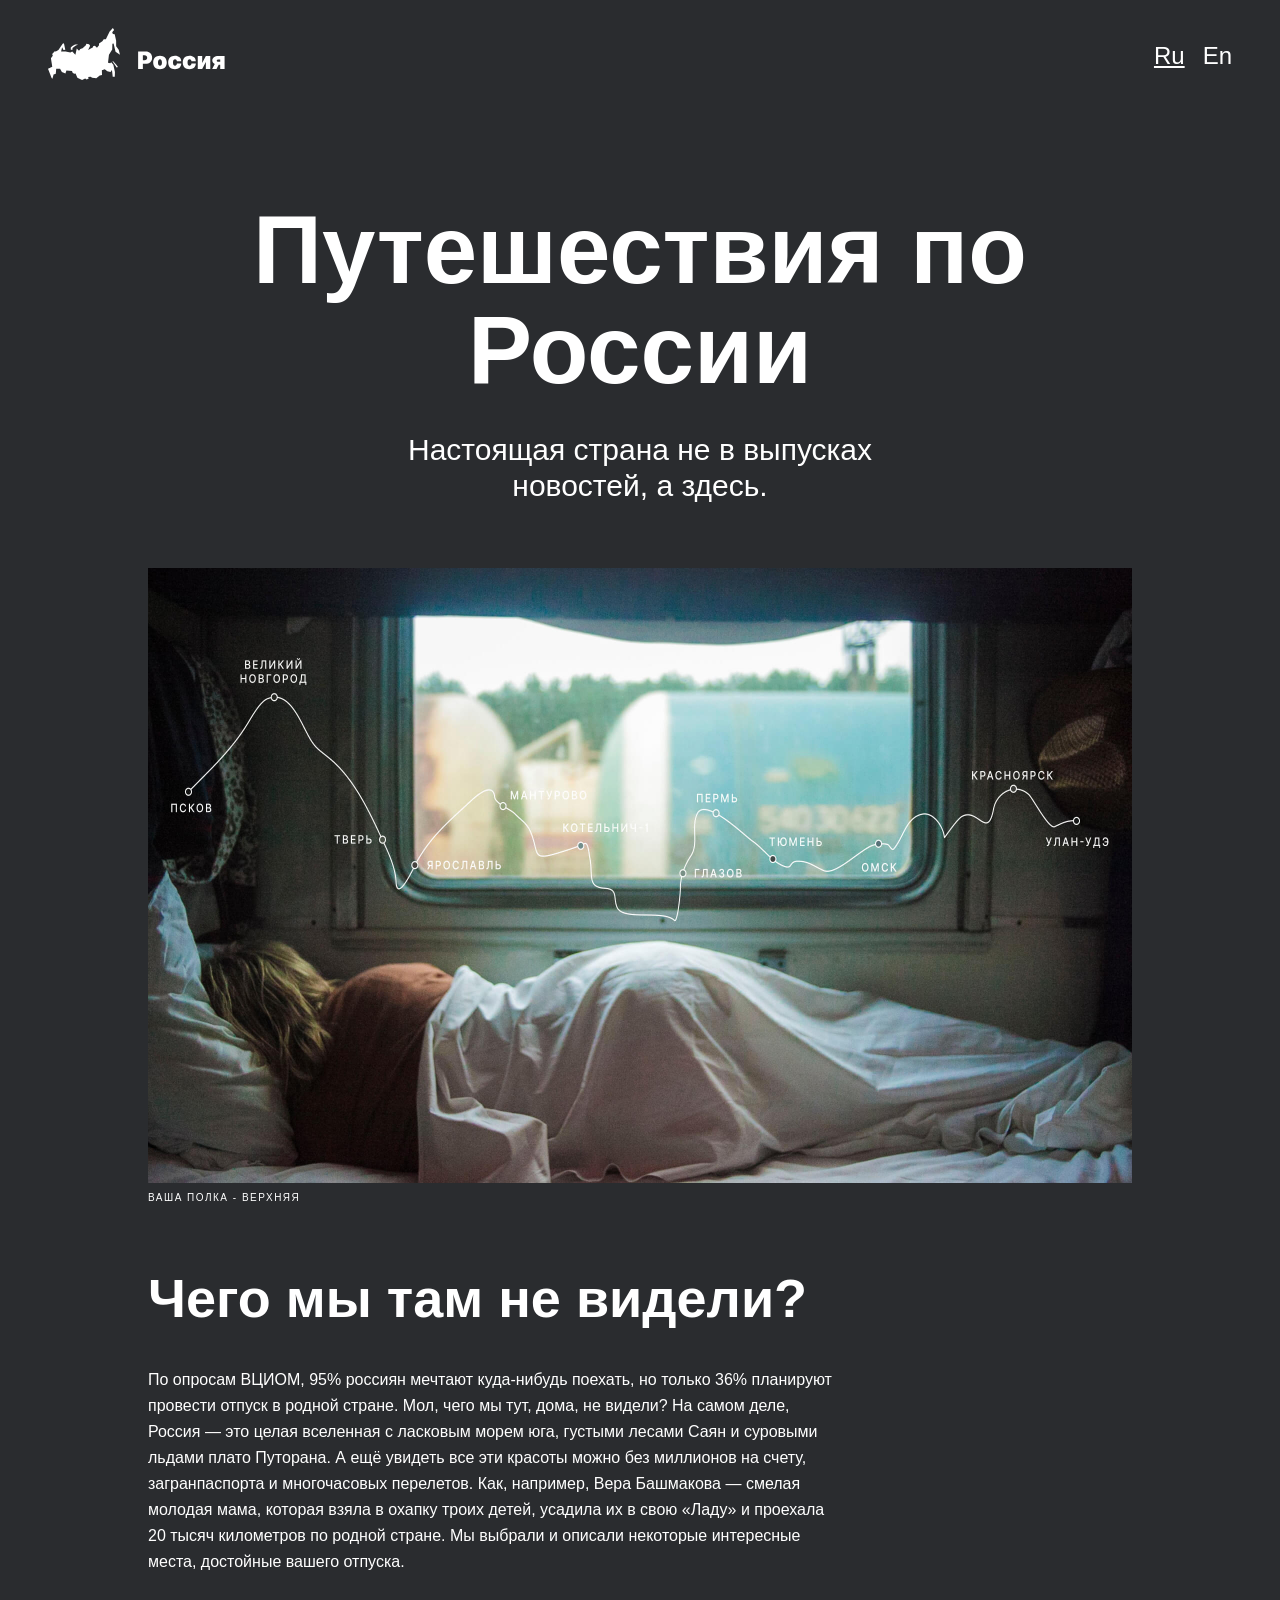
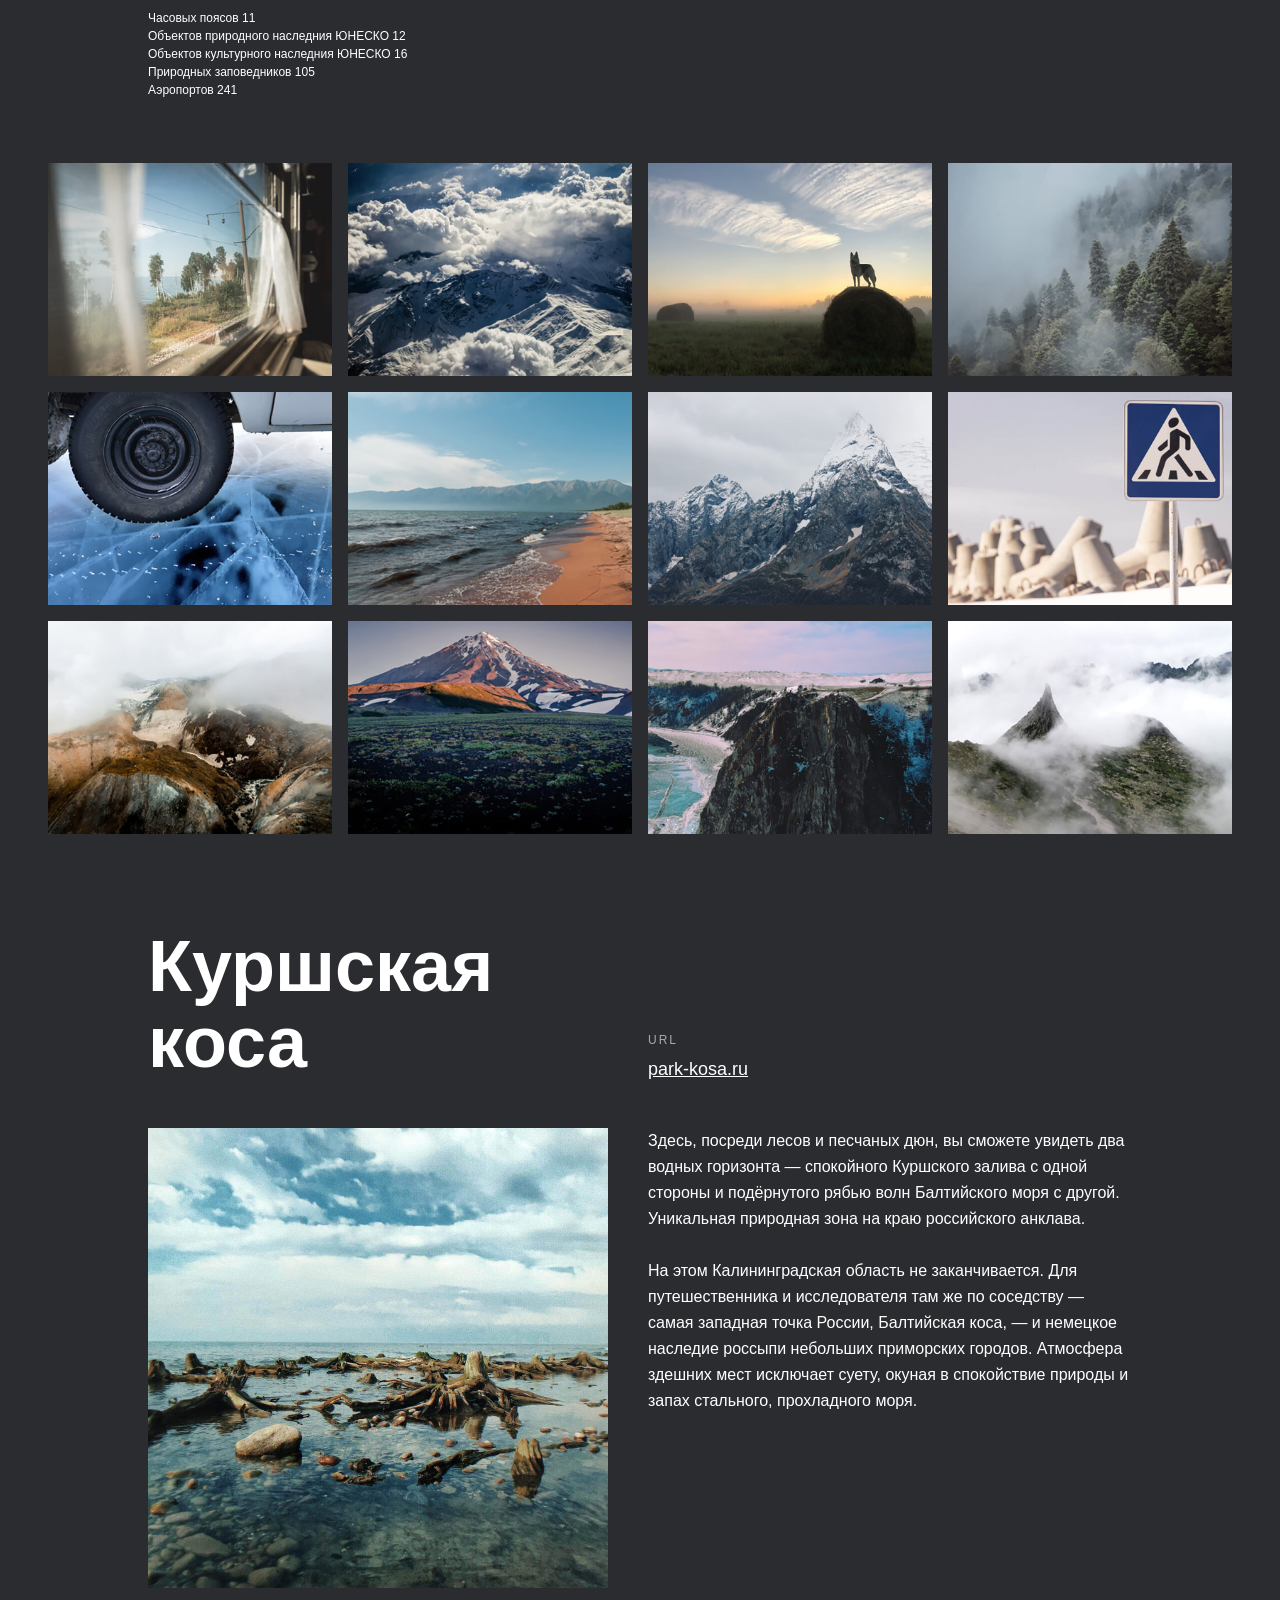
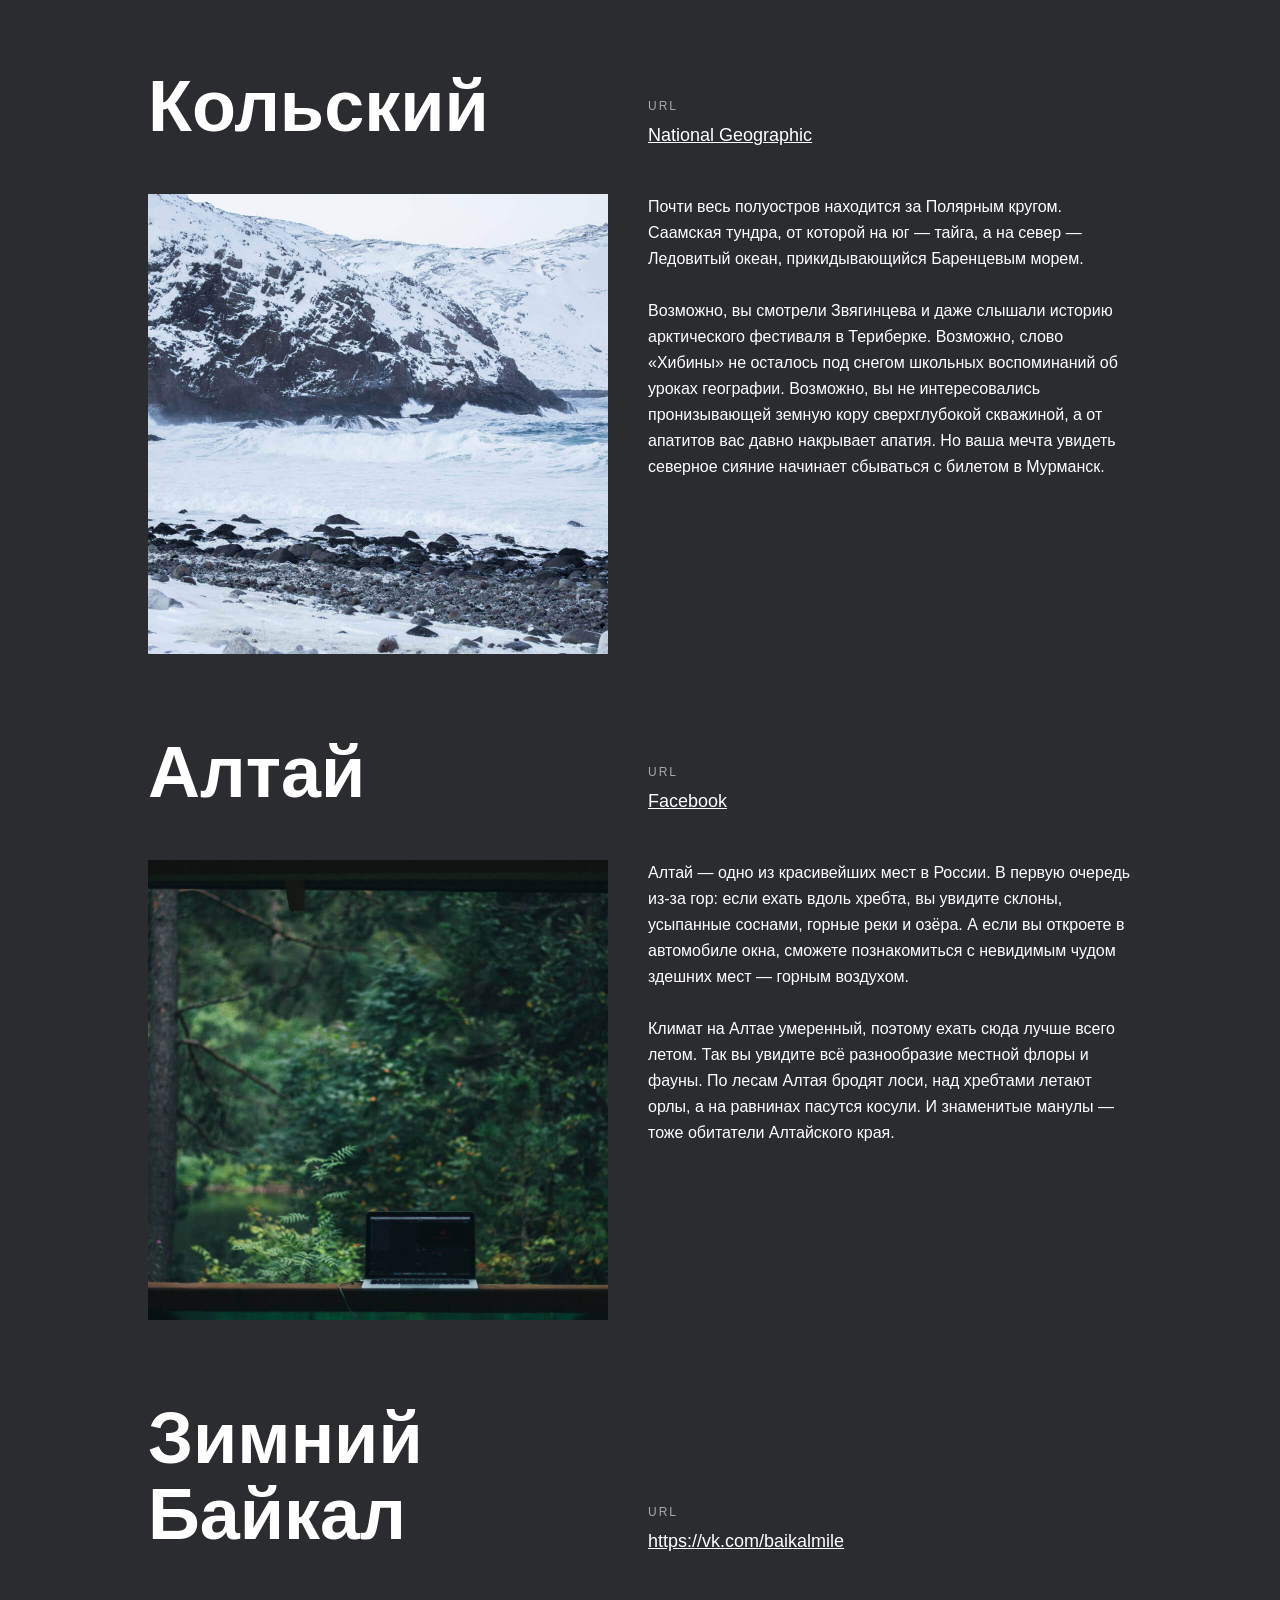
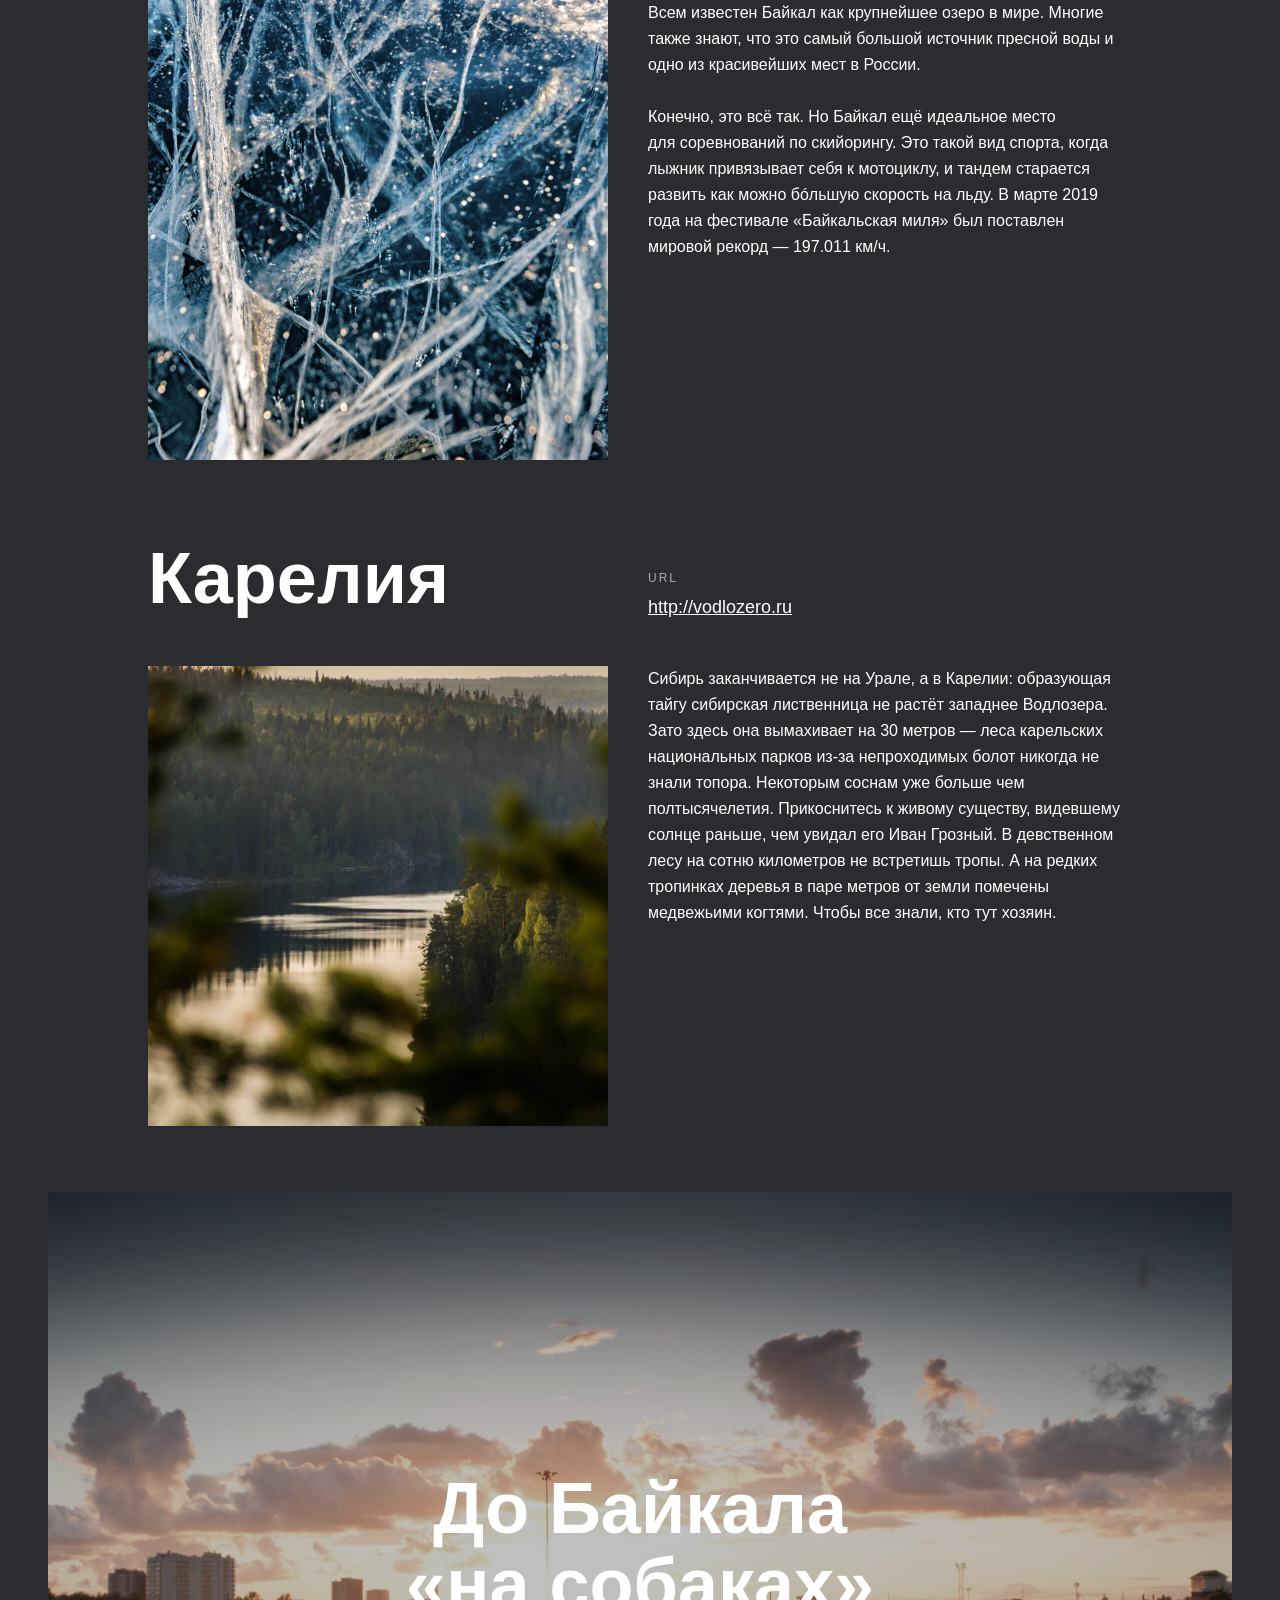
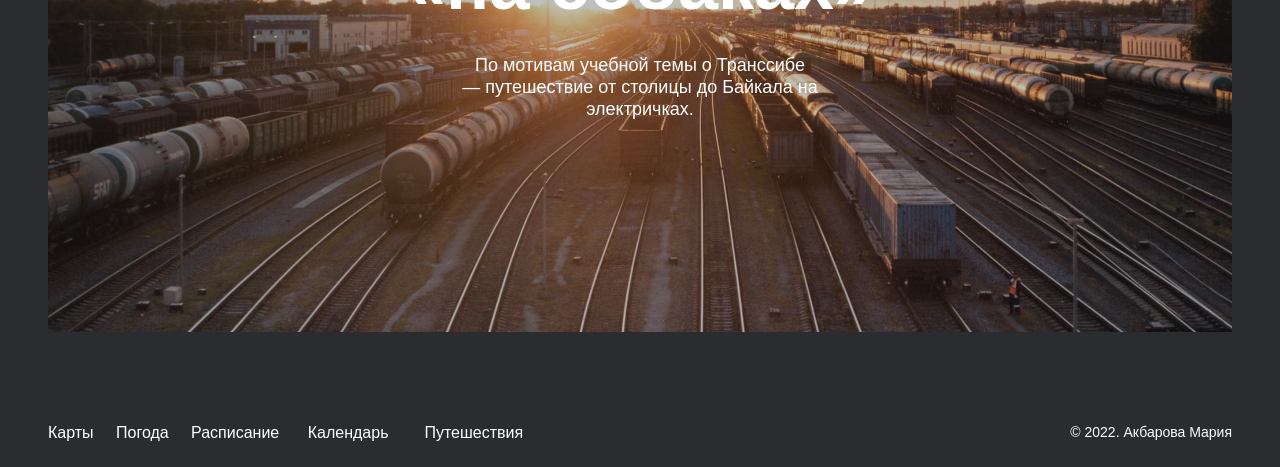
==== index.html @ ebe21cc6 "Исправлены ошибки после теста" ====
<!DOCTYPE html>
<html lang="ru">

<head>
  <meta charset="UTF-8">
  <meta http-equiv="X-UA-Compatible" content="IE=edge">
  <meta name="viewport" content="width=device-width, initial-scale=1.0">
  <link rel="stylesheet" href="./pages/index.css">
  <title>Путешествие по России</title>
</head>

<body class="page">
  <header class="header">
    <svg class="header__logo" viewbox="0 0 177 52" fill="none" xmlns="http://www.w3.org/2000/svg">
      <path
        d="M7.79073 23.3826L10.4447 22.0738L14.6397 15.7919L15.9239 15.2685L17.2937 21.6376L15.4958 21.8993L14.126 19.2819L13.0987 23.3826H17.6361L22.3448 24.604L24.2283 23.3826L27.396 26.698L28.7658 20.5906L30.9917 22.8591L32.3615 20.9396L34.5874 20.3289L37.8407 17.2752L38.3543 15.7919L41.0083 16.2282L42.1213 17.7114L40.1522 21.8993L45.0321 19.3691V18.1476L46.9156 17.7114L48.9703 19.8054L51.025 17.2752V15.5302L54.3639 13.1745L55.7337 11.1678H57.874L61.6409 3.40268L64.8942 0L66.0927 1.91946L64.2093 4.36242L64.8942 5.93289L66.692 6.28188L68.1474 12.7383V18.1476L70.7158 21.7248L72 26.698L67.5482 23.8188L65.5791 15.5302L64.3805 15.7919L64.2093 21.3758L60.956 26.698L60.0143 34.8121L62.2402 35.3356L63.1819 34.2013L65.3222 36.6443L66.9489 43.9732L66.7776 48.6846H64.723L63.9524 42.0537L62.497 44.0604L59.3294 43.3624L56.761 41.1812L53.8502 42.2282L54.0214 46.9396L51.7099 47.5503L48.2854 50.1678L44.176 49.6443L42.5494 48.6846L39.981 49.1208L40.8371 50.1678L38.7824 51.3893L37.1558 50.604L34.0737 52L29.365 49.6443L27.5672 45.4564L26.0262 45.6309L24.2283 44.1477L24.1427 43.0134L18.4067 42.4027L17.4649 45.5436L13.8692 43.8859L12.0713 40.8322H8.21879L7.79073 45.7181L5.5648 46.4161L4.45184 50.8658L3.59572 50.0805L0 40.745L4.28062 38.651L3.59572 34.5503L2.91082 30.3624L4.79429 27.6577L4.19501 26L6.76338 23.2081L7.79073 23.3826ZM64.723 33.6779L68.6611 39.6107L69.9453 39.0872L68.3187 36.6443L64.723 32.8054V33.6779ZM24.4851 21.6376V19.8926L27.4816 17.7114L30.0499 16.4027H27.0535L24.3995 17.9732L22.7729 19.4564V21.6376H24.4851Z"
        fill="white" />
      <path
        d="M90.125 41.0004H94.8636V35.8186H97.4886C101.469 35.8186 104.136 33.4749 104.136 29.7164C104.136 26.0004 101.537 23.5459 97.6591 23.5459H90.125V41.0004ZM94.8636 32.1368V27.33H96.5341C98.196 27.33 99.1932 28.2164 99.1932 29.7164C99.1932 31.2078 98.196 32.1368 96.5341 32.1368H94.8636Z"
        fill="white" />
      <path
        d="M111.969 41.2391C116.23 41.2391 118.753 38.5118 118.753 34.4891C118.753 30.4664 116.23 27.7391 111.969 27.7391C107.707 27.7391 105.185 30.4664 105.185 34.4891C105.185 38.5118 107.707 41.2391 111.969 41.2391ZM112.003 37.7618C110.741 37.7618 109.991 36.509 109.991 34.455C109.991 32.401 110.741 31.1482 112.003 31.1482C113.196 31.1482 113.946 32.401 113.946 34.455C113.946 36.509 113.196 37.7618 112.003 37.7618Z"
        fill="white" />
      <path
        d="M126.969 41.2391C130.847 41.2391 133.224 39.0146 133.276 35.5459H128.912C128.81 36.9181 128.068 37.6595 127.037 37.6595C125.801 37.6595 124.991 36.6027 124.991 34.455C124.991 32.3073 125.801 31.2504 127.037 31.2504C128.077 31.2504 128.784 31.9919 128.912 33.3641H133.276C133.25 29.955 130.821 27.7391 126.969 27.7391C122.707 27.7391 120.185 30.4664 120.185 34.4891C120.185 38.5118 122.707 41.2391 126.969 41.2391Z"
        fill="white" />
      <path
        d="M141.523 41.2391C145.401 41.2391 147.779 39.0146 147.83 35.5459H143.467C143.364 36.9181 142.623 37.6595 141.592 37.6595C140.356 37.6595 139.546 36.6027 139.546 34.455C139.546 32.3073 140.356 31.2504 141.592 31.2504C142.631 31.2504 143.339 31.9919 143.467 33.3641H147.83C147.805 29.955 145.376 27.7391 141.523 27.7391C137.262 27.7391 134.739 30.4664 134.739 34.4891C134.739 38.5118 137.262 41.2391 141.523 41.2391Z"
        fill="white" />
      <path
        d="M154.203 35.0004V27.9095H149.771V41.0004H154.203L157.851 33.8754V41.0004H162.283V27.9095H157.851L154.203 35.0004Z"
        fill="white" />
      <path
        d="M172.212 41.0004H176.575V27.9095H170.439C166.663 27.9095 164.277 29.8186 164.303 32.4777C164.286 33.9692 165.18 35.205 166.749 35.9379L164.166 41.0004H168.496L170.703 36.6709H172.212V41.0004ZM172.212 33.8414H170.541C169.288 33.8414 168.709 33.2277 168.734 32.6482C168.709 32.1027 169.254 31.4209 170.439 31.4209H172.212V33.8414Z"
        fill="white" />
    </svg>
    <ul class="header__lang-links">
      <li><a class="header__lang-link header__lang-link_active" href="#">Ru</a></li>
      <li><a class="header__lang-link" href="#">En</a></li>
    </ul>
  </header>

  <section class="lead">
    <h1 class="lead__title">Путешествия по России</h1>
    <p class="lead__subtitle">Настоящая страна не в выпусках новостей, а здесь.</p>
    <img class="lead__image" src="./images/lead-polka.jpg" alt="Верхняя полка">
    <p class="lead__caption">ваша полка - верхняя</p>
  </section>

  <section class="intro">
    <h2 class="intro__title">Чего мы там не видели?</h2>
    <p class="intro__text">По опросам ВЦИОМ, 95% россиян мечтают куда-нибудь поехать,
      но только 36% планируют провести отпуск в родной стране. Мол, чего мы тут, дома, не видели? На самом деле, Россия
      — это целая вселенная с ласковым морем юга, густыми лесами Саян и суровыми льдами плато Путорана. А ещё увидеть
      все эти красоты можно без миллионов на счету, загранпаспорта и многочасовых перелетов. Как, например, Вера
      Башмакова — смелая молодая мама, которая взяла в охапку троих детей, усадила их в свою «Ладу»
      и проехала 20 тысяч километров по родной стране. Мы выбрали и описали некоторые интересные места, достойные вашего
      отпуска.</p>
    <ul class="intro__list">
      <li class="intro__fact">Часовых поясов <span class='intro__fact-namber'>11</span></li>
      <li class="intro__fact">Объектов природного наследния ЮНЕСКО <span class='intro__fact-namber'>12</span></li>
      <li class="intro__fact">Объектов культурного наследния ЮНЕСКО <span class='intro__fact-namber'>16</span></li>
      <li class="intro__fact">Природных заповедников <span class='intro__fact-namber'>105</span></li>
      <li class="intro__fact">Аэропортов <span class='intro__fact-namber'>241</span></li>
    </ul>
  </section>


  <section class="photo">
    <div class="photo__photo-grid">
      <img class="photo-grid__item" src="./images/photo-grid-train.jpg" alt="Железнодорожная станция">
      <img class="photo-grid__item" src="./images/photo-grid-atharva-tulsi.jpg" alt="Заснеженные горы">
      <img class="photo-grid__item" src="./images/photo-grid-tuman.jpg" alt="Туман">
      <img class="photo-grid__item" src="./images/photo-grid-sochi.jpg" alt="Лес в Сочи">
      <img class="photo-grid__item" src="./images/photo-grid-arisa.jpg" alt="Колесо на льду">
      <img class="photo-grid__item" src="./images/photo-grid-baikal.jpg" alt="Пляж на Байкале">
      <img class="photo-grid__item" src="./images/photo-grid-elbrus.jpg" alt="Гора Эльбрус">
      <img class="photo-grid__item" src="./images/photo-grid-kondratiev.jpg" alt="Кондратьев">
      <img class="photo-grid__item" src="./images/photo-grid-kamchatka-1.jpg" alt="Камчатка">
      <img class="photo-grid__item" src="./images/photo-grid-kamchatka-2.jpg" alt="Камчатка. Горы.">
      <img class="photo-grid__item" src="./images/photo-grid-baikal-2.jpg" alt="Горы на Байкале">
      <img class="photo-grid__item" src="./images/photo-grid-ergaki.jpg" alt="Горы в тумане">
    </div>
  </section>

  <section class="places">
    <div class="places__place">
      <h2 class="place__title">Куршская коса</h2>
      <div class="place__website">
        <p class="place__heading-link">URL</p>
        <a class="place__link" href="http://park-kosa.ru" target="_blank">park-kosa.ru</a>
      </div>
      <img class="place__image" src="./images/place-kosa.jpg" alt="Куршская коса">
      <div class="place__paragraph">
        <p class="paragraph__text">Здесь, посреди лесов и песчаных дюн, вы сможете увидеть два водных горизонта —
          спокойного Куршского залива с одной стороны и подёрнутого рябью волн Балтийского моря с другой. Уникальная
          природная зона на краю российского анклава.</p>
        <p class="paragraph__text">На этом Калининградская область не заканчивается. Для путешественника и исследователя
          там же по соседству — самая западная точка России, Балтийская коса, — и немецкое наследие россыпи небольших
          приморских городов. Атмосфера здешних мест исключает суету, окуная в спокойствие природы и запах стального,
          прохладного моря.</p>
      </div>
    </div>

    <div class="places__place">
      <h2 class="place__title">Кольский</h2>
      <div class="place__website">
        <p class="place__heading-link">URL</p>
        <a class="place__link" href="https://yourshot.nationalgeographic.com/photos/?keywords=kolskiy"
          target="_blank">National
          Geographic</a>
      </div>
      <img class="place__image" src="./images/place-kolsky.jpg" alt="Полуостров Кольский">
      <div class="place__paragraph">
        <p class="paragraph__text">Почти весь полуостров находится за Полярным кругом. Саамская тундра, от которой на юг
          — тайга, а на север — Ледовитый океан, прикидывающийся Баренцевым морем.</p>
        <p class="paragraph__text">Возможно, вы смотрели Звягинцева и даже слышали историю арктического фестиваля в
          Териберке. Возможно, слово «Хибины» не осталось под снегом школьных воспоминаний об уроках географии.
          Возможно, вы не интересовались пронизывающей земную кору сверхглубокой скважиной, а от апатитов вас давно
          накрывает апатия. Но ваша мечта увидеть северное сияние начинает сбываться с билетом в Мурманск.</p>
      </div>
    </div>

    <div class="places__place">
      <h2 class="place__title">Алтай</h2>
      <div class="place__website">
        <p class="place__heading-link">URL</p>
        <a class="place__link" href="https://www.facebook.com/vera.bashmakova/posts/10156011613718822"
          target="_blank">Facebook</a>
      </div>
      <img class="place__image" src="./images/place-altai.jpg" alt="Алтай">
      <div class="place__paragraph">
        <p class="paragraph__text">Алтай — одно из красивейших мест в России. В первую очередь из-за гор: если ехать
          вдоль хребта, вы увидите склоны, усыпанные соснами, горные реки и озёра. А если вы откроете в автомобиле окна,
          сможете познакомиться с невидимым чудом здешних мест — горным воздухом.</p>
        <p class="paragraph__text">Климат на Алтае умеренный, поэтому ехать сюда лучше всего летом. Так вы увидите всё
          разнообразие местной флоры и фауны. По лесам Алтая бродят лоси, над хребтами летают орлы, а на равнинах
          пасутся косули. И знаменитые манулы — тоже обитатели Алтайского края.</p>
      </div>
    </div>

    <div class="places__place">
      <h2 class="place__title">Зимний Байкал</h2>
      <div class="place__website">
        <p class="place__heading-link">URL</p>
        <a class="place__link" href="https://vk.com/baikalmile" target="_blank">https://vk.com/baikalmile</a>
      </div>
      <img class="place__image" src="./images/place-winter-baikal.jpg" alt="Зимний Байкал">
      <div class="place__paragraph">
        <p class="paragraph__text">Всем известен Байкал как крупнейшее озеро в мире. Многие также знают, что это самый
          большой источник пресной воды и одно из красивейших мест в России.</p>
        <p class="paragraph__text">Конечно, это всё так. Но Байкал ещё идеальное место для соревнований по скийорингу.
          Это такой вид спорта, когда лыжник привязывает себя к мотоциклу, и тандем старается развить как можно бóльшую
          скорость на льду. В марте 2019 года на фестивале «Байкальская миля» был поставлен мировой рекорд — 197.011
          км/ч.</p>
      </div>
    </div>

    <div class="places__place">
      <h2 class="place__title">Карелия</h2>
      <div class="place__website">
        <p class="place__heading-link">URL</p>
        <a class="place__link" href="http://vodlozero.ru" target="_blank">http://vodlozero.ru</a>
      </div>
      <img class="place__image" src="./images/place-karelia.jpg" alt="Карелия">
      <div class="place__paragraph">
        <p class="paragraph__text">Сибирь заканчивается не на Урале, а в Карелии: образующая тайгу сибирская лиственница
          не растёт западнее Водлозера. Зато здесь она вымахивает на 30 метров — леса карельских национальных парков
          из-за непроходимых болот никогда не знали топора. Некоторым соснам уже больше чем полтысячелетия. Прикоснитесь
          к живому существу, видевшему солнце раньше, чем увидал его Иван Грозный. В девственном лесу на сотню
          километров не встретишь тропы. А на редких тропинках деревья в паре метров от земли помечены медвежьими
          когтями. Чтобы все знали, кто тут хозяин.</p>
      </div>
    </div>
  </section>

  <section class="cover">
    <a class="cover__overlay" href="https://stampsy.com/na-elektrichkakh-do-baikala" target="_blank">
      <h2 class="cover__title">До Байкала «на&nbsp;собаках»</h2>
      <p class="cover__subtitle">По мотивам учебной темы о Транссибе —&nbsp;путешествие от столицы до Байкала на
        электричках.
      </p>
    </a>
  </section>

  <footer class="footer">
    <nav class="footer__navigation">
    <ul class="footer__links">
      <li><a class="footer__link" href="https://yandex.ru/maps" target="_blank">Карты</a></li>
      <li><a class="footer__link" href="https://yandex.ru/pogoda" target="_blank">Погода</a></li>
      <li><a class="footer__link" href="https://rasp.yandex.ru" target="_blank">Расписание</a></li>
      <li><a class="footer__link" href="https://calendar.yandex.ru" target="_blank">Календарь</a></li>
      <li><a class="footer__link" href="https://travel.yandex.ru" target="_blank">Путешествия</a></li>
    </ul>
  </nav>
    <p class="footer__copyright">&copy; 2022. Акбарова Мария</p>
  </footer>
</body>
</html>
---- pages/index.css ----
@import url(../vendor/normalize.css);
@import url(../vendor/fonts.css);

@import url(../blocks/page/page.css);

@import url(../blocks/header/header.css);
@import url(../blocks/header/__logo/header__logo.css);
@import url(../blocks/header/__lang-links/header__lang-links.css);
@import url(../blocks/header/__lang-link/header__lang-link.css);
@import url(../blocks/header/__lang-link/header__lang-link_active.css);

@import url(../blocks/lead/lead.css);
@import url(../blocks/lead/__title/lead__title.css);
@import url(../blocks/lead/__subtitle/lead__subtitle.css);
@import url(../blocks/lead/__image/lead__image.css);
@import url(../blocks/lead/__caption/lead__caption.css);

@import url(../blocks/intro/intro.css);
@import url(../blocks/intro/__title/intro__title.css);
@import url(../blocks/intro/__text/intro__text.css);
@import url(../blocks/intro/__list/intro__list.css);
@import url(../blocks/intro/__fact/intro__fact.css);
@import url(../blocks/intro/__fact-namber/intro__fact-namber.css);

@import url(../blocks/photo/photo.css);
@import url(../blocks/photo/__photo-grid/photo__photo-grid.css);
@import url(../blocks/photo/__item/photo-grid__item.css);
@import url(../blocks/places/places.css);
@import url(../blocks/places/__place/places__place.css);
@import url(../blocks/places/__title/place__title.css);
@import url(../blocks/places/__website/place__website.css);
@import url(../blocks/places/__heading-link/place__heading-link.css);
@import url(../blocks/places/__link/place__link.css);
@import url(../blocks/places/__image/place__image.css);
@import url(../blocks/places/__paragraph/place__paragraph.css);
@import url(../blocks/places/__text/paragraph__text.css);


@import url(../blocks/cover/cover.css);
@import url(../blocks/cover/__overlay/cover__overlay.css);
@import url(../blocks/cover/__title/cover__title.css);
@import url(../blocks/cover/__subtitle/cover__subtitle.css);

@import url(../blocks/footer/footer.css);
@import url(../blocks/footer/__links/footer__links.css);
@import url(../blocks/footer/__link/footer__link.css);
@import url(../blocks/footer/__copyright/footer__copyright.css);
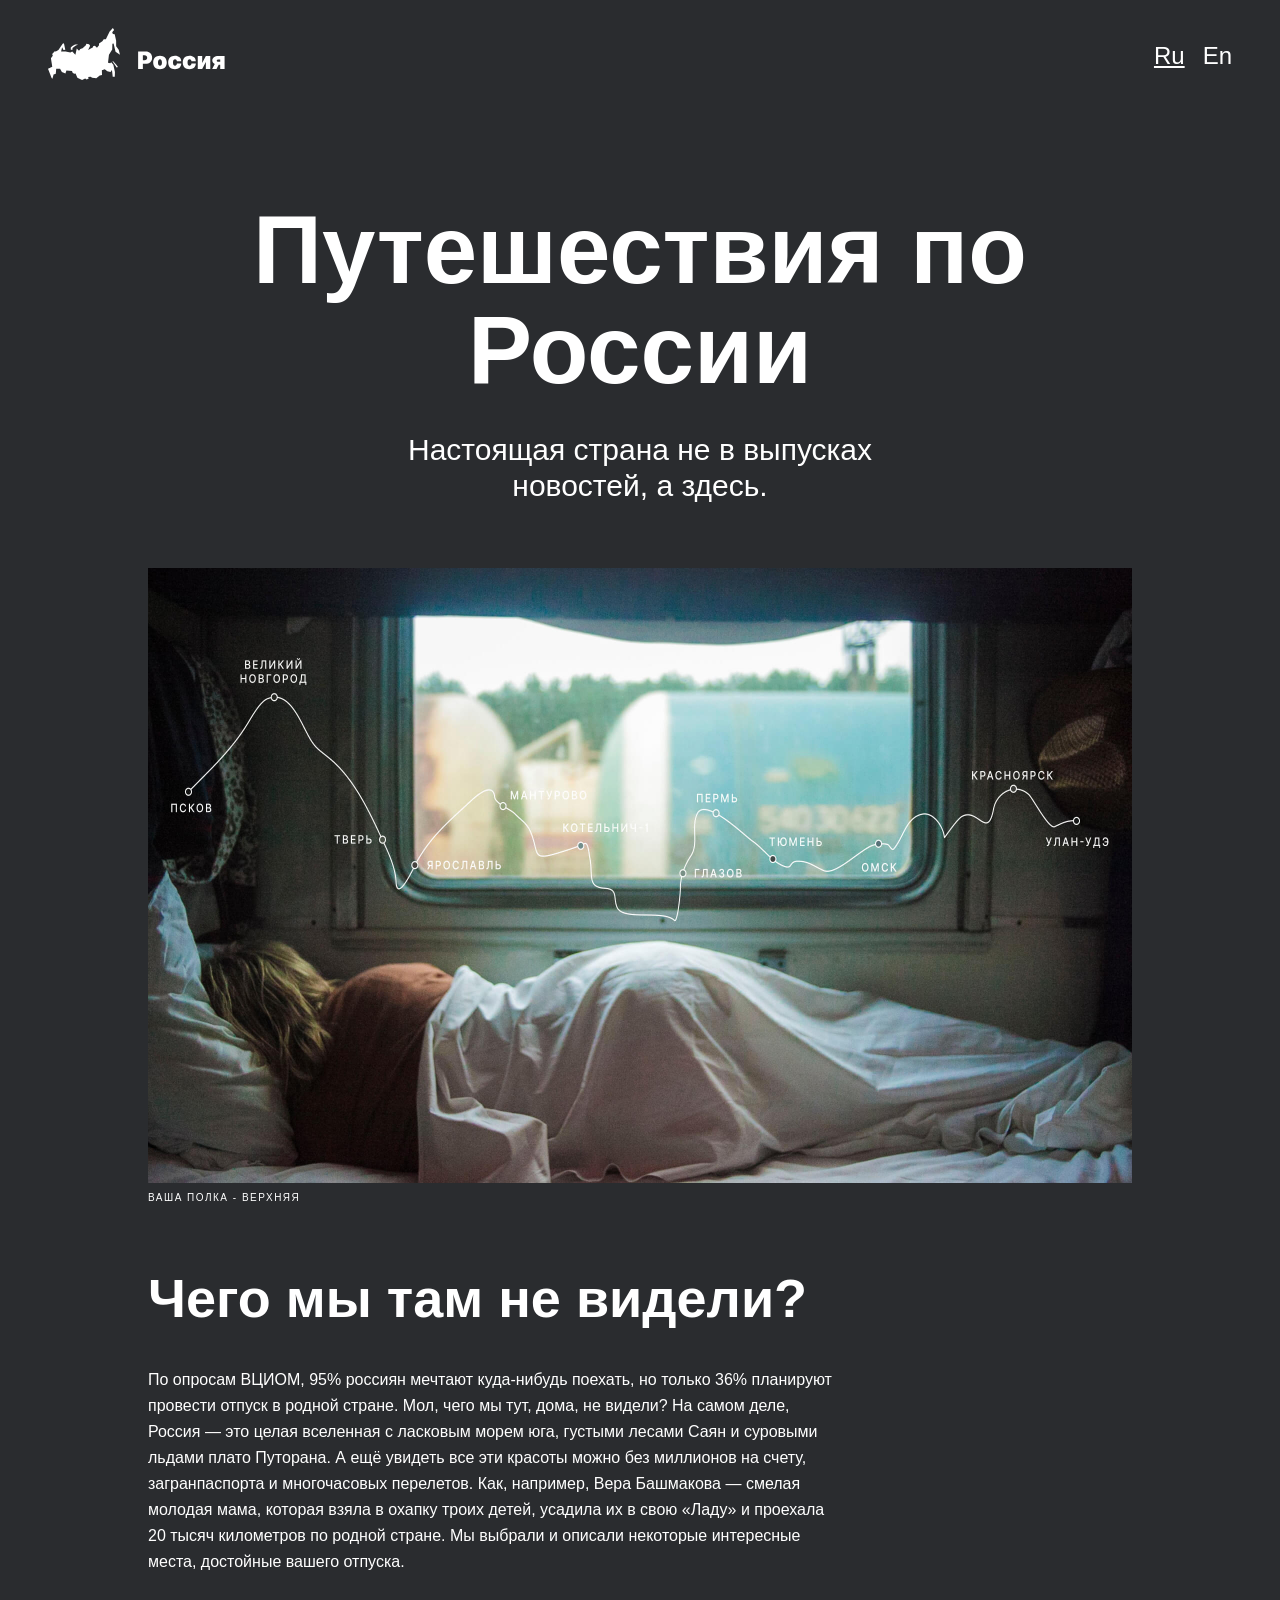
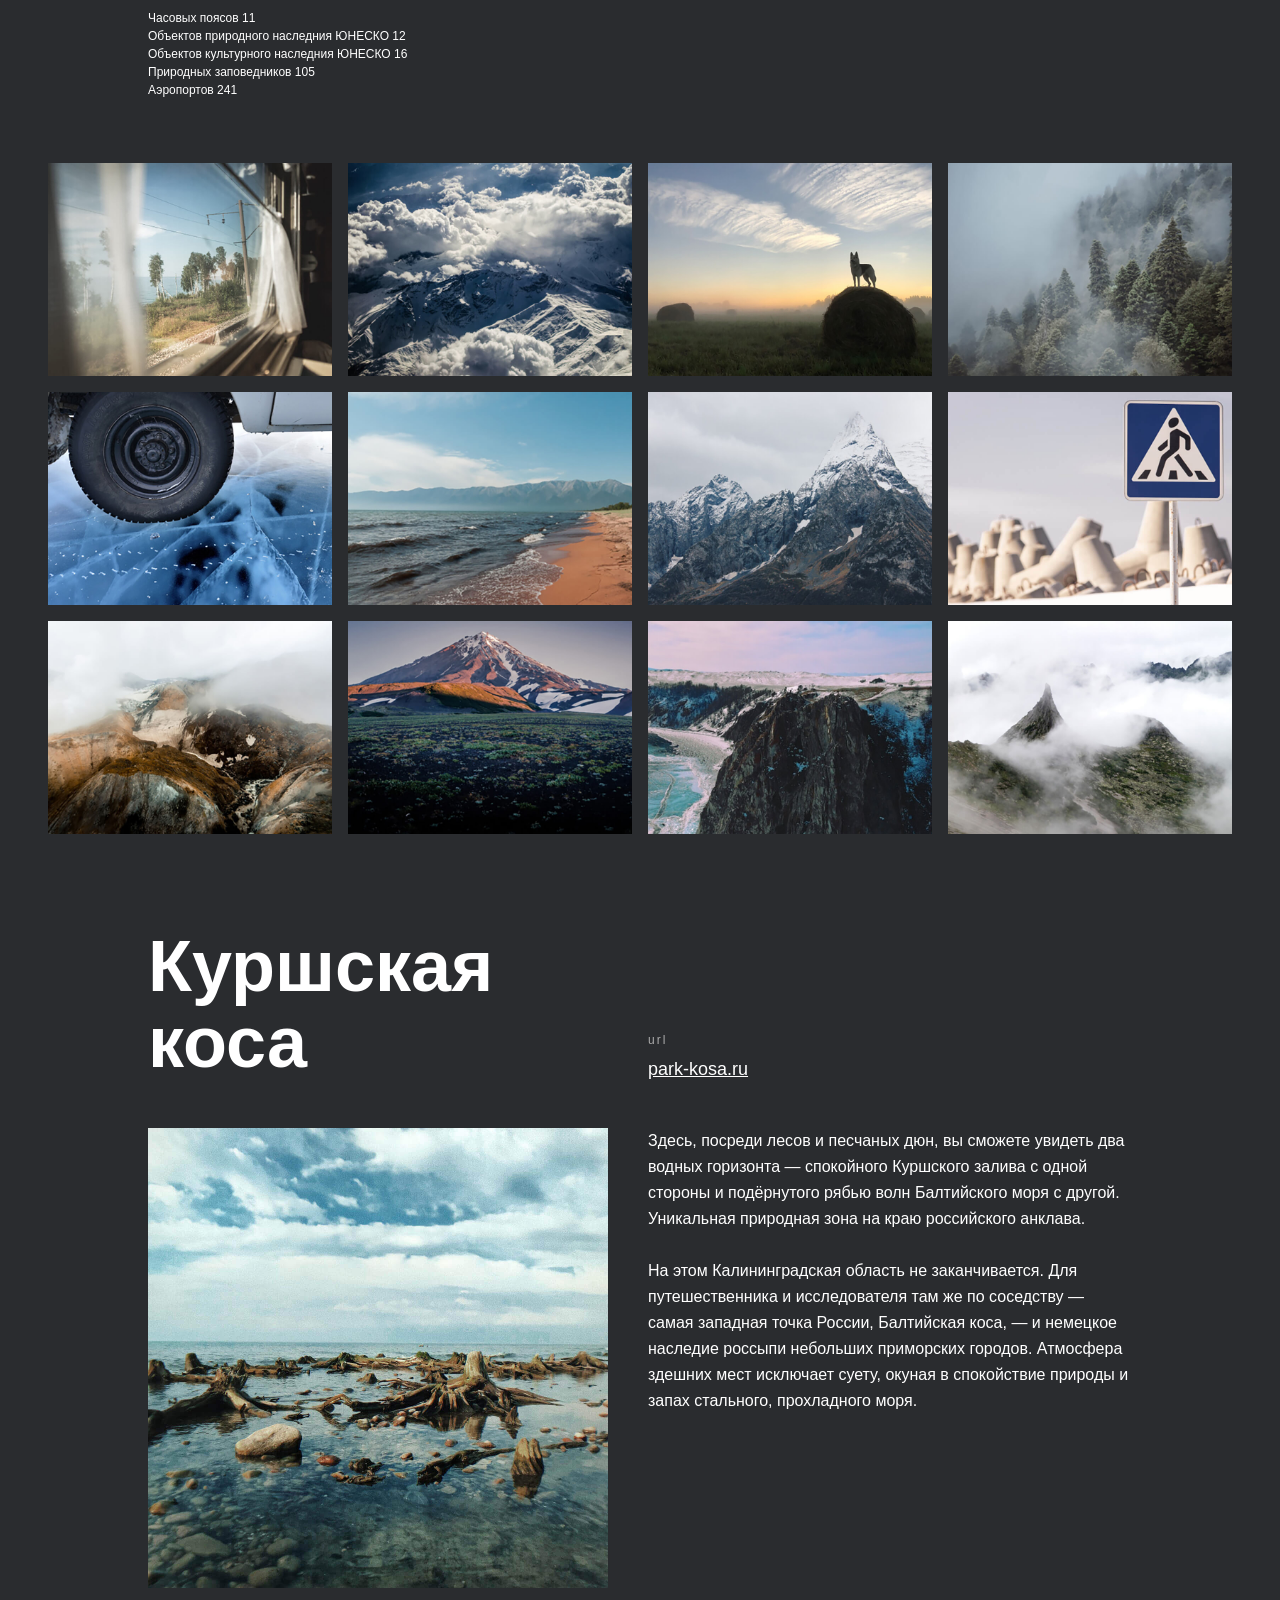
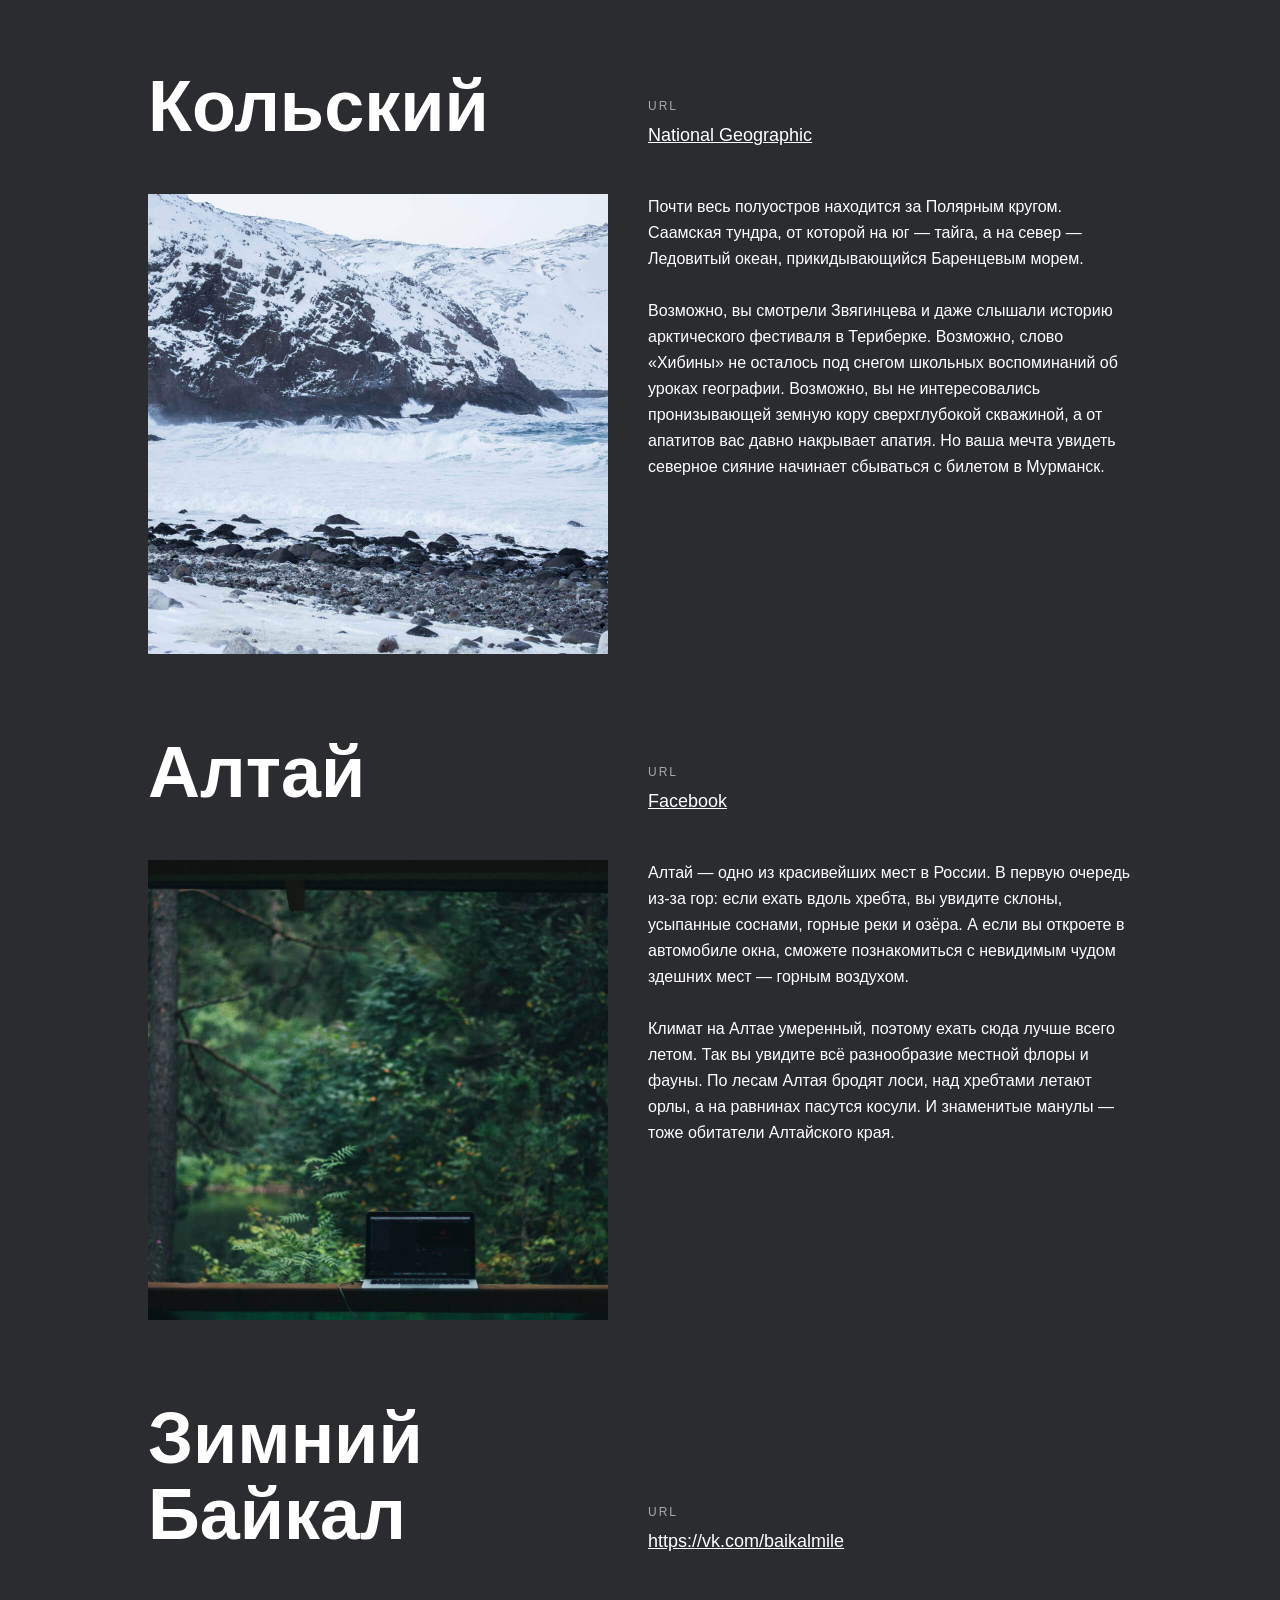
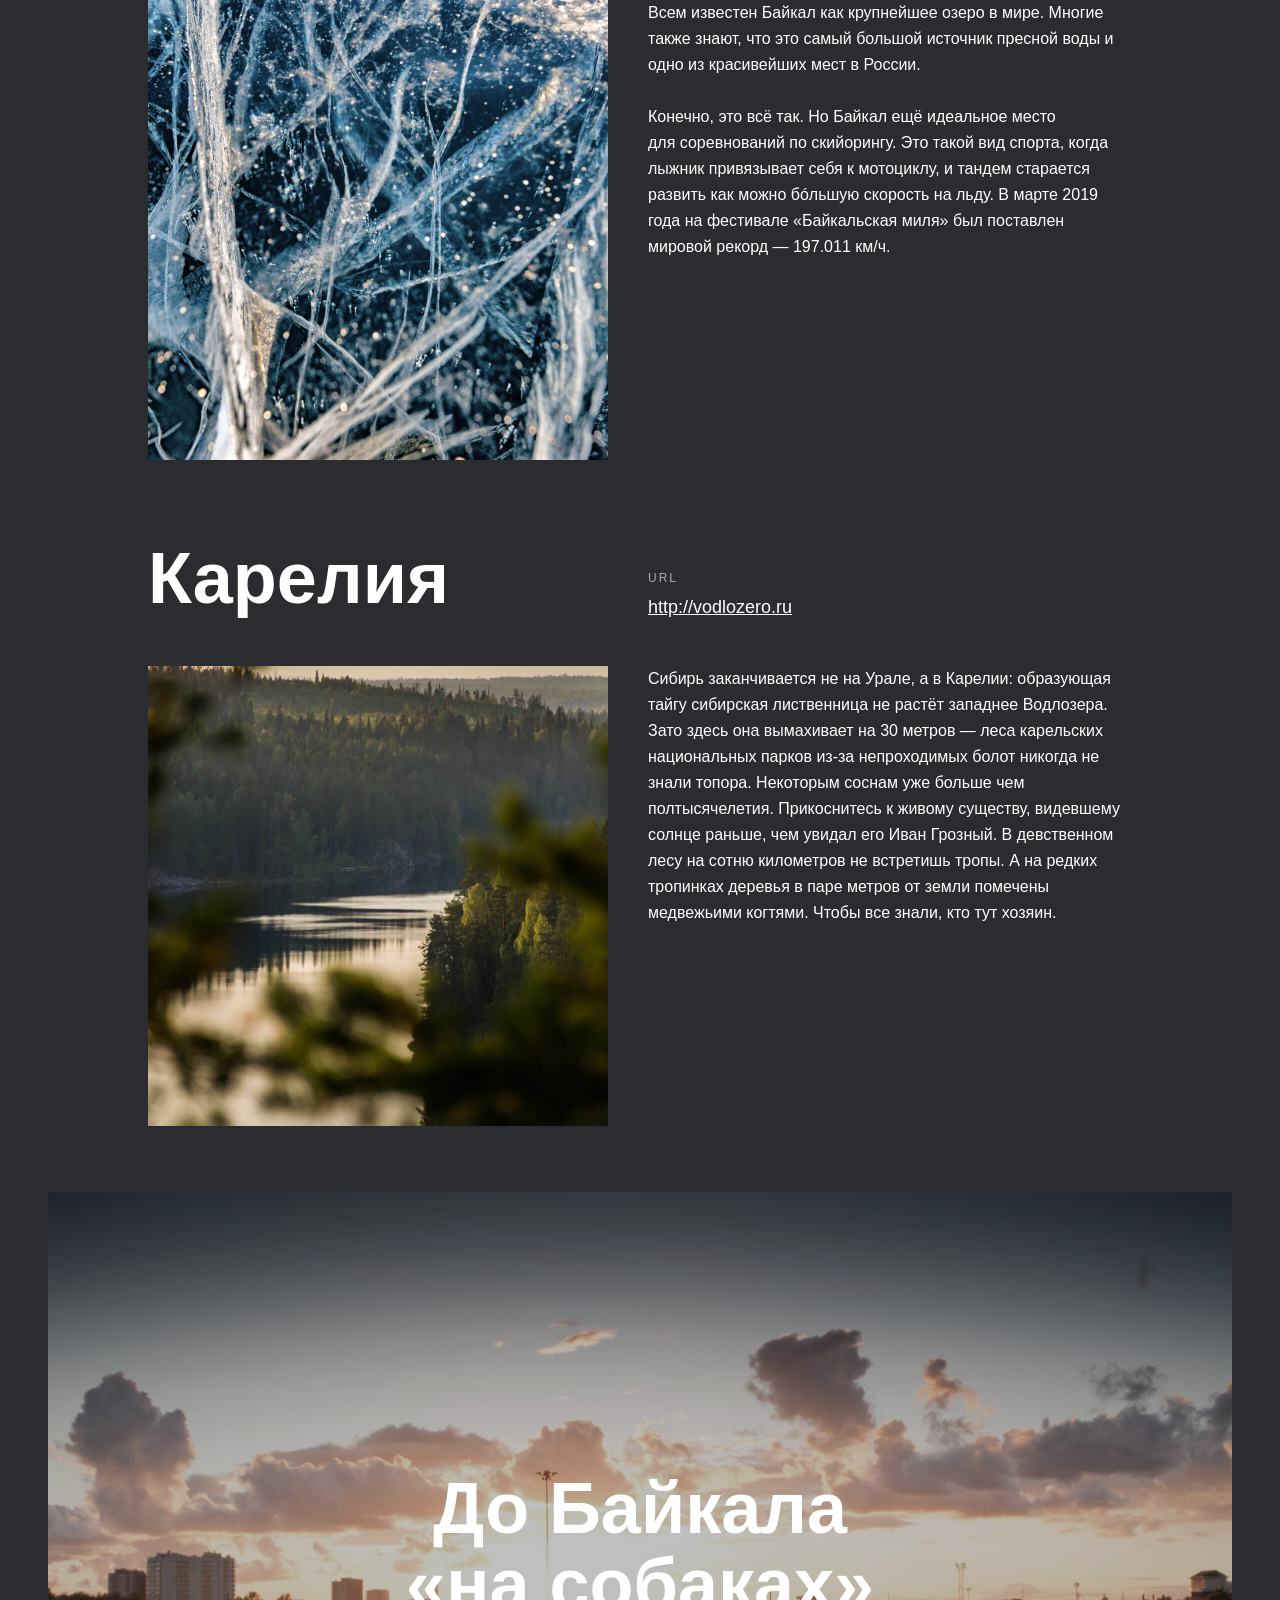
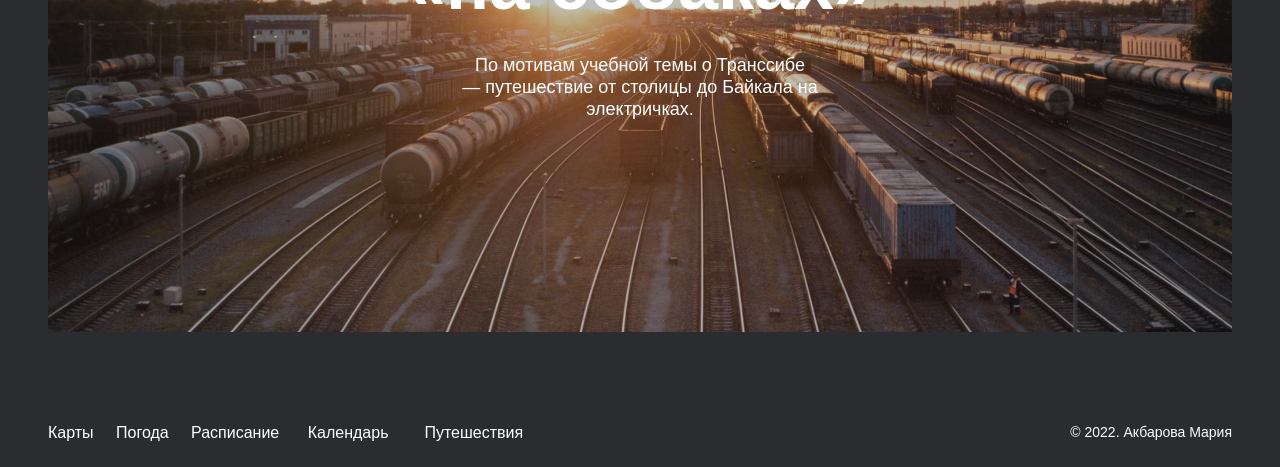
==== commit 7c0f9962: "Исправления по БЭМ" ====
--- a/index.html
+++ b/index.html
@@ -11,29 +11,7 @@
 
 <body class="page">
   <header class="header">
-    <svg class="header__logo" viewbox="0 0 177 52" fill="none" xmlns="http://www.w3.org/2000/svg">
-      <path
-        d="M7.79073 23.3826L10.4447 22.0738L14.6397 15.7919L15.9239 15.2685L17.2937 21.6376L15.4958 21.8993L14.126 19.2819L13.0987 23.3826H17.6361L22.3448 24.604L24.2283 23.3826L27.396 26.698L28.7658 20.5906L30.9917 22.8591L32.3615 20.9396L34.5874 20.3289L37.8407 17.2752L38.3543 15.7919L41.0083 16.2282L42.1213 17.7114L40.1522 21.8993L45.0321 19.3691V18.1476L46.9156 17.7114L48.9703 19.8054L51.025 17.2752V15.5302L54.3639 13.1745L55.7337 11.1678H57.874L61.6409 3.40268L64.8942 0L66.0927 1.91946L64.2093 4.36242L64.8942 5.93289L66.692 6.28188L68.1474 12.7383V18.1476L70.7158 21.7248L72 26.698L67.5482 23.8188L65.5791 15.5302L64.3805 15.7919L64.2093 21.3758L60.956 26.698L60.0143 34.8121L62.2402 35.3356L63.1819 34.2013L65.3222 36.6443L66.9489 43.9732L66.7776 48.6846H64.723L63.9524 42.0537L62.497 44.0604L59.3294 43.3624L56.761 41.1812L53.8502 42.2282L54.0214 46.9396L51.7099 47.5503L48.2854 50.1678L44.176 49.6443L42.5494 48.6846L39.981 49.1208L40.8371 50.1678L38.7824 51.3893L37.1558 50.604L34.0737 52L29.365 49.6443L27.5672 45.4564L26.0262 45.6309L24.2283 44.1477L24.1427 43.0134L18.4067 42.4027L17.4649 45.5436L13.8692 43.8859L12.0713 40.8322H8.21879L7.79073 45.7181L5.5648 46.4161L4.45184 50.8658L3.59572 50.0805L0 40.745L4.28062 38.651L3.59572 34.5503L2.91082 30.3624L4.79429 27.6577L4.19501 26L6.76338 23.2081L7.79073 23.3826ZM64.723 33.6779L68.6611 39.6107L69.9453 39.0872L68.3187 36.6443L64.723 32.8054V33.6779ZM24.4851 21.6376V19.8926L27.4816 17.7114L30.0499 16.4027H27.0535L24.3995 17.9732L22.7729 19.4564V21.6376H24.4851Z"
-        fill="white" />
-      <path
-        d="M90.125 41.0004H94.8636V35.8186H97.4886C101.469 35.8186 104.136 33.4749 104.136 29.7164C104.136 26.0004 101.537 23.5459 97.6591 23.5459H90.125V41.0004ZM94.8636 32.1368V27.33H96.5341C98.196 27.33 99.1932 28.2164 99.1932 29.7164C99.1932 31.2078 98.196 32.1368 96.5341 32.1368H94.8636Z"
-        fill="white" />
-      <path
-        d="M111.969 41.2391C116.23 41.2391 118.753 38.5118 118.753 34.4891C118.753 30.4664 116.23 27.7391 111.969 27.7391C107.707 27.7391 105.185 30.4664 105.185 34.4891C105.185 38.5118 107.707 41.2391 111.969 41.2391ZM112.003 37.7618C110.741 37.7618 109.991 36.509 109.991 34.455C109.991 32.401 110.741 31.1482 112.003 31.1482C113.196 31.1482 113.946 32.401 113.946 34.455C113.946 36.509 113.196 37.7618 112.003 37.7618Z"
-        fill="white" />
-      <path
-        d="M126.969 41.2391C130.847 41.2391 133.224 39.0146 133.276 35.5459H128.912C128.81 36.9181 128.068 37.6595 127.037 37.6595C125.801 37.6595 124.991 36.6027 124.991 34.455C124.991 32.3073 125.801 31.2504 127.037 31.2504C128.077 31.2504 128.784 31.9919 128.912 33.3641H133.276C133.25 29.955 130.821 27.7391 126.969 27.7391C122.707 27.7391 120.185 30.4664 120.185 34.4891C120.185 38.5118 122.707 41.2391 126.969 41.2391Z"
-        fill="white" />
-      <path
-        d="M141.523 41.2391C145.401 41.2391 147.779 39.0146 147.83 35.5459H143.467C143.364 36.9181 142.623 37.6595 141.592 37.6595C140.356 37.6595 139.546 36.6027 139.546 34.455C139.546 32.3073 140.356 31.2504 141.592 31.2504C142.631 31.2504 143.339 31.9919 143.467 33.3641H147.83C147.805 29.955 145.376 27.7391 141.523 27.7391C137.262 27.7391 134.739 30.4664 134.739 34.4891C134.739 38.5118 137.262 41.2391 141.523 41.2391Z"
-        fill="white" />
-      <path
-        d="M154.203 35.0004V27.9095H149.771V41.0004H154.203L157.851 33.8754V41.0004H162.283V27.9095H157.851L154.203 35.0004Z"
-        fill="white" />
-      <path
-        d="M172.212 41.0004H176.575V27.9095H170.439C166.663 27.9095 164.277 29.8186 164.303 32.4777C164.286 33.9692 165.18 35.205 166.749 35.9379L164.166 41.0004H168.496L170.703 36.6709H172.212V41.0004ZM172.212 33.8414H170.541C169.288 33.8414 168.709 33.2277 168.734 32.6482C168.709 32.1027 169.254 31.4209 170.439 31.4209H172.212V33.8414Z"
-        fill="white" />
-    </svg>
+   <img class="header__logo" src="./images/header-logo.svg" alt="Россия">
     <ul class="header__lang-links">
       <li><a class="header__lang-link header__lang-link_active" href="#">Ru</a></li>
       <li><a class="header__lang-link" href="#">En</a></li>
@@ -68,41 +46,41 @@
 
   <section class="photo">
     <div class="photo__photo-grid">
-      <img class="photo-grid__item" src="./images/photo-grid-train.jpg" alt="Железнодорожная станция">
-      <img class="photo-grid__item" src="./images/photo-grid-atharva-tulsi.jpg" alt="Заснеженные горы">
-      <img class="photo-grid__item" src="./images/photo-grid-tuman.jpg" alt="Туман">
-      <img class="photo-grid__item" src="./images/photo-grid-sochi.jpg" alt="Лес в Сочи">
-      <img class="photo-grid__item" src="./images/photo-grid-arisa.jpg" alt="Колесо на льду">
-      <img class="photo-grid__item" src="./images/photo-grid-baikal.jpg" alt="Пляж на Байкале">
-      <img class="photo-grid__item" src="./images/photo-grid-elbrus.jpg" alt="Гора Эльбрус">
-      <img class="photo-grid__item" src="./images/photo-grid-kondratiev.jpg" alt="Кондратьев">
-      <img class="photo-grid__item" src="./images/photo-grid-kamchatka-1.jpg" alt="Камчатка">
-      <img class="photo-grid__item" src="./images/photo-grid-kamchatka-2.jpg" alt="Камчатка. Горы.">
-      <img class="photo-grid__item" src="./images/photo-grid-baikal-2.jpg" alt="Горы на Байкале">
-      <img class="photo-grid__item" src="./images/photo-grid-ergaki.jpg" alt="Горы в тумане">
+      <img class="photo__item" src="./images/photo-grid-train.jpg" alt="Железнодорожная станция">
+      <img class="photo__item" src="./images/photo-grid-atharva-tulsi.jpg" alt="Заснеженные горы">
+      <img class="photo__item" src="./images/photo-grid-tuman.jpg" alt="Туман">
+      <img class="photo__item" src="./images/photo-grid-sochi.jpg" alt="Лес в Сочи">
+      <img class="photo__item" src="./images/photo-grid-arisa.jpg" alt="Колесо на льду">
+      <img class="photo__item" src="./images/photo-grid-baikal.jpg" alt="Пляж на Байкале">
+      <img class="photo__item" src="./images/photo-grid-elbrus.jpg" alt="Гора Эльбрус">
+      <img class="photo__item" src="./images/photo-grid-kondratiev.jpg" alt="Кондратьев">
+      <img class="photo__item" src="./images/photo-grid-kamchatka-1.jpg" alt="Камчатка">
+      <img class="photo__item" src="./images/photo-grid-kamchatka-2.jpg" alt="Камчатка. Горы.">
+      <img class="photo__item" src="./images/photo-grid-baikal-2.jpg" alt="Горы на Байкале">
+      <img class="photo__item" src="./images/photo-grid-ergaki.jpg" alt="Горы в тумане">
     </div>
   </section>
 
   <section class="places">
-    <div class="places__place">
+    <div class="place">
       <h2 class="place__title">Куршская коса</h2>
       <div class="place__website">
-        <p class="place__heading-link">URL</p>
+        <p class="place__heading-link">url</p>
         <a class="place__link" href="http://park-kosa.ru" target="_blank">park-kosa.ru</a>
       </div>
       <img class="place__image" src="./images/place-kosa.jpg" alt="Куршская коса">
       <div class="place__paragraph">
-        <p class="paragraph__text">Здесь, посреди лесов и песчаных дюн, вы сможете увидеть два водных горизонта —
+        <p class="place__text">Здесь, посреди лесов и песчаных дюн, вы сможете увидеть два водных горизонта —
           спокойного Куршского залива с одной стороны и подёрнутого рябью волн Балтийского моря с другой. Уникальная
           природная зона на краю российского анклава.</p>
-        <p class="paragraph__text">На этом Калининградская область не заканчивается. Для путешественника и исследователя
+        <p class="place__text">На этом Калининградская область не заканчивается. Для путешественника и исследователя
           там же по соседству — самая западная точка России, Балтийская коса, — и немецкое наследие россыпи небольших
           приморских городов. Атмосфера здешних мест исключает суету, окуная в спокойствие природы и запах стального,
           прохладного моря.</p>
       </div>
     </div>
 
-    <div class="places__place">
+    <div class="place">
       <h2 class="place__title">Кольский</h2>
       <div class="place__website">
         <p class="place__heading-link">URL</p>
@@ -112,16 +90,16 @@
       </div>
       <img class="place__image" src="./images/place-kolsky.jpg" alt="Полуостров Кольский">
       <div class="place__paragraph">
-        <p class="paragraph__text">Почти весь полуостров находится за Полярным кругом. Саамская тундра, от которой на юг
+        <p class="place__text">Почти весь полуостров находится за Полярным кругом. Саамская тундра, от которой на юг
           — тайга, а на север — Ледовитый океан, прикидывающийся Баренцевым морем.</p>
-        <p class="paragraph__text">Возможно, вы смотрели Звягинцева и даже слышали историю арктического фестиваля в
+        <p class="place__text">Возможно, вы смотрели Звягинцева и даже слышали историю арктического фестиваля в
           Териберке. Возможно, слово «Хибины» не осталось под снегом школьных воспоминаний об уроках географии.
           Возможно, вы не интересовались пронизывающей земную кору сверхглубокой скважиной, а от апатитов вас давно
           накрывает апатия. Но ваша мечта увидеть северное сияние начинает сбываться с билетом в Мурманск.</p>
       </div>
     </div>
 
-    <div class="places__place">
+    <div class="place">
       <h2 class="place__title">Алтай</h2>
       <div class="place__website">
         <p class="place__heading-link">URL</p>
@@ -130,16 +108,16 @@
       </div>
       <img class="place__image" src="./images/place-altai.jpg" alt="Алтай">
       <div class="place__paragraph">
-        <p class="paragraph__text">Алтай — одно из красивейших мест в России. В первую очередь из-за гор: если ехать
+        <p class="place__text">Алтай — одно из красивейших мест в России. В первую очередь из-за гор: если ехать
           вдоль хребта, вы увидите склоны, усыпанные соснами, горные реки и озёра. А если вы откроете в автомобиле окна,
           сможете познакомиться с невидимым чудом здешних мест — горным воздухом.</p>
-        <p class="paragraph__text">Климат на Алтае умеренный, поэтому ехать сюда лучше всего летом. Так вы увидите всё
+        <p class="place__text">Климат на Алтае умеренный, поэтому ехать сюда лучше всего летом. Так вы увидите всё
           разнообразие местной флоры и фауны. По лесам Алтая бродят лоси, над хребтами летают орлы, а на равнинах
           пасутся косули. И знаменитые манулы — тоже обитатели Алтайского края.</p>
       </div>
     </div>
 
-    <div class="places__place">
+    <div class="place">
       <h2 class="place__title">Зимний Байкал</h2>
       <div class="place__website">
         <p class="place__heading-link">URL</p>
@@ -147,16 +125,16 @@
       </div>
       <img class="place__image" src="./images/place-winter-baikal.jpg" alt="Зимний Байкал">
       <div class="place__paragraph">
-        <p class="paragraph__text">Всем известен Байкал как крупнейшее озеро в мире. Многие также знают, что это самый
+        <p class="place__text">Всем известен Байкал как крупнейшее озеро в мире. Многие также знают, что это самый
           большой источник пресной воды и одно из красивейших мест в России.</p>
-        <p class="paragraph__text">Конечно, это всё так. Но Байкал ещё идеальное место для соревнований по скийорингу.
+        <p class="place__text">Конечно, это всё так. Но Байкал ещё идеальное место для соревнований по скийорингу.
           Это такой вид спорта, когда лыжник привязывает себя к мотоциклу, и тандем старается развить как можно бóльшую
           скорость на льду. В марте 2019 года на фестивале «Байкальская миля» был поставлен мировой рекорд — 197.011
           км/ч.</p>
       </div>
     </div>
 
-    <div class="places__place">
+    <div class="place">
       <h2 class="place__title">Карелия</h2>
       <div class="place__website">
         <p class="place__heading-link">URL</p>
@@ -164,7 +142,7 @@
       </div>
       <img class="place__image" src="./images/place-karelia.jpg" alt="Карелия">
       <div class="place__paragraph">
-        <p class="paragraph__text">Сибирь заканчивается не на Урале, а в Карелии: образующая тайгу сибирская лиственница
+        <p class="place__text">Сибирь заканчивается не на Урале, а в Карелии: образующая тайгу сибирская лиственница
           не растёт западнее Водлозера. Зато здесь она вымахивает на 30 метров — леса карельских национальных парков
           из-за непроходимых болот никогда не знали топора. Некоторым соснам уже больше чем полтысячелетия. Прикоснитесь
           к живому существу, видевшему солнце раньше, чем увидал его Иван Грозный. В девственном лесу на сотню
--- a/pages/index.css
+++ b/pages/index.css
@@ -24,16 +24,17 @@
 
 @import url(../blocks/photo/photo.css);
 @import url(../blocks/photo/__photo-grid/photo__photo-grid.css);
-@import url(../blocks/photo/__item/photo-grid__item.css);
+@import url(../blocks/photo/__item/photo__item.css);
+
 @import url(../blocks/places/places.css);
-@import url(../blocks/places/__place/places__place.css);
-@import url(../blocks/places/__title/place__title.css);
-@import url(../blocks/places/__website/place__website.css);
-@import url(../blocks/places/__heading-link/place__heading-link.css);
-@import url(../blocks/places/__link/place__link.css);
-@import url(../blocks/places/__image/place__image.css);
-@import url(../blocks/places/__paragraph/place__paragraph.css);
-@import url(../blocks/places/__text/paragraph__text.css);
+@import url(../blocks/places/place/place.css);
+@import url(../blocks/places/place/__title/place__title.css);
+@import url(../blocks/places/place/__website/place__website.css);
+@import url(../blocks/places/place/__heading-link/place__heading-link.css);
+@import url(../blocks/places/place/__link/place__link.css);
+@import url(../blocks/places/place/__image/place__image.css);
+@import url(../blocks/places/place/__paragraph/place__paragraph.css);
+@import url(../blocks/places/place/__text/place__text.css);
 
 
 @import url(../blocks/cover/cover.css);
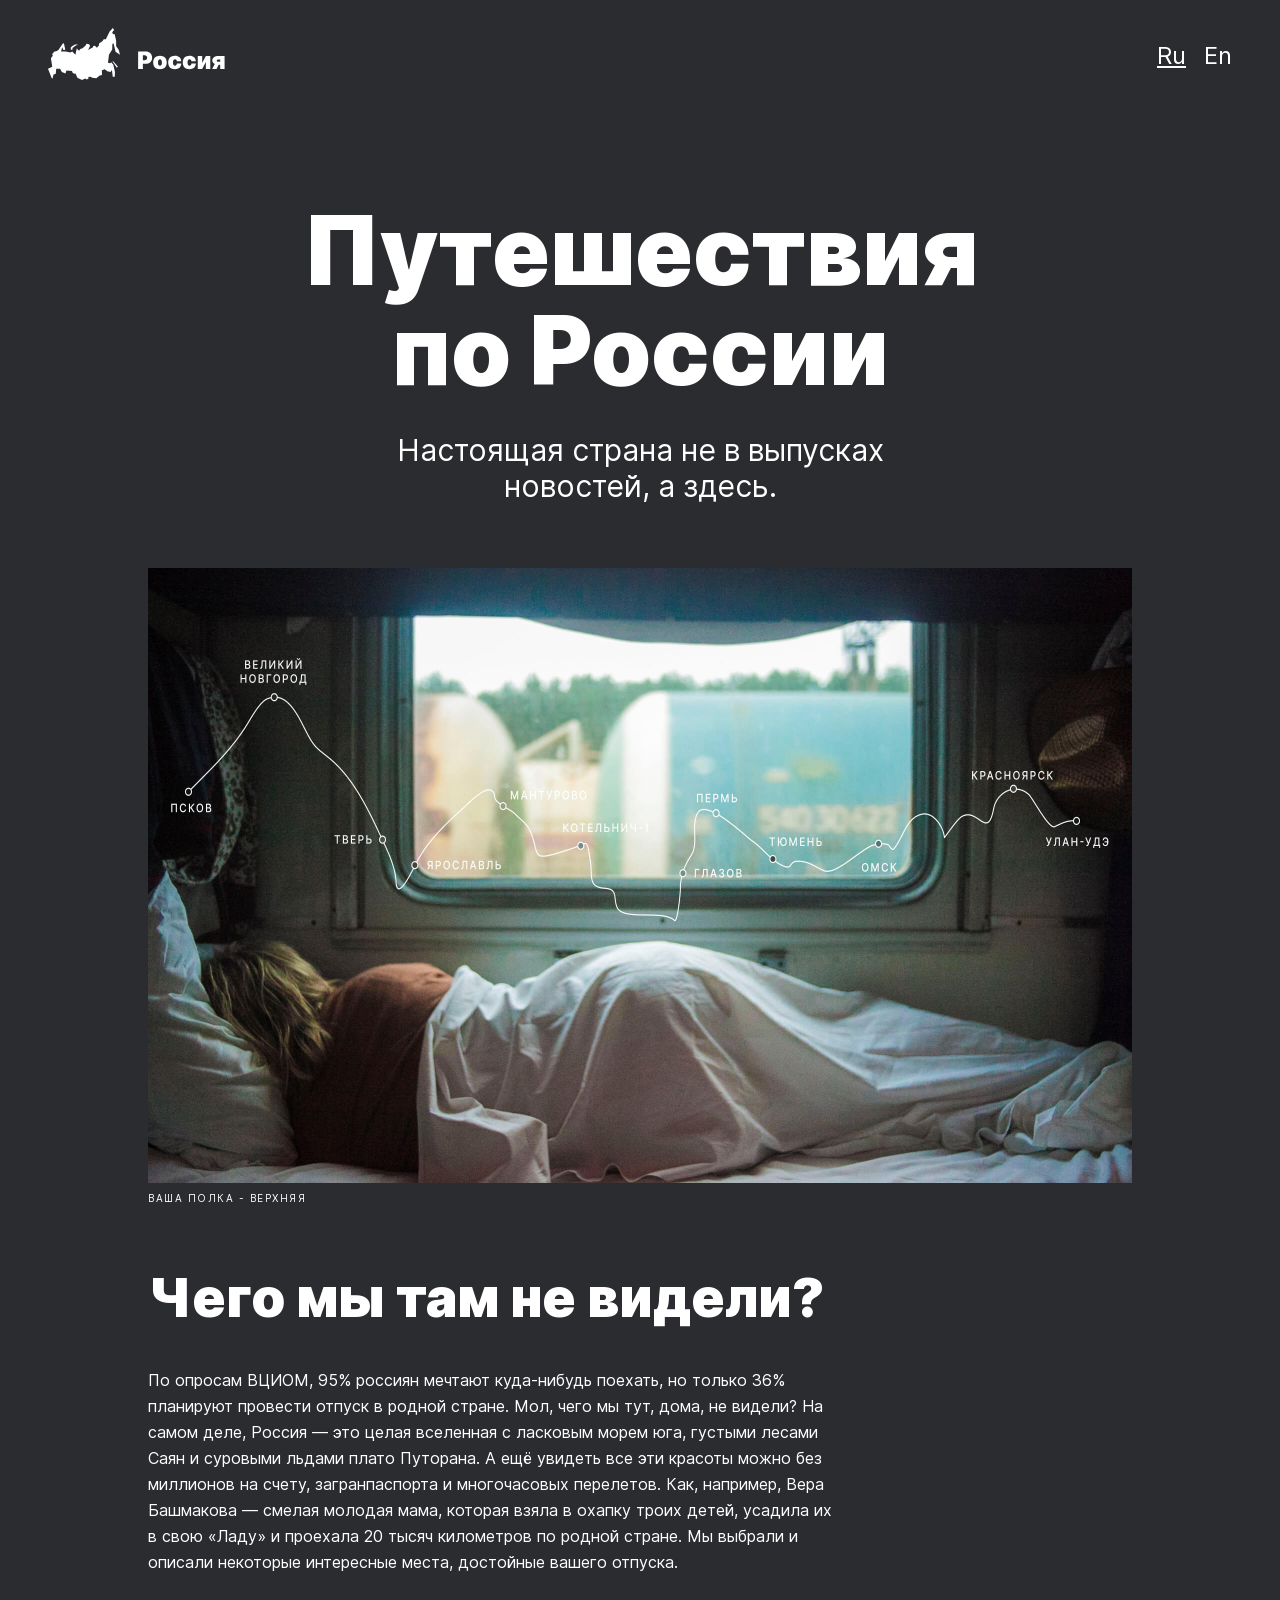
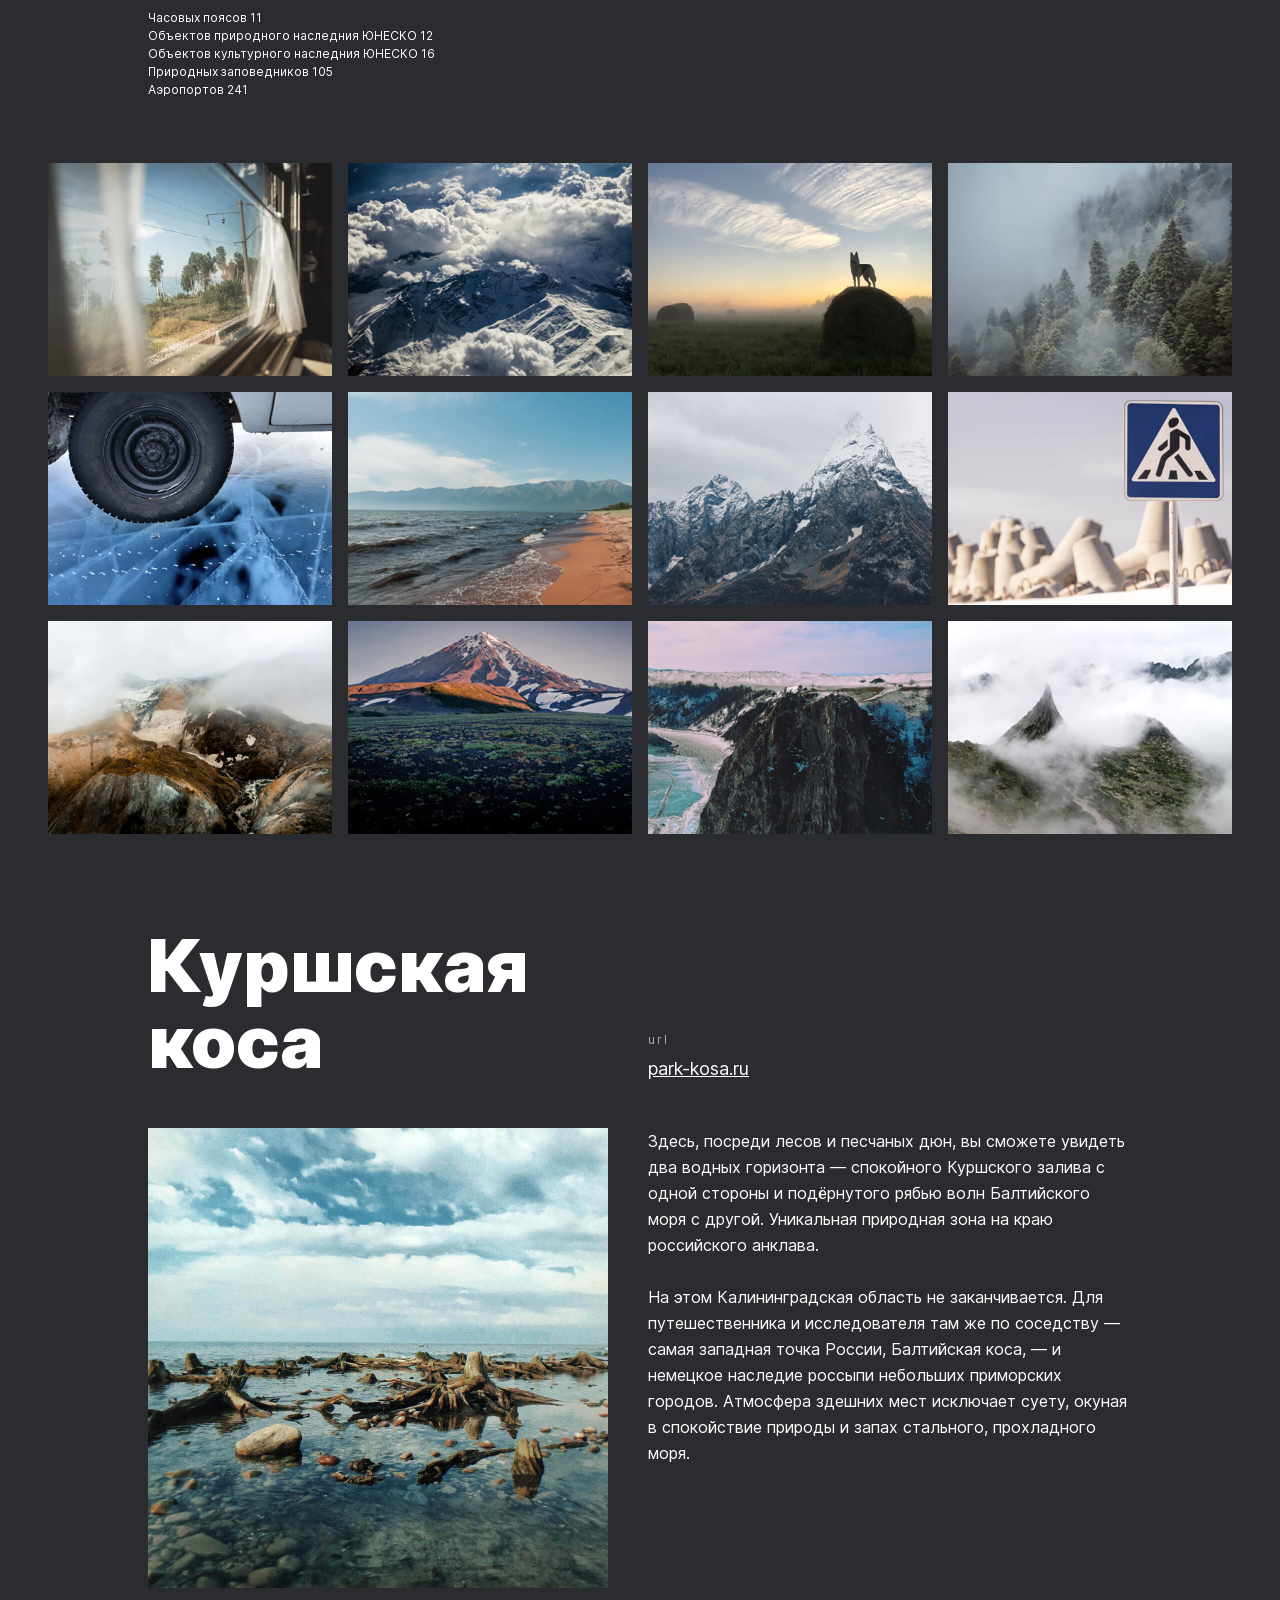
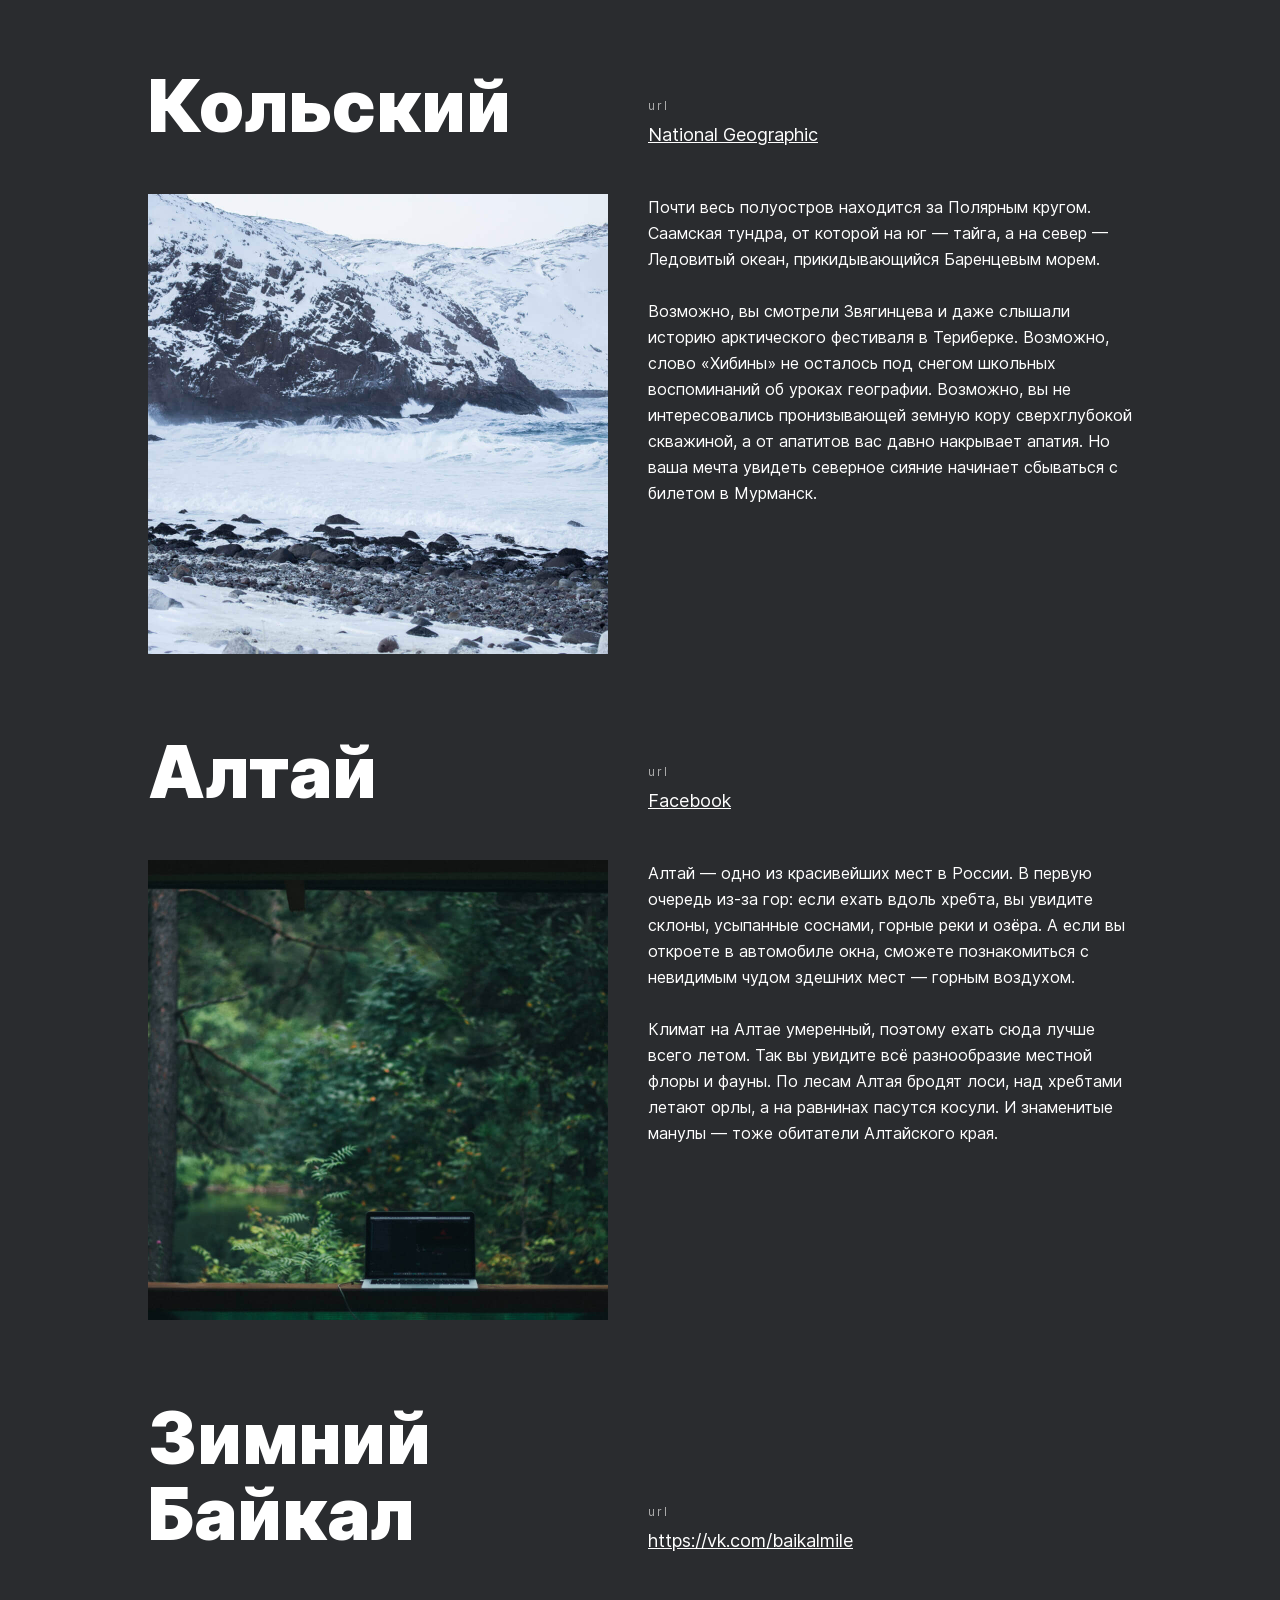
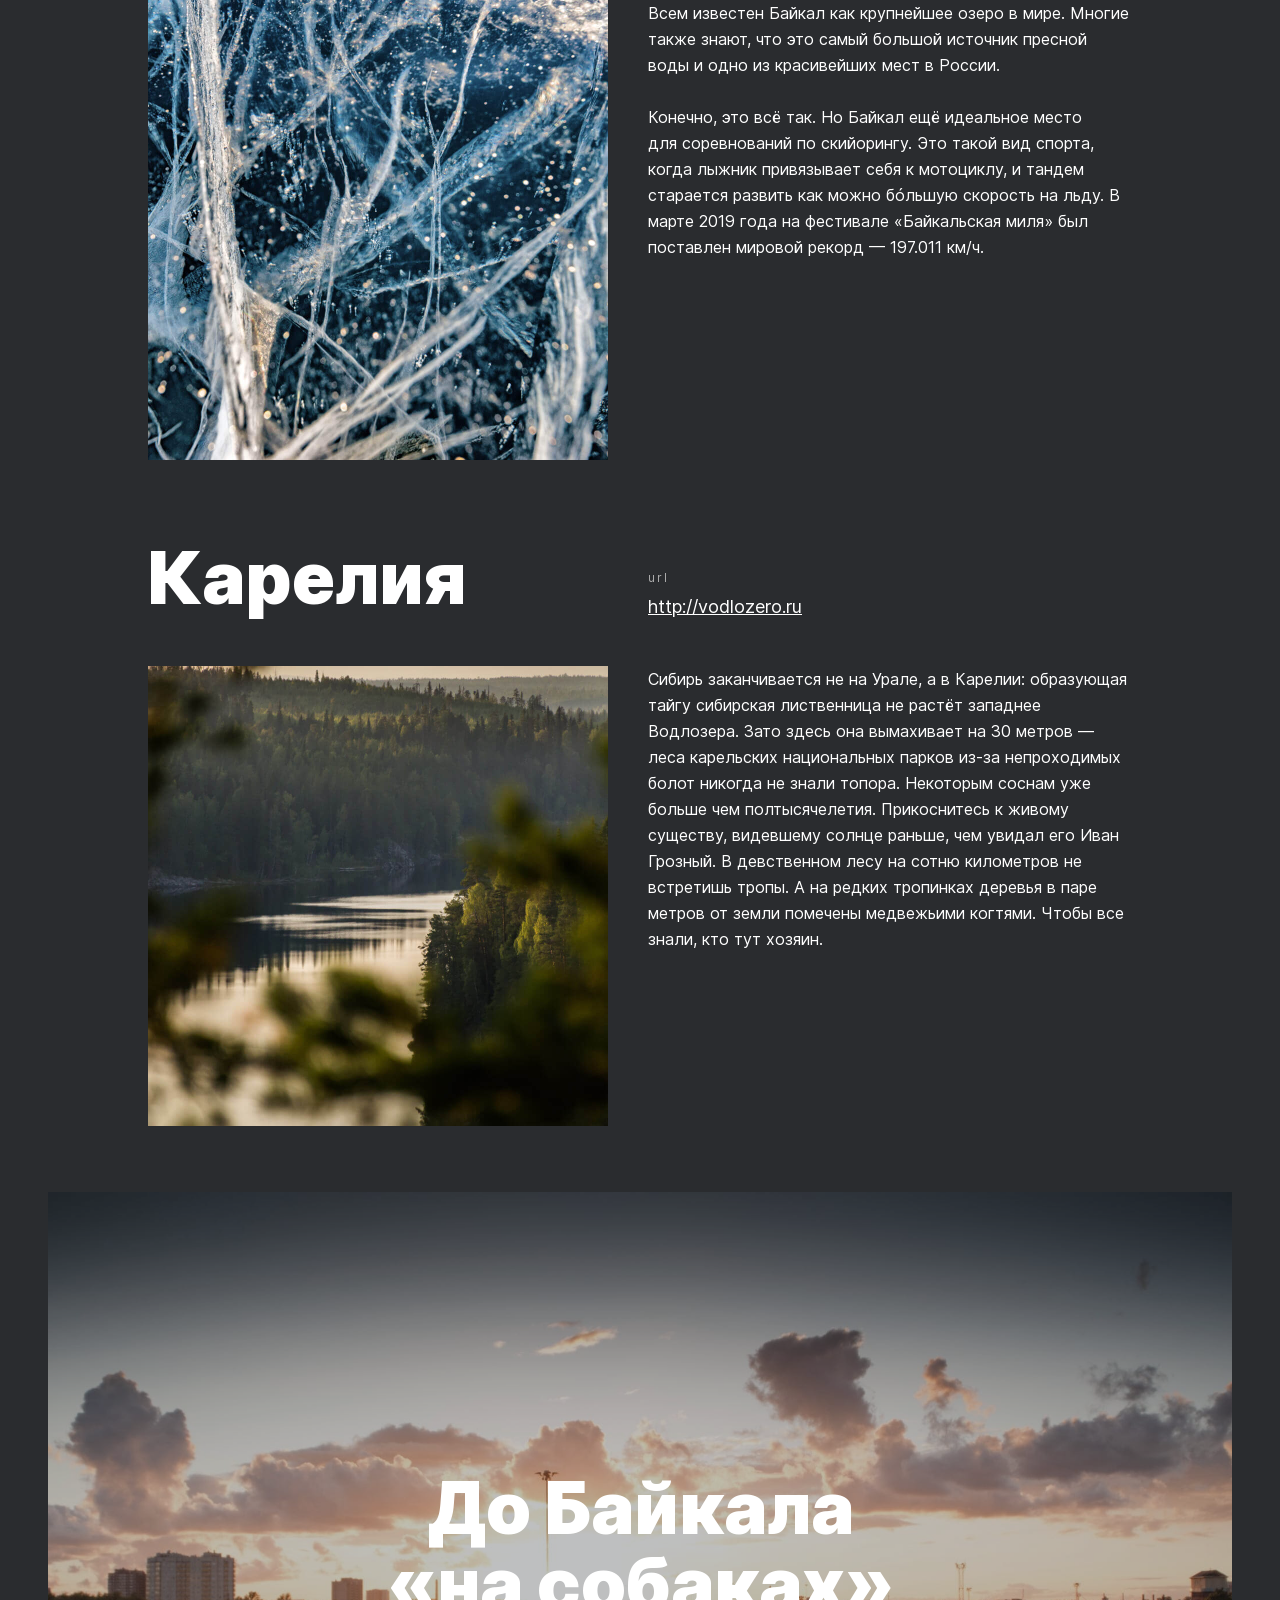
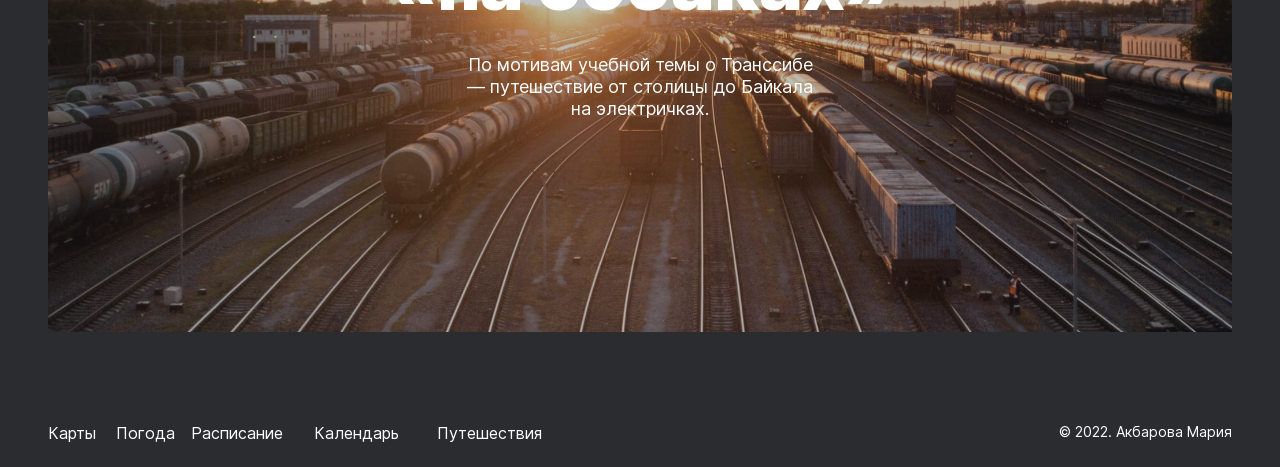
==== commit dc14276e: "убрала лишние стили для анимации" ====
--- a/index.html
+++ b/index.html
@@ -19,7 +19,7 @@
   </header>
 
   <section class="lead">
-    <h1 class="lead__title">Путешествия по России</h1>
+    <h1 class="lead__title">Путешествия по&nbsp;России</h1>
     <p class="lead__subtitle">Настоящая страна не в выпусках новостей, а здесь.</p>
     <img class="lead__image" src="./images/lead-polka.jpg" alt="Верхняя полка">
     <p class="lead__caption">ваша полка - верхняя</p>
@@ -83,7 +83,7 @@
     <div class="place">
       <h2 class="place__title">Кольский</h2>
       <div class="place__website">
-        <p class="place__heading-link">URL</p>
+        <p class="place__heading-link">url</p>
         <a class="place__link" href="https://yourshot.nationalgeographic.com/photos/?keywords=kolskiy"
           target="_blank">National
           Geographic</a>
@@ -102,7 +102,7 @@
     <div class="place">
       <h2 class="place__title">Алтай</h2>
       <div class="place__website">
-        <p class="place__heading-link">URL</p>
+        <p class="place__heading-link">url</p>
         <a class="place__link" href="https://www.facebook.com/vera.bashmakova/posts/10156011613718822"
           target="_blank">Facebook</a>
       </div>
@@ -120,7 +120,7 @@
     <div class="place">
       <h2 class="place__title">Зимний Байкал</h2>
       <div class="place__website">
-        <p class="place__heading-link">URL</p>
+        <p class="place__heading-link">url</p>
         <a class="place__link" href="https://vk.com/baikalmile" target="_blank">https://vk.com/baikalmile</a>
       </div>
       <img class="place__image" src="./images/place-winter-baikal.jpg" alt="Зимний Байкал">
@@ -137,7 +137,7 @@
     <div class="place">
       <h2 class="place__title">Карелия</h2>
       <div class="place__website">
-        <p class="place__heading-link">URL</p>
+        <p class="place__heading-link">url</p>
         <a class="place__link" href="http://vodlozero.ru" target="_blank">http://vodlozero.ru</a>
       </div>
       <img class="place__image" src="./images/place-karelia.jpg" alt="Карелия">
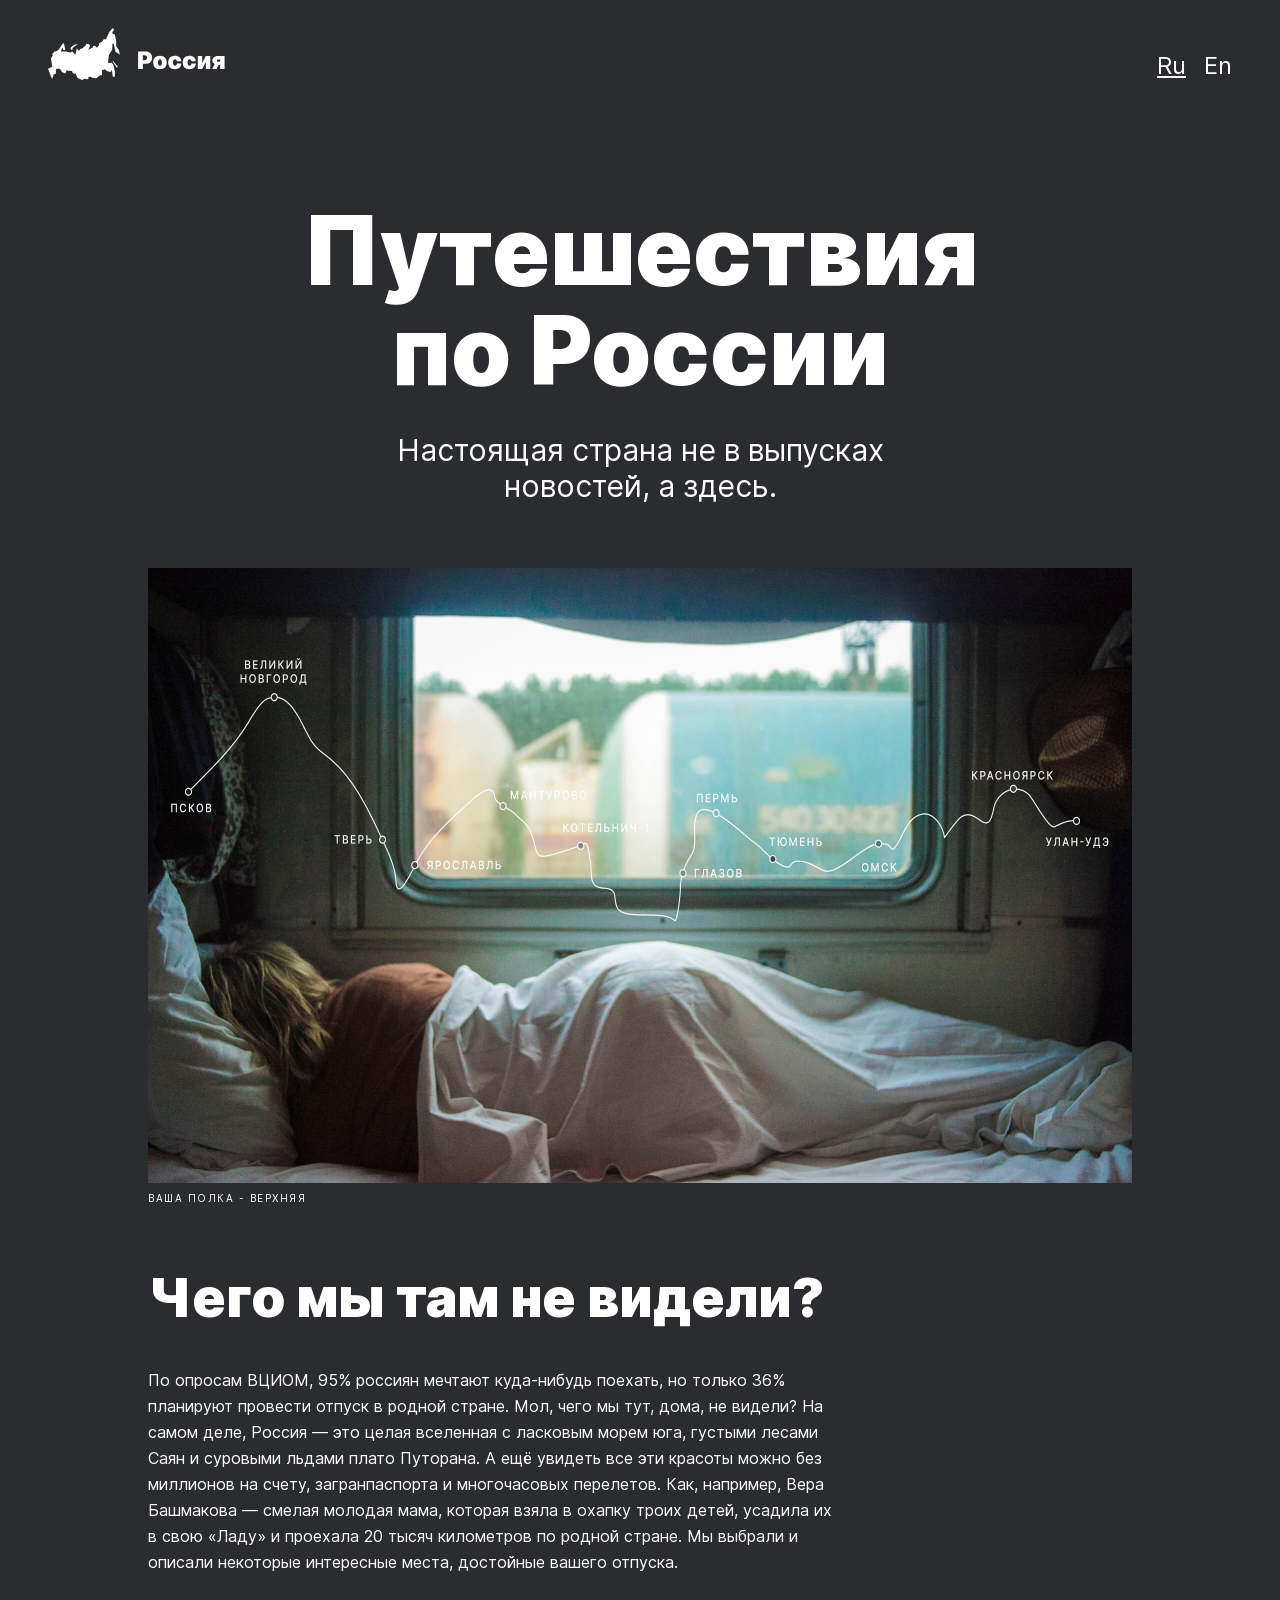
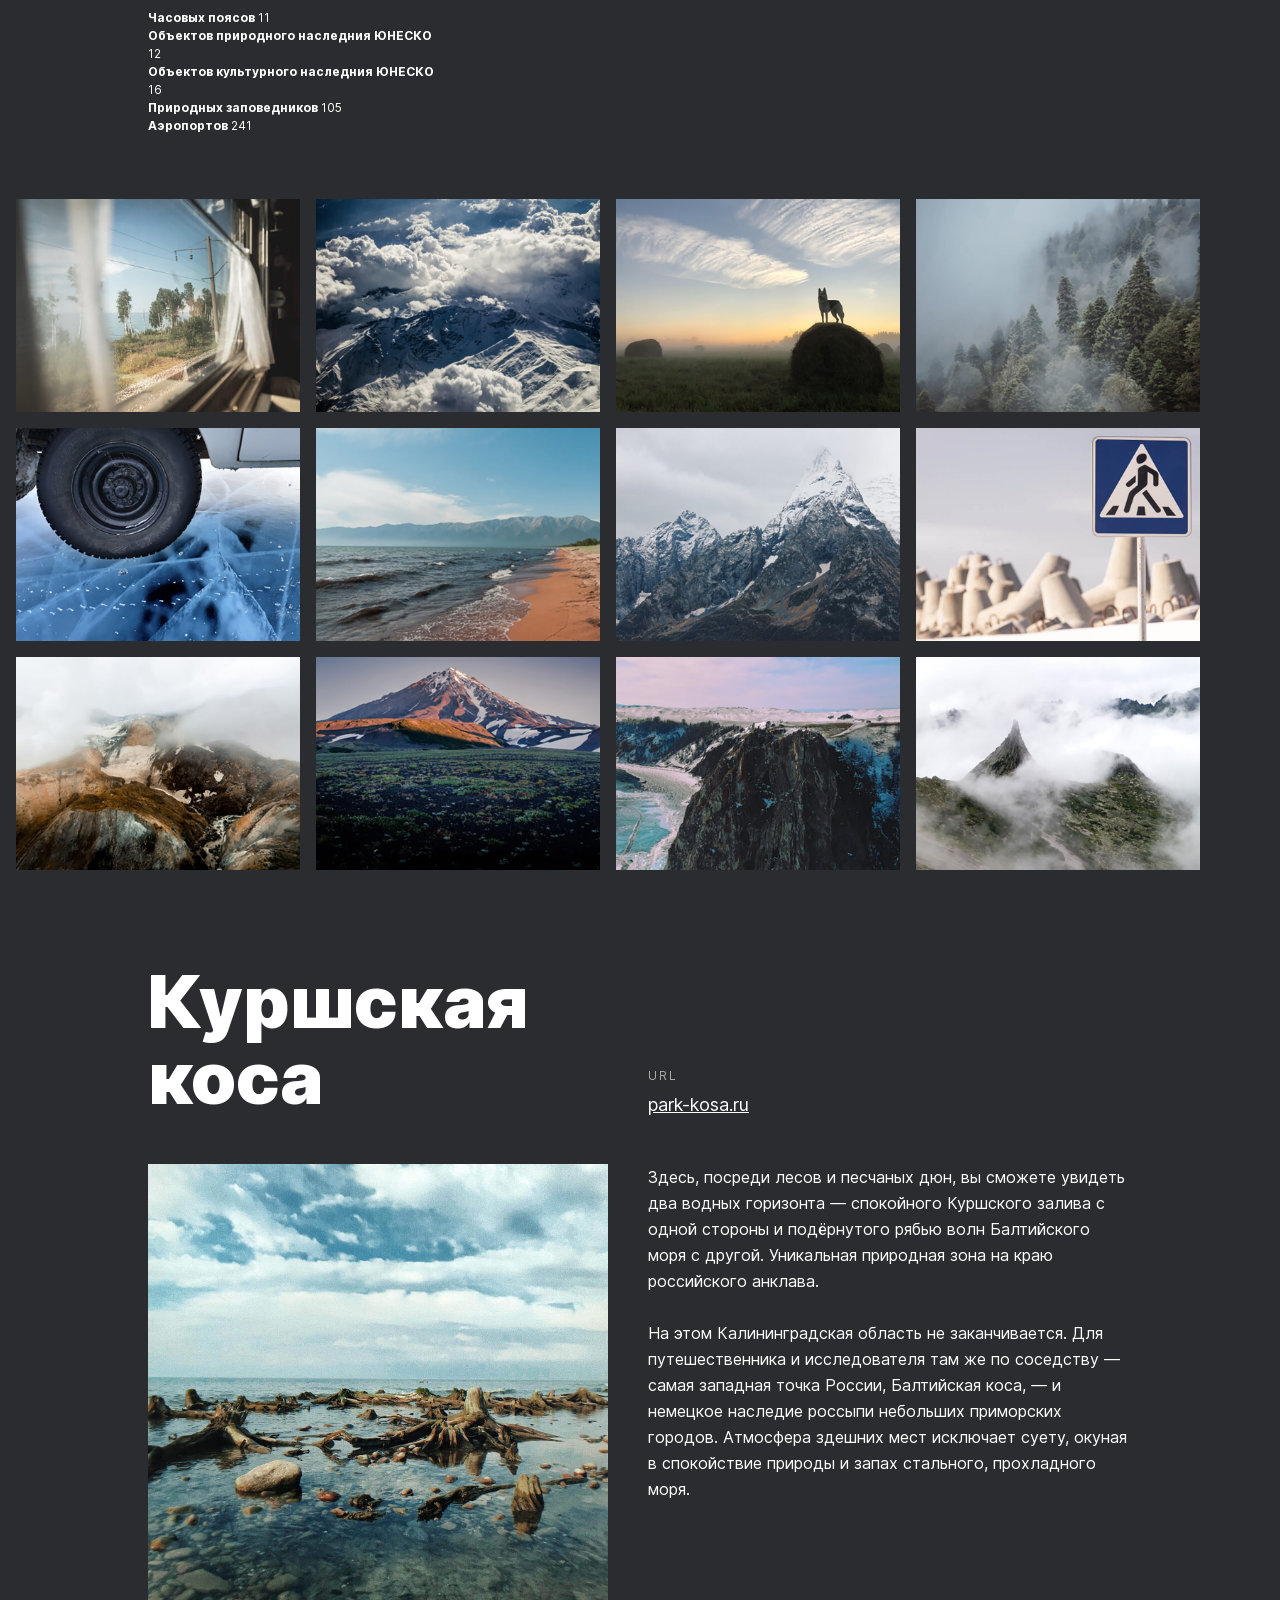
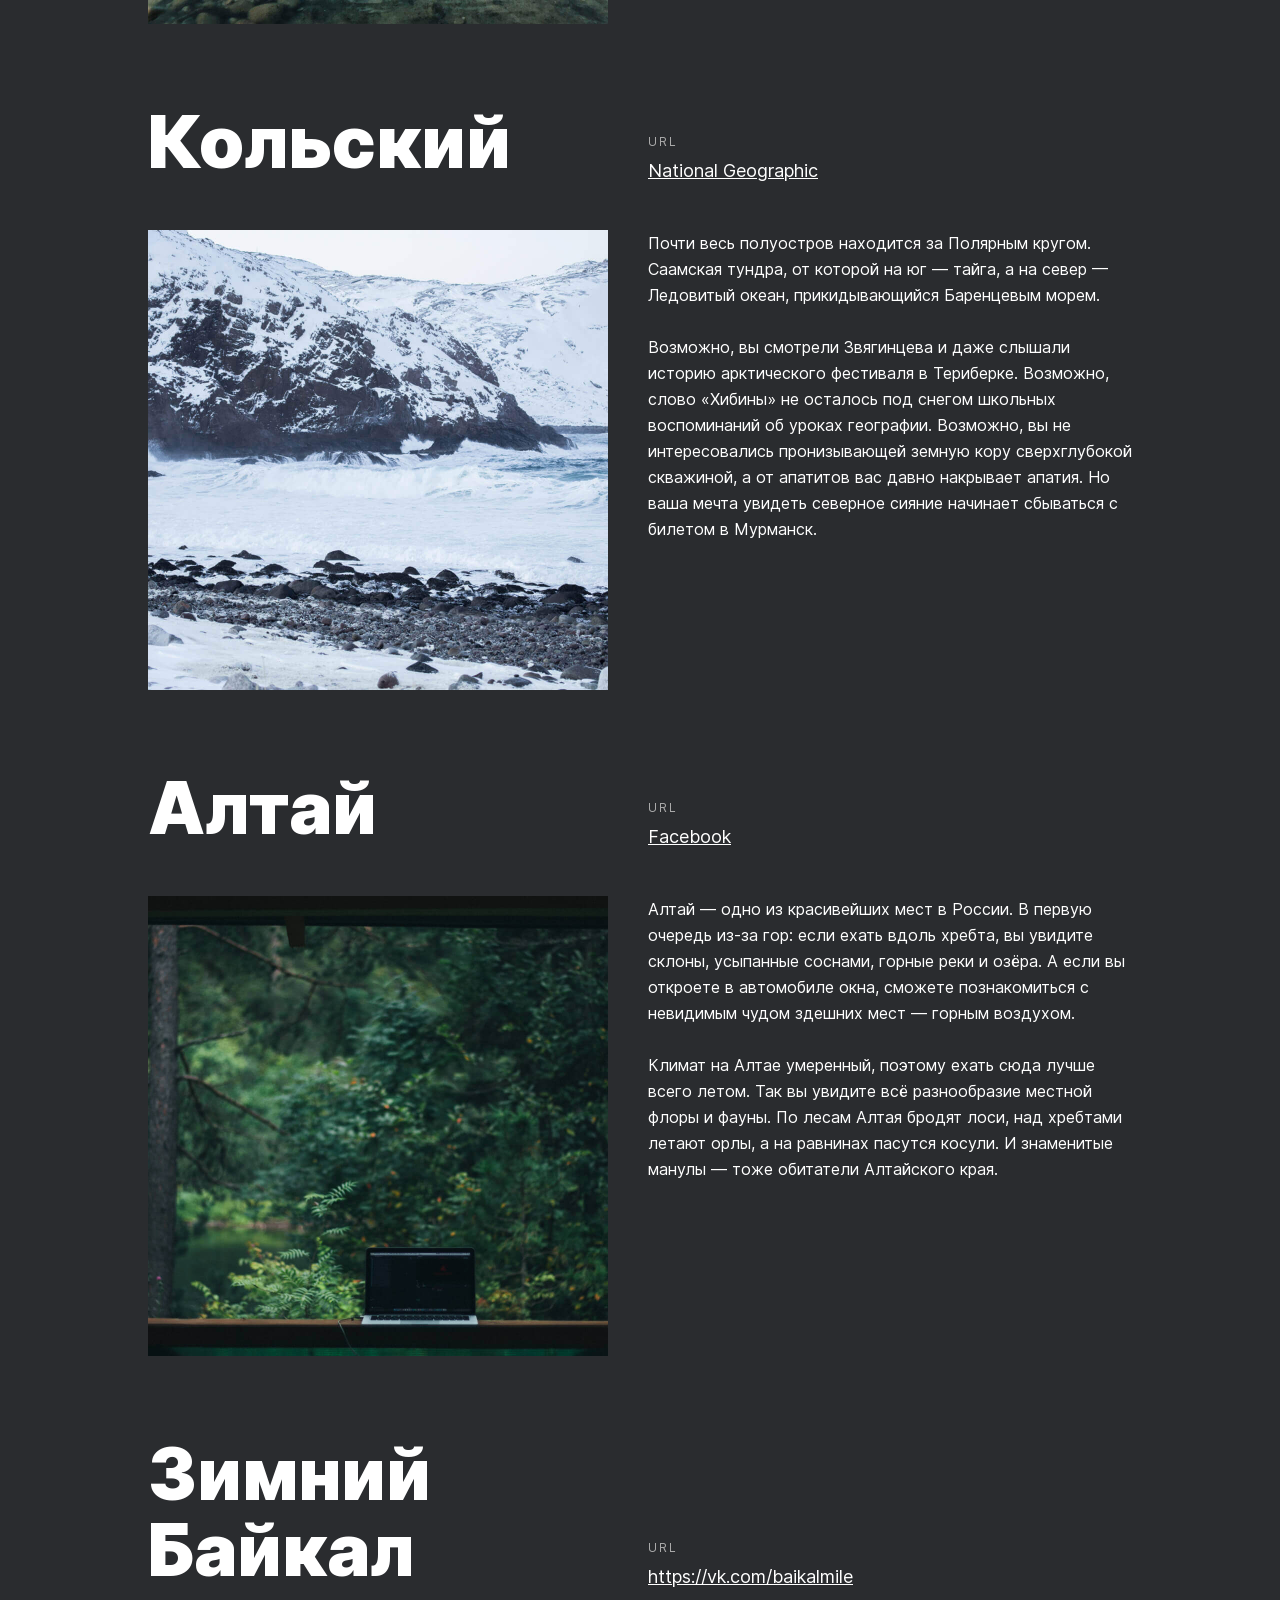
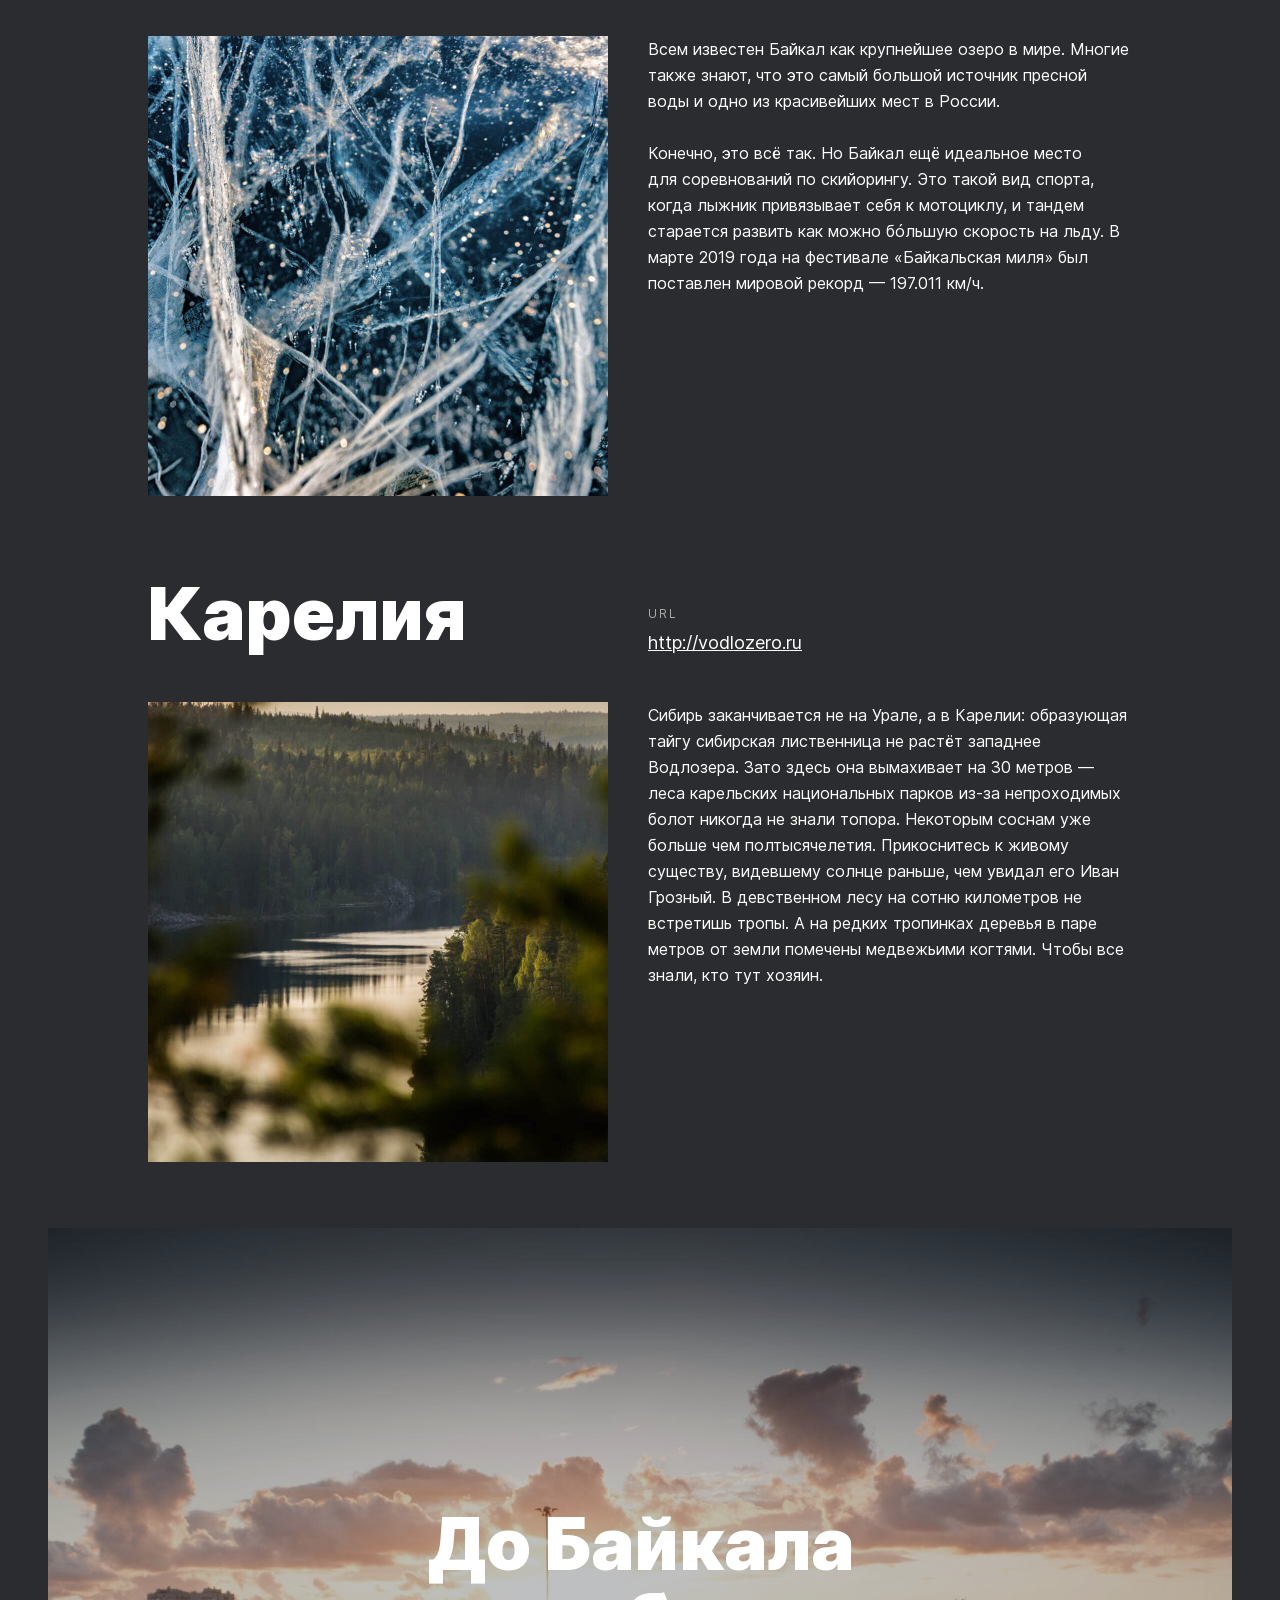
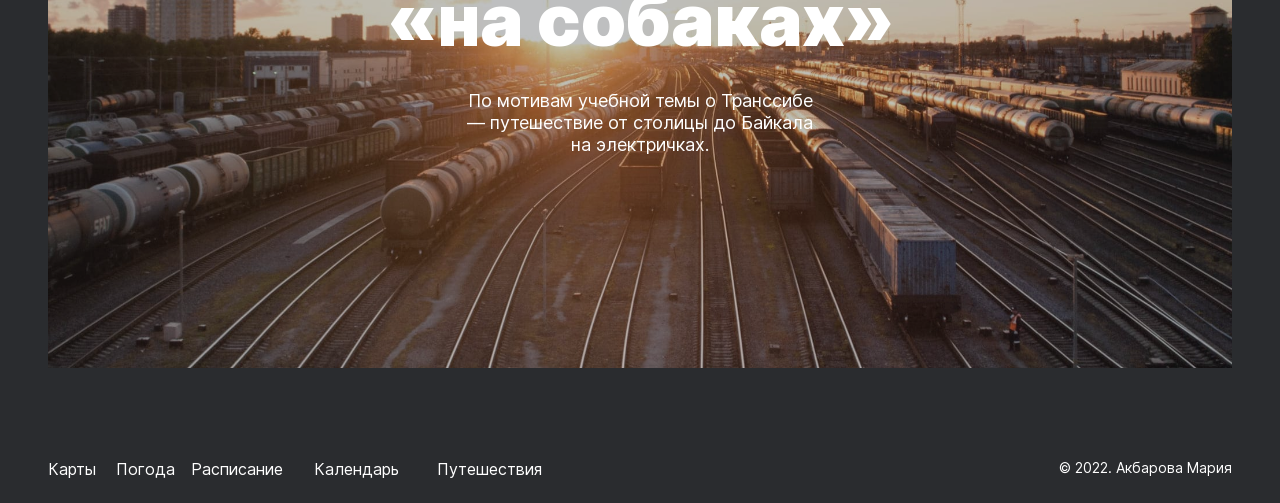
==== commit 50cafe7c: "изменены отступы в photo" ====
--- a/index.html
+++ b/index.html
@@ -17,6 +17,8 @@
       <li><a class="header__lang-link" href="#">En</a></li>
     </ul>
   </header>
+
+  <main class="content">
 
   <section class="lead">
     <h1 class="lead__title">Путешествия по&nbsp;России</h1>
@@ -45,7 +47,6 @@
 
 
   <section class="photo">
-    <div class="photo__photo-grid">
       <img class="photo__item" src="./images/photo-grid-train.jpg" alt="Железнодорожная станция">
       <img class="photo__item" src="./images/photo-grid-atharva-tulsi.jpg" alt="Заснеженные горы">
       <img class="photo__item" src="./images/photo-grid-tuman.jpg" alt="Туман">
@@ -58,7 +59,6 @@
       <img class="photo__item" src="./images/photo-grid-kamchatka-2.jpg" alt="Камчатка. Горы.">
       <img class="photo__item" src="./images/photo-grid-baikal-2.jpg" alt="Горы на Байкале">
       <img class="photo__item" src="./images/photo-grid-ergaki.jpg" alt="Горы в тумане">
-    </div>
   </section>
 
   <section class="places">
@@ -161,6 +161,8 @@
     </a>
   </section>
 
+</main>
+
   <footer class="footer">
     <nav class="footer__navigation">
     <ul class="footer__links">
--- a/pages/index.css
+++ b/pages/index.css
@@ -23,8 +23,8 @@
 @import url(../blocks/intro/__fact-namber/intro__fact-namber.css);
 
 @import url(../blocks/photo/photo.css);
-@import url(../blocks/photo/__photo-grid/photo__photo-grid.css);
 @import url(../blocks/photo/__item/photo__item.css);
+
 
 @import url(../blocks/places/places.css);
 @import url(../blocks/places/place/place.css);
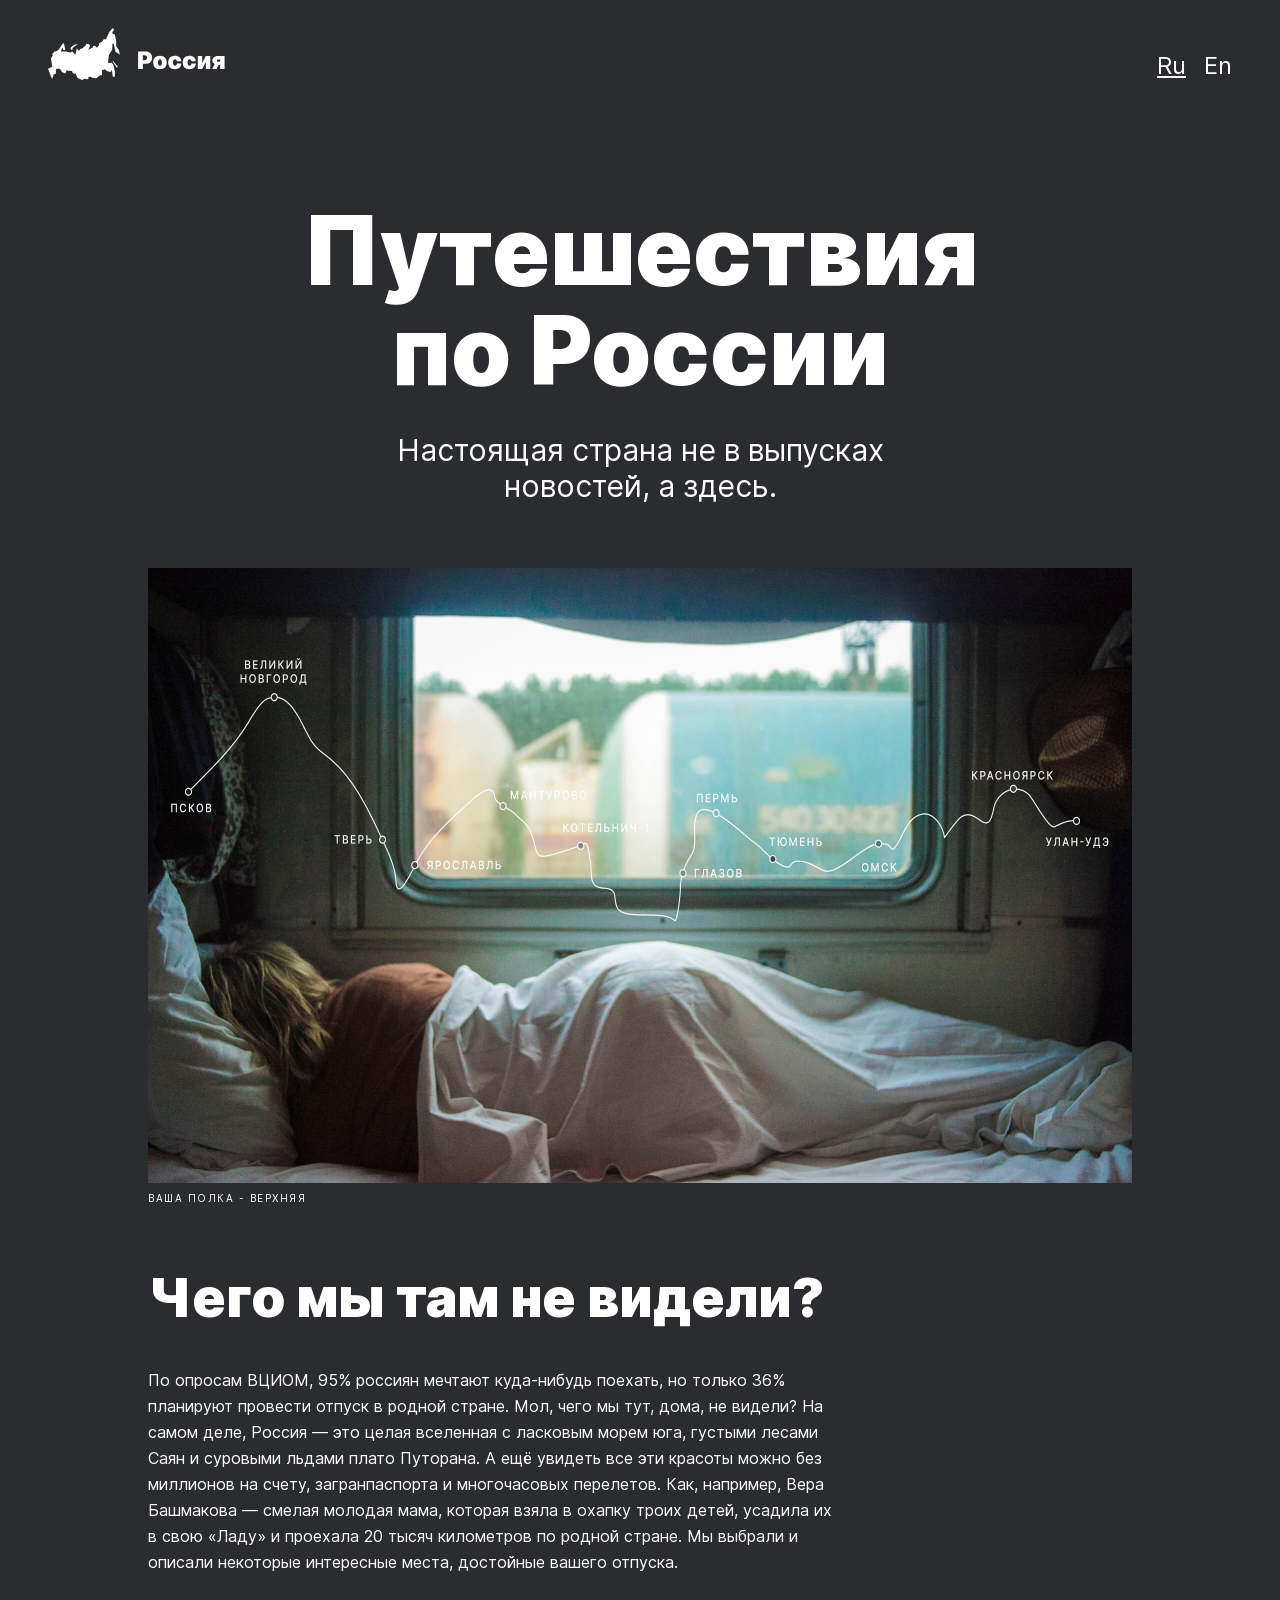
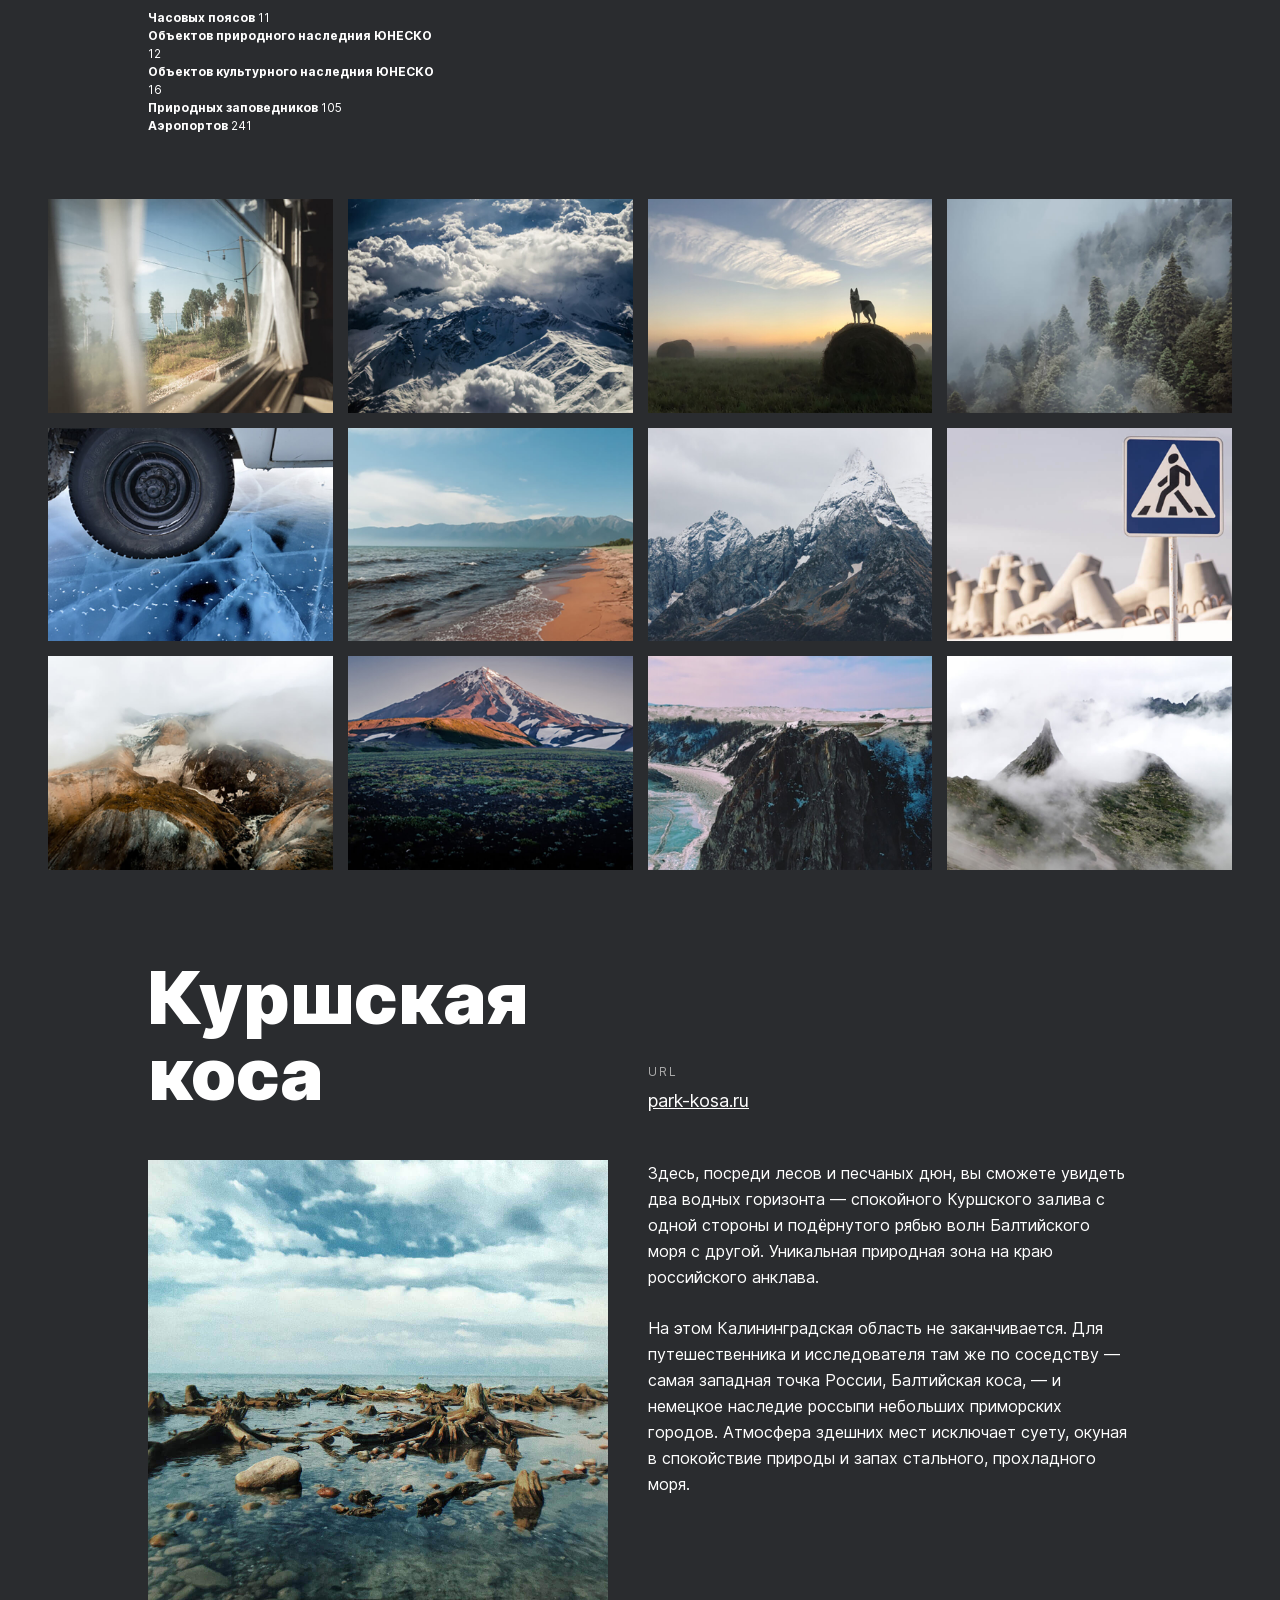
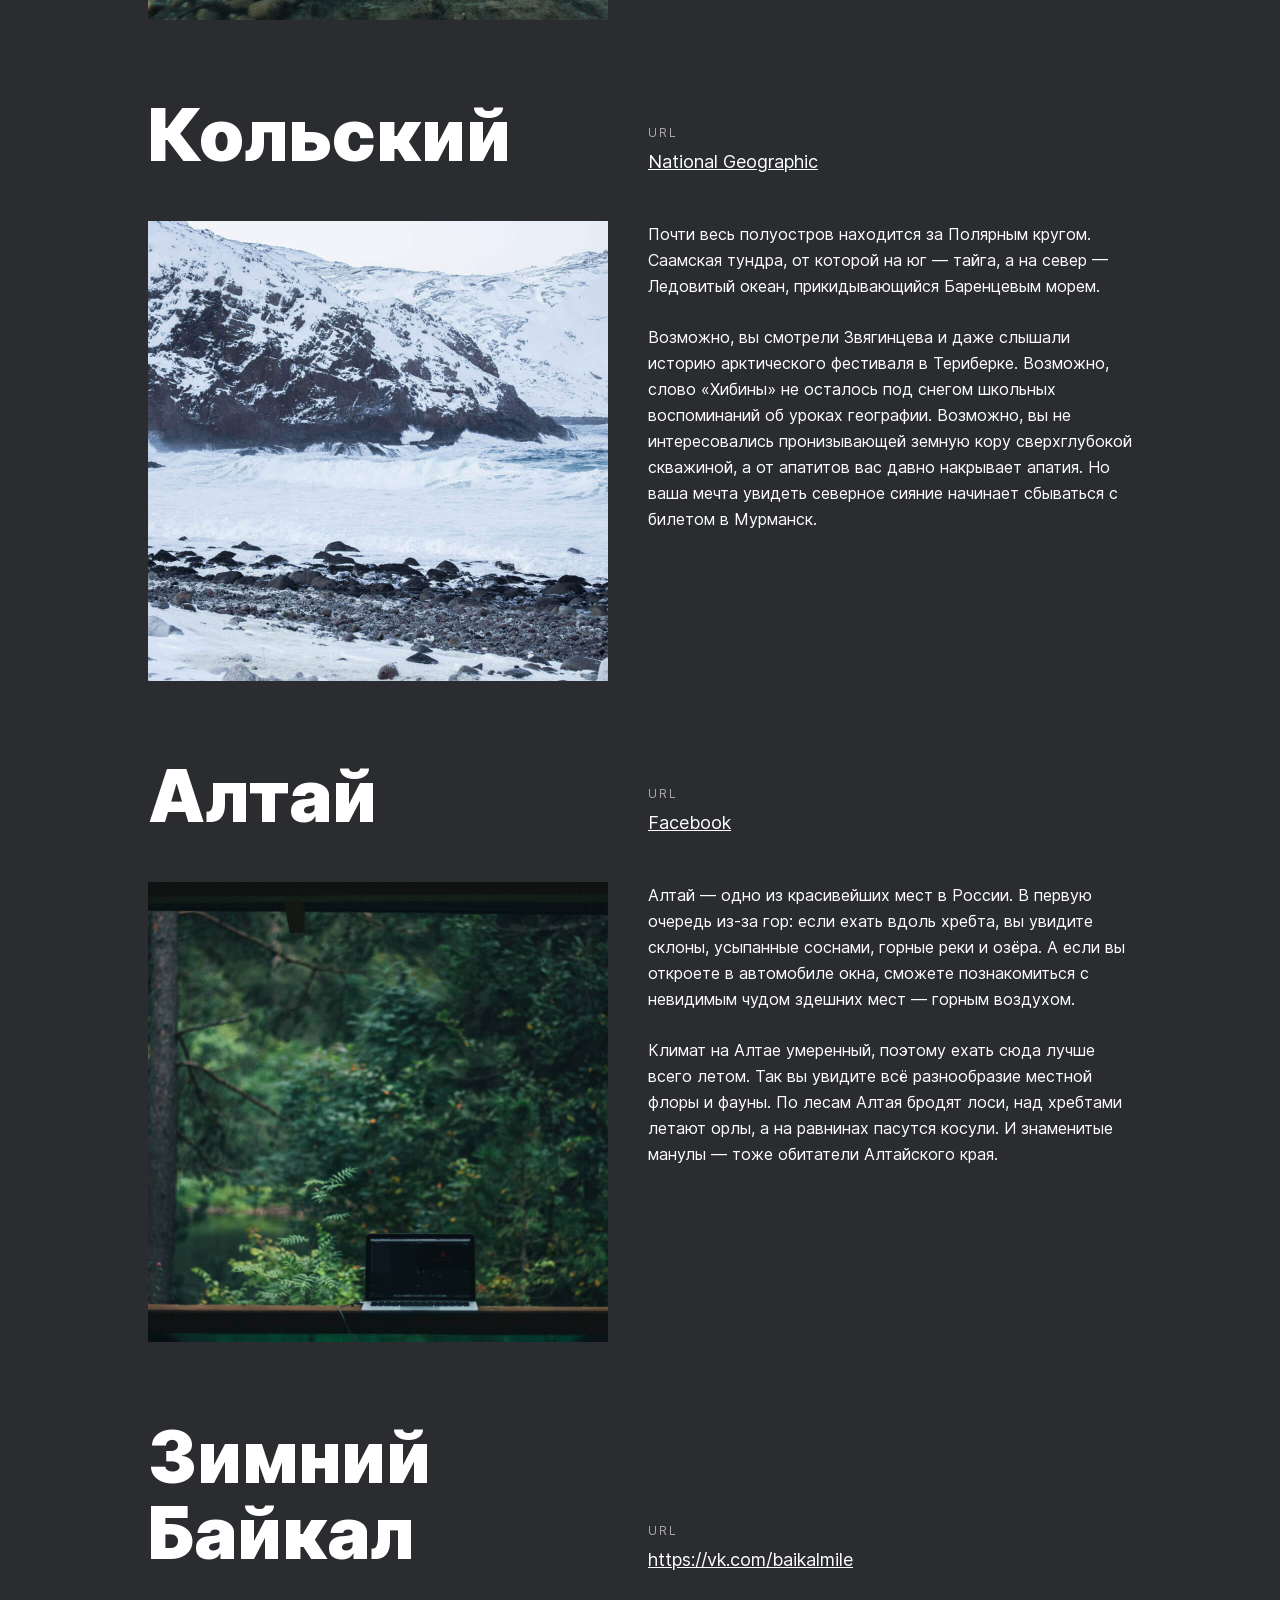
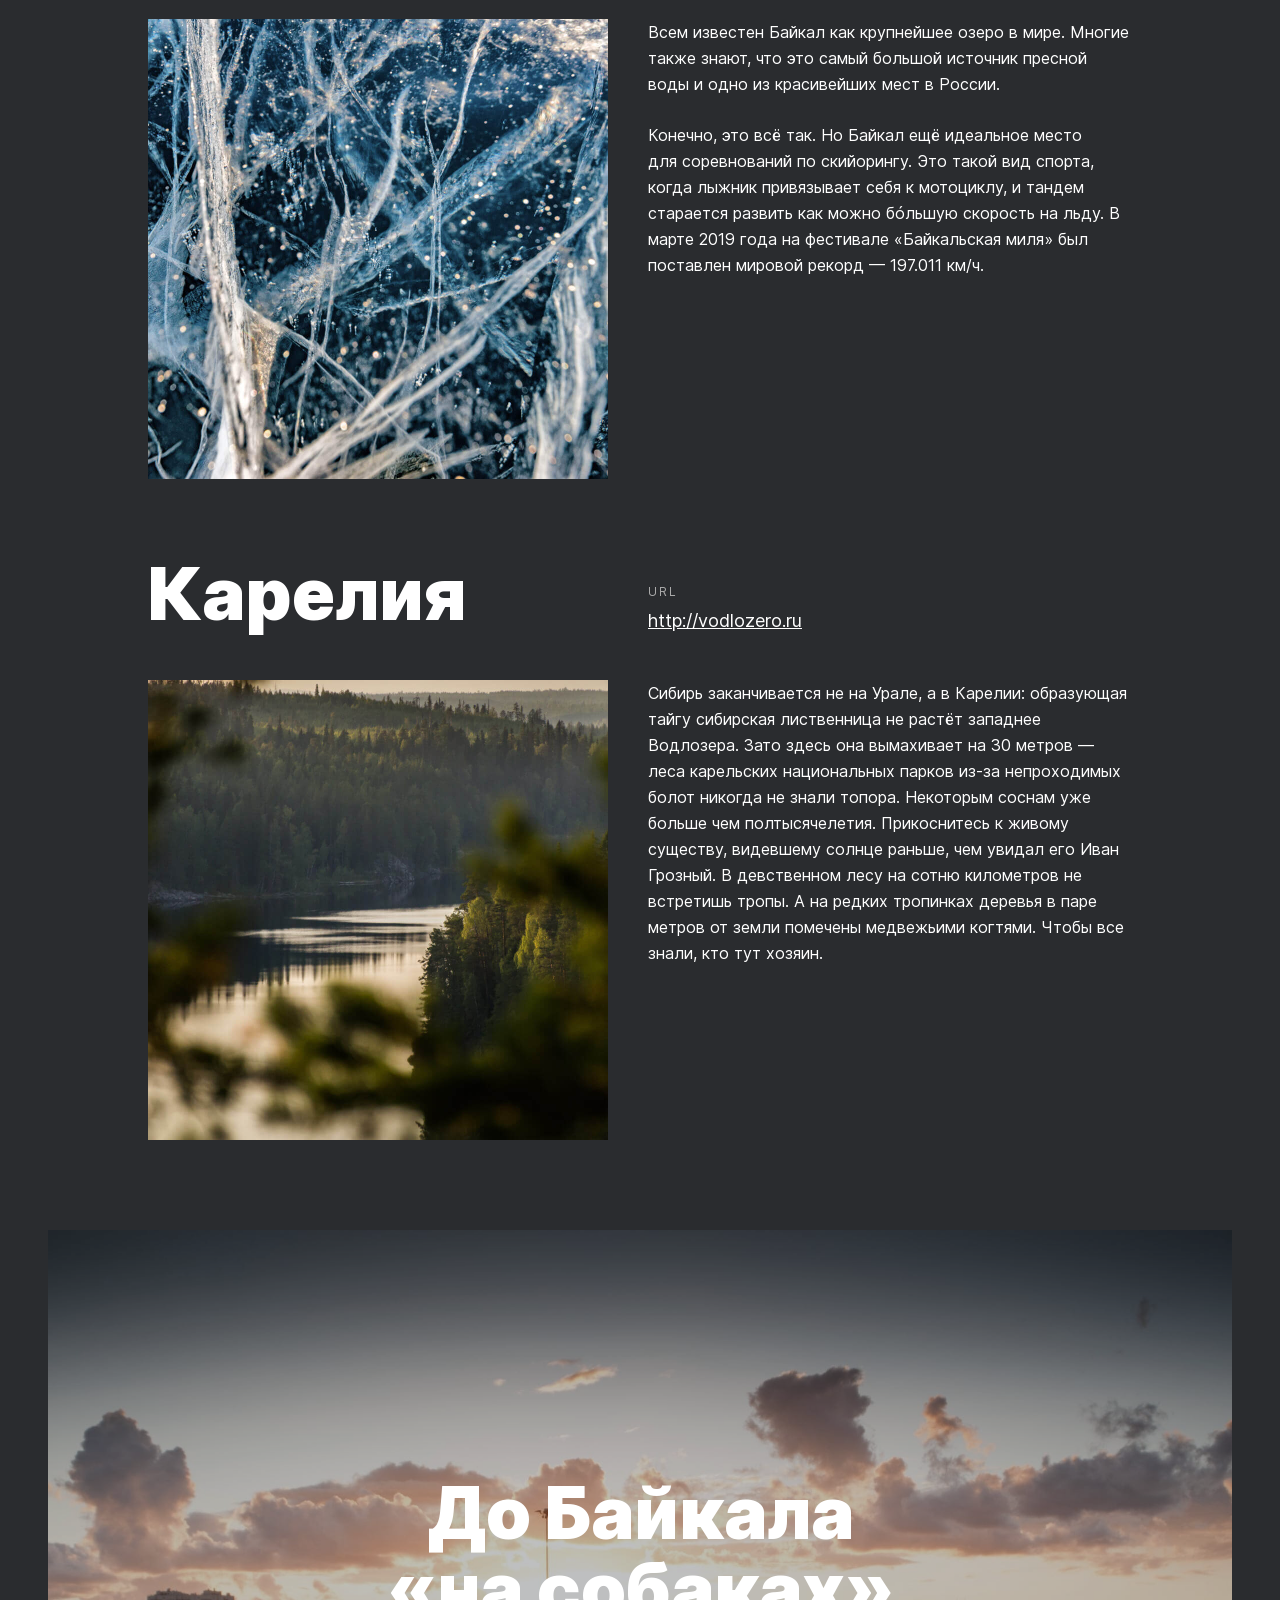
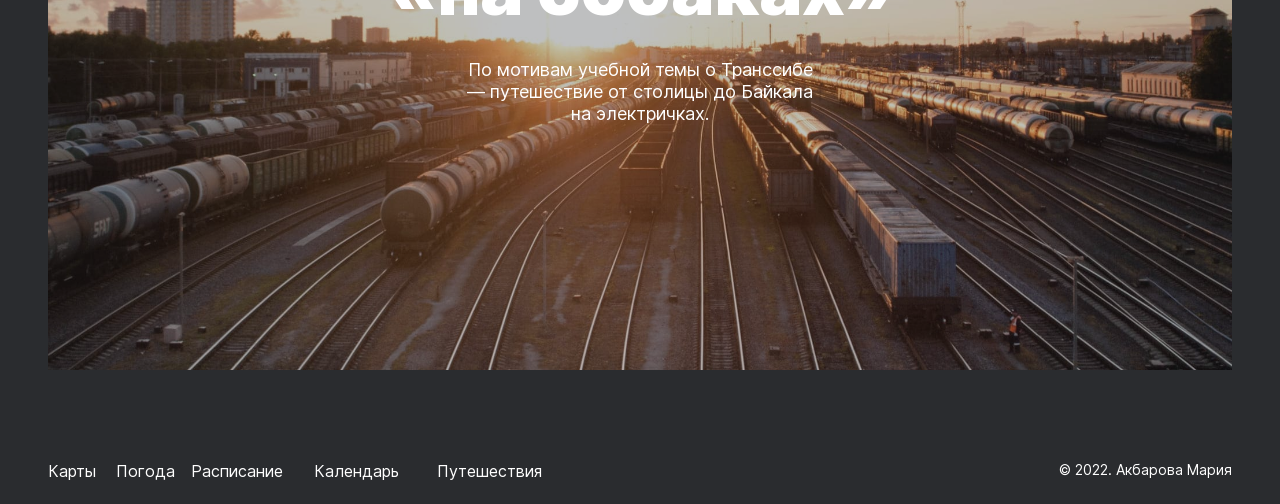
==== commit 6a7a8ba7: "Исправленная версия проекта" ====
--- a/index.html
+++ b/index.html
@@ -1,6 +1,5 @@
 <!DOCTYPE html>
 <html lang="ru">
-
 <head>
   <meta charset="UTF-8">
   <meta http-equiv="X-UA-Compatible" content="IE=edge">
@@ -8,45 +7,41 @@
   <link rel="stylesheet" href="./pages/index.css">
   <title>Путешествие по России</title>
 </head>
-
 <body class="page">
   <header class="header">
-   <img class="header__logo" src="./images/header-logo.svg" alt="Россия">
+    <img class="header__logo" src="./images/header-logo.svg" alt="Россия">
     <ul class="header__lang-links">
       <li><a class="header__lang-link header__lang-link_active" href="#">Ru</a></li>
       <li><a class="header__lang-link" href="#">En</a></li>
     </ul>
   </header>
-
   <main class="content">
-
-  <section class="lead">
-    <h1 class="lead__title">Путешествия по&nbsp;России</h1>
-    <p class="lead__subtitle">Настоящая страна не в выпусках новостей, а здесь.</p>
-    <img class="lead__image" src="./images/lead-polka.jpg" alt="Верхняя полка">
-    <p class="lead__caption">ваша полка - верхняя</p>
-  </section>
-
-  <section class="intro">
-    <h2 class="intro__title">Чего мы там не видели?</h2>
-    <p class="intro__text">По опросам ВЦИОМ, 95% россиян мечтают куда-нибудь поехать,
-      но только 36% планируют провести отпуск в родной стране. Мол, чего мы тут, дома, не видели? На самом деле, Россия
-      — это целая вселенная с ласковым морем юга, густыми лесами Саян и суровыми льдами плато Путорана. А ещё увидеть
-      все эти красоты можно без миллионов на счету, загранпаспорта и многочасовых перелетов. Как, например, Вера
-      Башмакова — смелая молодая мама, которая взяла в охапку троих детей, усадила их в свою «Ладу»
-      и проехала 20 тысяч километров по родной стране. Мы выбрали и описали некоторые интересные места, достойные вашего
-      отпуска.</p>
-    <ul class="intro__list">
-      <li class="intro__fact">Часовых поясов <span class='intro__fact-namber'>11</span></li>
-      <li class="intro__fact">Объектов природного наследния ЮНЕСКО <span class='intro__fact-namber'>12</span></li>
-      <li class="intro__fact">Объектов культурного наследния ЮНЕСКО <span class='intro__fact-namber'>16</span></li>
-      <li class="intro__fact">Природных заповедников <span class='intro__fact-namber'>105</span></li>
-      <li class="intro__fact">Аэропортов <span class='intro__fact-namber'>241</span></li>
-    </ul>
-  </section>
-
-
-  <section class="photo">
+    <section class="lead">
+      <h1 class="lead__title">Путешествия по&nbsp;России</h1>
+      <p class="lead__subtitle">Настоящая страна не в выпусках новостей, а здесь.</p>
+      <img class="lead__image" src="./images/lead-polka.jpg" alt="Верхняя полка">
+      <p class="lead__caption">ваша полка - верхняя</p>
+    </section>
+    <section class="intro">
+      <h2 class="intro__title">Чего мы там не видели?</h2>
+      <p class="intro__text">По опросам ВЦИОМ, 95% россиян мечтают куда-нибудь поехать,
+        но только 36% планируют провести отпуск в родной стране. Мол, чего мы тут, дома, не видели? На самом деле,
+        Россия
+        — это целая вселенная с ласковым морем юга, густыми лесами Саян и суровыми льдами плато Путорана. А ещё увидеть
+        все эти красоты можно без миллионов на счету, загранпаспорта и многочасовых перелетов. Как, например, Вера
+        Башмакова — смелая молодая мама, которая взяла в охапку троих детей, усадила их в свою «Ладу»
+        и проехала 20 тысяч километров по родной стране. Мы выбрали и описали некоторые интересные места, достойные
+        вашего
+        отпуска.</p>
+      <ul class="intro__list">
+        <li class="intro__fact">Часовых поясов <span class='intro__fact-namber'>11</span></li>
+        <li class="intro__fact">Объектов природного наследния ЮНЕСКО <span class='intro__fact-namber'>12</span></li>
+        <li class="intro__fact">Объектов культурного наследния ЮНЕСКО <span class='intro__fact-namber'>16</span></li>
+        <li class="intro__fact">Природных заповедников <span class='intro__fact-namber'>105</span></li>
+        <li class="intro__fact">Аэропортов <span class='intro__fact-namber'>241</span></li>
+      </ul>
+    </section>
+    <section class="photo">
       <img class="photo__item" src="./images/photo-grid-train.jpg" alt="Железнодорожная станция">
       <img class="photo__item" src="./images/photo-grid-atharva-tulsi.jpg" alt="Заснеженные горы">
       <img class="photo__item" src="./images/photo-grid-tuman.jpg" alt="Туман">
@@ -59,120 +54,115 @@
       <img class="photo__item" src="./images/photo-grid-kamchatka-2.jpg" alt="Камчатка. Горы.">
       <img class="photo__item" src="./images/photo-grid-baikal-2.jpg" alt="Горы на Байкале">
       <img class="photo__item" src="./images/photo-grid-ergaki.jpg" alt="Горы в тумане">
-  </section>
-
-  <section class="places">
-    <div class="place">
-      <h2 class="place__title">Куршская коса</h2>
-      <div class="place__website">
-        <p class="place__heading-link">url</p>
-        <a class="place__link" href="http://park-kosa.ru" target="_blank">park-kosa.ru</a>
+    </section>
+    <section class="places">
+      <div class="place">
+        <h2 class="place__title">Куршская коса</h2>
+        <div class="place__website">
+          <p class="place__heading-link">url</p>
+          <a class="place__link" href="http://park-kosa.ru" target="_blank">park-kosa.ru</a>
+        </div>
+        <img class="place__image" src="./images/place-kosa.jpg" alt="Куршская коса">
+        <div class="place__paragraph">
+          <p class="place__text">Здесь, посреди лесов и песчаных дюн, вы сможете увидеть два водных горизонта —
+            спокойного Куршского залива с одной стороны и подёрнутого рябью волн Балтийского моря с другой. Уникальная
+            природная зона на краю российского анклава.</p>
+          <p class="place__text">На этом Калининградская область не заканчивается. Для путешественника и исследователя
+            там же по соседству — самая западная точка России, Балтийская коса, — и немецкое наследие россыпи небольших
+            приморских городов. Атмосфера здешних мест исключает суету, окуная в спокойствие природы и запах стального,
+            прохладного моря.</p>
+        </div>
       </div>
-      <img class="place__image" src="./images/place-kosa.jpg" alt="Куршская коса">
-      <div class="place__paragraph">
-        <p class="place__text">Здесь, посреди лесов и песчаных дюн, вы сможете увидеть два водных горизонта —
-          спокойного Куршского залива с одной стороны и подёрнутого рябью волн Балтийского моря с другой. Уникальная
-          природная зона на краю российского анклава.</p>
-        <p class="place__text">На этом Калининградская область не заканчивается. Для путешественника и исследователя
-          там же по соседству — самая западная точка России, Балтийская коса, — и немецкое наследие россыпи небольших
-          приморских городов. Атмосфера здешних мест исключает суету, окуная в спокойствие природы и запах стального,
-          прохладного моря.</p>
+      <div class="place">
+        <h2 class="place__title">Кольский</h2>
+        <div class="place__website">
+          <p class="place__heading-link">url</p>
+          <a class="place__link" href="https://yourshot.nationalgeographic.com/photos/?keywords=kolskiy"
+            target="_blank">National
+            Geographic</a>
+        </div>
+        <img class="place__image" src="./images/place-kolsky.jpg" alt="Полуостров Кольский">
+        <div class="place__paragraph">
+          <p class="place__text">Почти весь полуостров находится за Полярным кругом. Саамская тундра, от которой на юг
+            — тайга, а на север — Ледовитый океан, прикидывающийся Баренцевым морем.</p>
+          <p class="place__text">Возможно, вы смотрели Звягинцева и даже слышали историю арктического фестиваля в
+            Териберке. Возможно, слово «Хибины» не осталось под снегом школьных воспоминаний об уроках географии.
+            Возможно, вы не интересовались пронизывающей земную кору сверхглубокой скважиной, а от апатитов вас давно
+            накрывает апатия. Но ваша мечта увидеть северное сияние начинает сбываться с билетом в Мурманск.</p>
+        </div>
       </div>
-    </div>
-
-    <div class="place">
-      <h2 class="place__title">Кольский</h2>
-      <div class="place__website">
-        <p class="place__heading-link">url</p>
-        <a class="place__link" href="https://yourshot.nationalgeographic.com/photos/?keywords=kolskiy"
-          target="_blank">National
-          Geographic</a>
+      <div class="place">
+        <h2 class="place__title">Алтай</h2>
+        <div class="place__website">
+          <p class="place__heading-link">url</p>
+          <a class="place__link" href="https://www.facebook.com/vera.bashmakova/posts/10156011613718822"
+            target="_blank">Facebook</a>
+        </div>
+        <img class="place__image" src="./images/place-altai.jpg" alt="Алтай">
+        <div class="place__paragraph">
+          <p class="place__text">Алтай — одно из красивейших мест в России. В первую очередь из-за гор: если ехать
+            вдоль хребта, вы увидите склоны, усыпанные соснами, горные реки и озёра. А если вы откроете в автомобиле
+            окна,
+            сможете познакомиться с невидимым чудом здешних мест — горным воздухом.</p>
+          <p class="place__text">Климат на Алтае умеренный, поэтому ехать сюда лучше всего летом. Так вы увидите всё
+            разнообразие местной флоры и фауны. По лесам Алтая бродят лоси, над хребтами летают орлы, а на равнинах
+            пасутся косули. И знаменитые манулы — тоже обитатели Алтайского края.</p>
+        </div>
       </div>
-      <img class="place__image" src="./images/place-kolsky.jpg" alt="Полуостров Кольский">
-      <div class="place__paragraph">
-        <p class="place__text">Почти весь полуостров находится за Полярным кругом. Саамская тундра, от которой на юг
-          — тайга, а на север — Ледовитый океан, прикидывающийся Баренцевым морем.</p>
-        <p class="place__text">Возможно, вы смотрели Звягинцева и даже слышали историю арктического фестиваля в
-          Териберке. Возможно, слово «Хибины» не осталось под снегом школьных воспоминаний об уроках географии.
-          Возможно, вы не интересовались пронизывающей земную кору сверхглубокой скважиной, а от апатитов вас давно
-          накрывает апатия. Но ваша мечта увидеть северное сияние начинает сбываться с билетом в Мурманск.</p>
+      <div class="place">
+        <h2 class="place__title">Зимний Байкал</h2>
+        <div class="place__website">
+          <p class="place__heading-link">url</p>
+          <a class="place__link" href="https://vk.com/baikalmile" target="_blank">https://vk.com/baikalmile</a>
+        </div>
+        <img class="place__image" src="./images/place-winter-baikal.jpg" alt="Зимний Байкал">
+        <div class="place__paragraph">
+          <p class="place__text">Всем известен Байкал как крупнейшее озеро в мире. Многие также знают, что это самый
+            большой источник пресной воды и одно из красивейших мест в России.</p>
+          <p class="place__text">Конечно, это всё так. Но Байкал ещё идеальное место для соревнований по скийорингу.
+            Это такой вид спорта, когда лыжник привязывает себя к мотоциклу, и тандем старается развить как можно
+            бóльшую
+            скорость на льду. В марте 2019 года на фестивале «Байкальская миля» был поставлен мировой рекорд — 197.011
+            км/ч.</p>
+        </div>
       </div>
-    </div>
-
-    <div class="place">
-      <h2 class="place__title">Алтай</h2>
-      <div class="place__website">
-        <p class="place__heading-link">url</p>
-        <a class="place__link" href="https://www.facebook.com/vera.bashmakova/posts/10156011613718822"
-          target="_blank">Facebook</a>
+      <div class="place">
+        <h2 class="place__title">Карелия</h2>
+        <div class="place__website">
+          <p class="place__heading-link">url</p>
+          <a class="place__link" href="http://vodlozero.ru" target="_blank">http://vodlozero.ru</a>
+        </div>
+        <img class="place__image" src="./images/place-karelia.jpg" alt="Карелия">
+        <div class="place__paragraph">
+          <p class="place__text">Сибирь заканчивается не на Урале, а в Карелии: образующая тайгу сибирская лиственница
+            не растёт западнее Водлозера. Зато здесь она вымахивает на 30 метров — леса карельских национальных парков
+            из-за непроходимых болот никогда не знали топора. Некоторым соснам уже больше чем полтысячелетия.
+            Прикоснитесь
+            к живому существу, видевшему солнце раньше, чем увидал его Иван Грозный. В девственном лесу на сотню
+            километров не встретишь тропы. А на редких тропинках деревья в паре метров от земли помечены медвежьими
+            когтями. Чтобы все знали, кто тут хозяин.</p>
+        </div>
       </div>
-      <img class="place__image" src="./images/place-altai.jpg" alt="Алтай">
-      <div class="place__paragraph">
-        <p class="place__text">Алтай — одно из красивейших мест в России. В первую очередь из-за гор: если ехать
-          вдоль хребта, вы увидите склоны, усыпанные соснами, горные реки и озёра. А если вы откроете в автомобиле окна,
-          сможете познакомиться с невидимым чудом здешних мест — горным воздухом.</p>
-        <p class="place__text">Климат на Алтае умеренный, поэтому ехать сюда лучше всего летом. Так вы увидите всё
-          разнообразие местной флоры и фауны. По лесам Алтая бродят лоси, над хребтами летают орлы, а на равнинах
-          пасутся косули. И знаменитые манулы — тоже обитатели Алтайского края.</p>
-      </div>
-    </div>
-
-    <div class="place">
-      <h2 class="place__title">Зимний Байкал</h2>
-      <div class="place__website">
-        <p class="place__heading-link">url</p>
-        <a class="place__link" href="https://vk.com/baikalmile" target="_blank">https://vk.com/baikalmile</a>
-      </div>
-      <img class="place__image" src="./images/place-winter-baikal.jpg" alt="Зимний Байкал">
-      <div class="place__paragraph">
-        <p class="place__text">Всем известен Байкал как крупнейшее озеро в мире. Многие также знают, что это самый
-          большой источник пресной воды и одно из красивейших мест в России.</p>
-        <p class="place__text">Конечно, это всё так. Но Байкал ещё идеальное место для соревнований по скийорингу.
-          Это такой вид спорта, когда лыжник привязывает себя к мотоциклу, и тандем старается развить как можно бóльшую
-          скорость на льду. В марте 2019 года на фестивале «Байкальская миля» был поставлен мировой рекорд — 197.011
-          км/ч.</p>
-      </div>
-    </div>
-
-    <div class="place">
-      <h2 class="place__title">Карелия</h2>
-      <div class="place__website">
-        <p class="place__heading-link">url</p>
-        <a class="place__link" href="http://vodlozero.ru" target="_blank">http://vodlozero.ru</a>
-      </div>
-      <img class="place__image" src="./images/place-karelia.jpg" alt="Карелия">
-      <div class="place__paragraph">
-        <p class="place__text">Сибирь заканчивается не на Урале, а в Карелии: образующая тайгу сибирская лиственница
-          не растёт западнее Водлозера. Зато здесь она вымахивает на 30 метров — леса карельских национальных парков
-          из-за непроходимых болот никогда не знали топора. Некоторым соснам уже больше чем полтысячелетия. Прикоснитесь
-          к живому существу, видевшему солнце раньше, чем увидал его Иван Грозный. В девственном лесу на сотню
-          километров не встретишь тропы. А на редких тропинках деревья в паре метров от земли помечены медвежьими
-          когтями. Чтобы все знали, кто тут хозяин.</p>
-      </div>
-    </div>
-  </section>
-
-  <section class="cover">
-    <a class="cover__overlay" href="https://stampsy.com/na-elektrichkakh-do-baikala" target="_blank">
-      <h2 class="cover__title">До Байкала «на&nbsp;собаках»</h2>
-      <p class="cover__subtitle">По мотивам учебной темы о Транссибе —&nbsp;путешествие от столицы до Байкала на
-        электричках.
-      </p>
-    </a>
-  </section>
-
-</main>
-
+    </section>
+    <section class="cover">
+      <a class="cover__overlay" href="https://stampsy.com/na-elektrichkakh-do-baikala" target="_blank">
+        <h2 class="cover__title">До Байкала «на&nbsp;собаках»</h2>
+        <p class="cover__subtitle">По мотивам учебной темы о Транссибе —&nbsp;путешествие от столицы до Байкала на
+          электричках.
+        </p>
+      </a>
+    </section>
+  </main>
   <footer class="footer">
     <nav class="footer__navigation">
-    <ul class="footer__links">
-      <li><a class="footer__link" href="https://yandex.ru/maps" target="_blank">Карты</a></li>
-      <li><a class="footer__link" href="https://yandex.ru/pogoda" target="_blank">Погода</a></li>
-      <li><a class="footer__link" href="https://rasp.yandex.ru" target="_blank">Расписание</a></li>
-      <li><a class="footer__link" href="https://calendar.yandex.ru" target="_blank">Календарь</a></li>
-      <li><a class="footer__link" href="https://travel.yandex.ru" target="_blank">Путешествия</a></li>
-    </ul>
-  </nav>
+      <ul class="footer__links">
+        <li><a class="footer__link" href="https://yandex.ru/maps" target="_blank">Карты</a></li>
+        <li><a class="footer__link" href="https://yandex.ru/pogoda" target="_blank">Погода</a></li>
+        <li><a class="footer__link" href="https://rasp.yandex.ru" target="_blank">Расписание</a></li>
+        <li><a class="footer__link" href="https://calendar.yandex.ru" target="_blank">Календарь</a></li>
+        <li><a class="footer__link" href="https://travel.yandex.ru" target="_blank">Путешествия</a></li>
+      </ul>
+    </nav>
     <p class="footer__copyright">&copy; 2022. Акбарова Мария</p>
   </footer>
 </body>
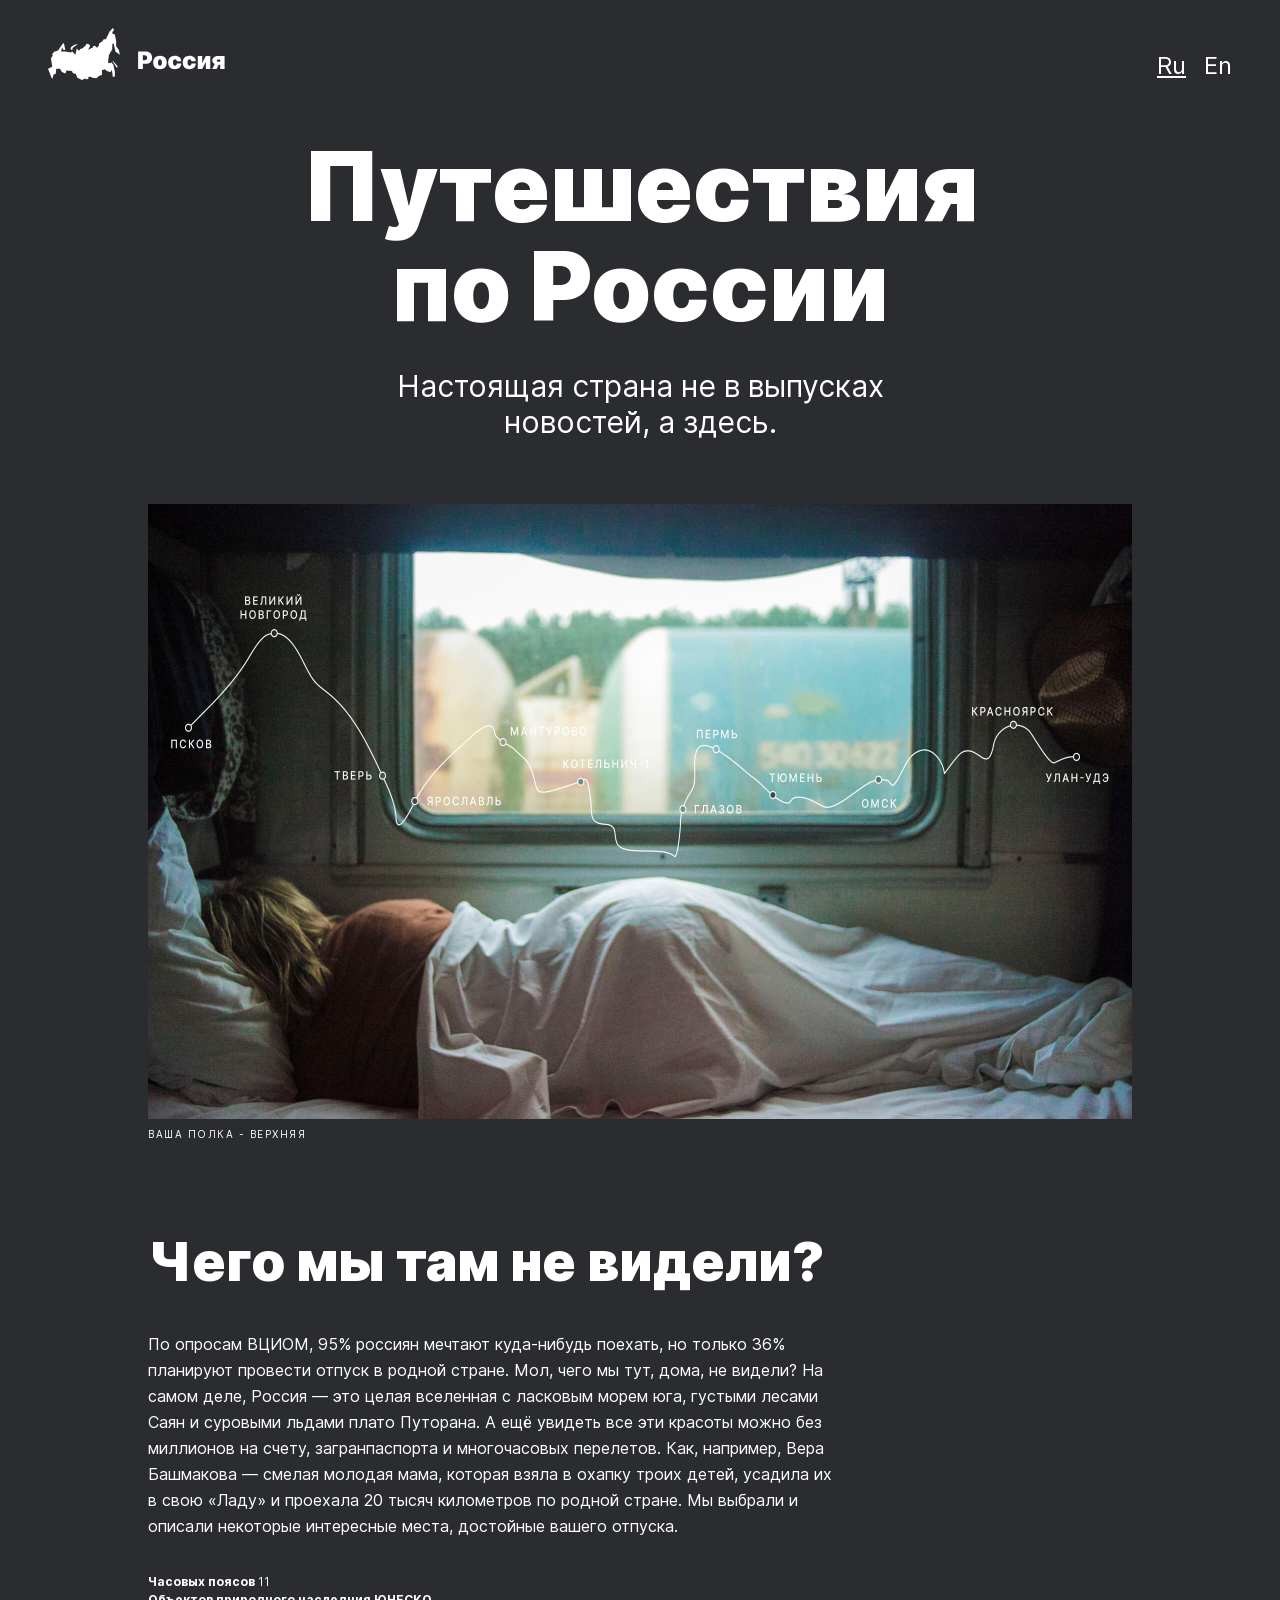
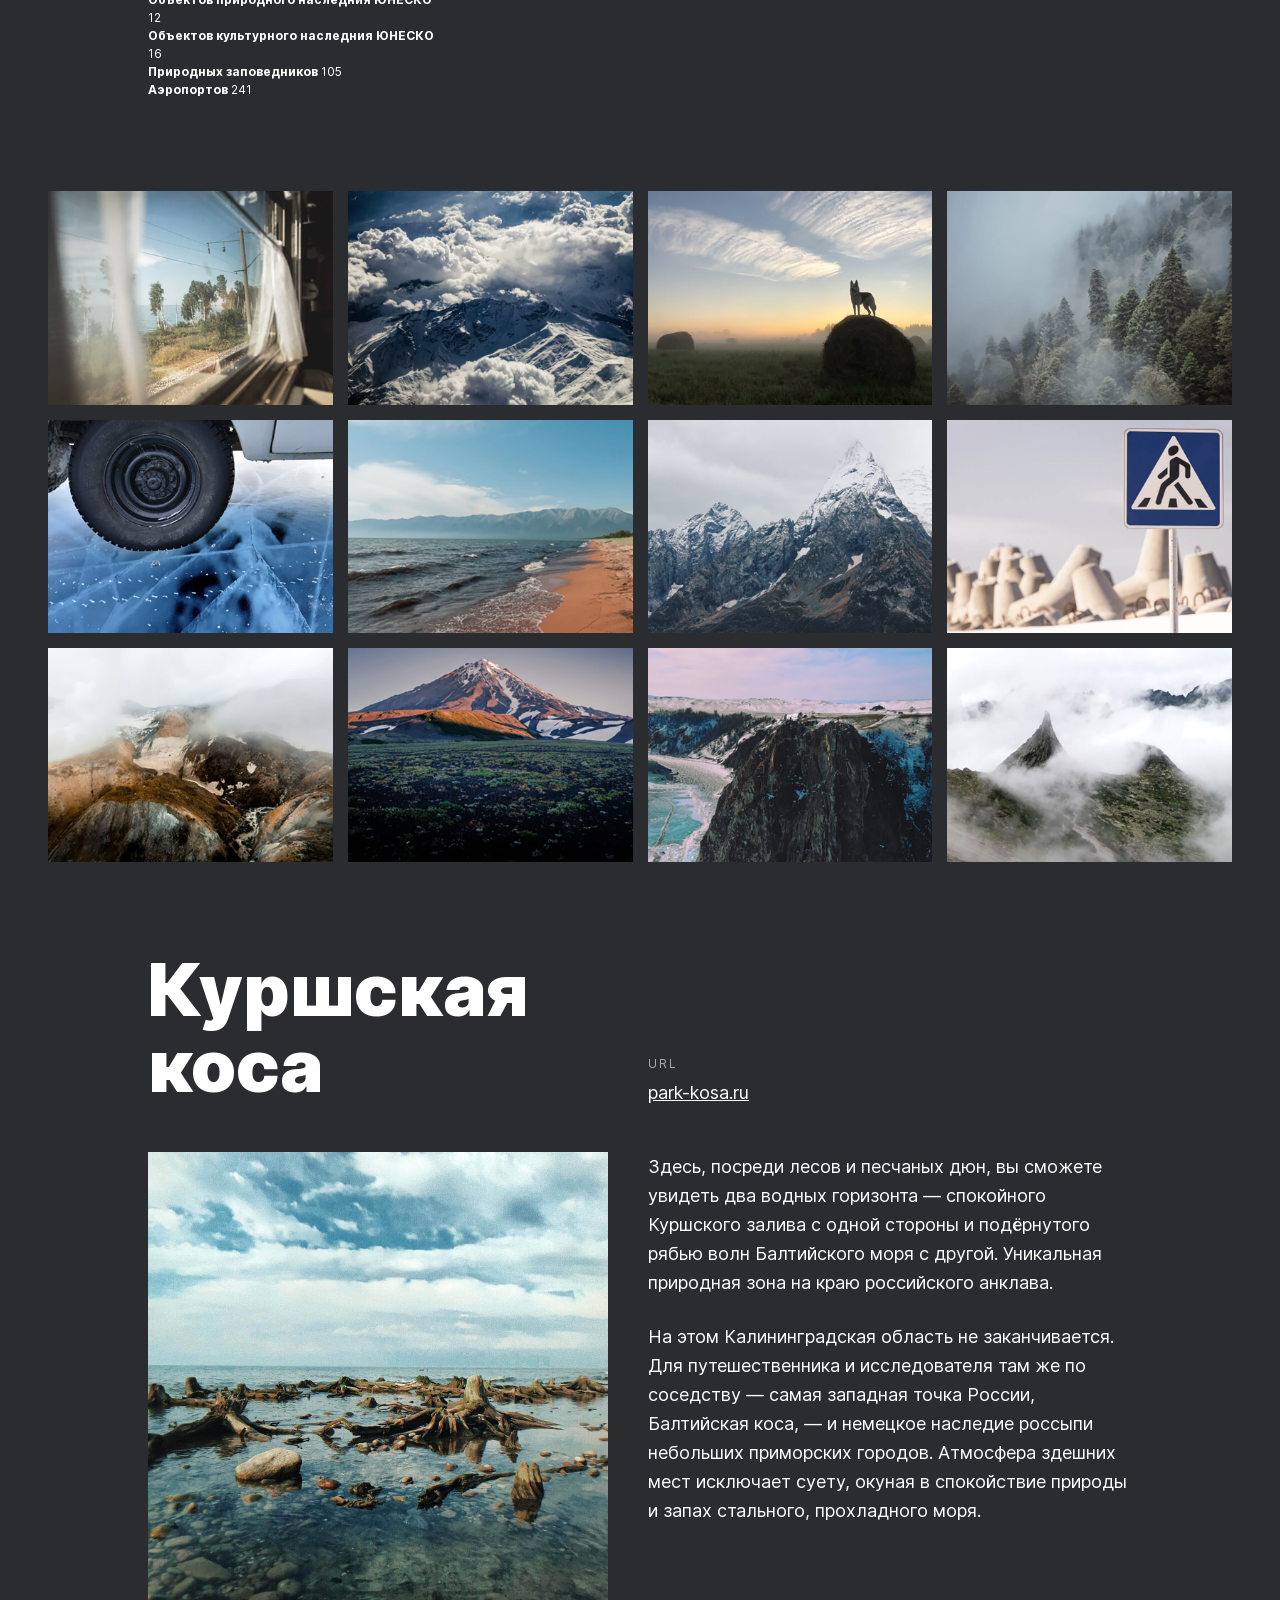
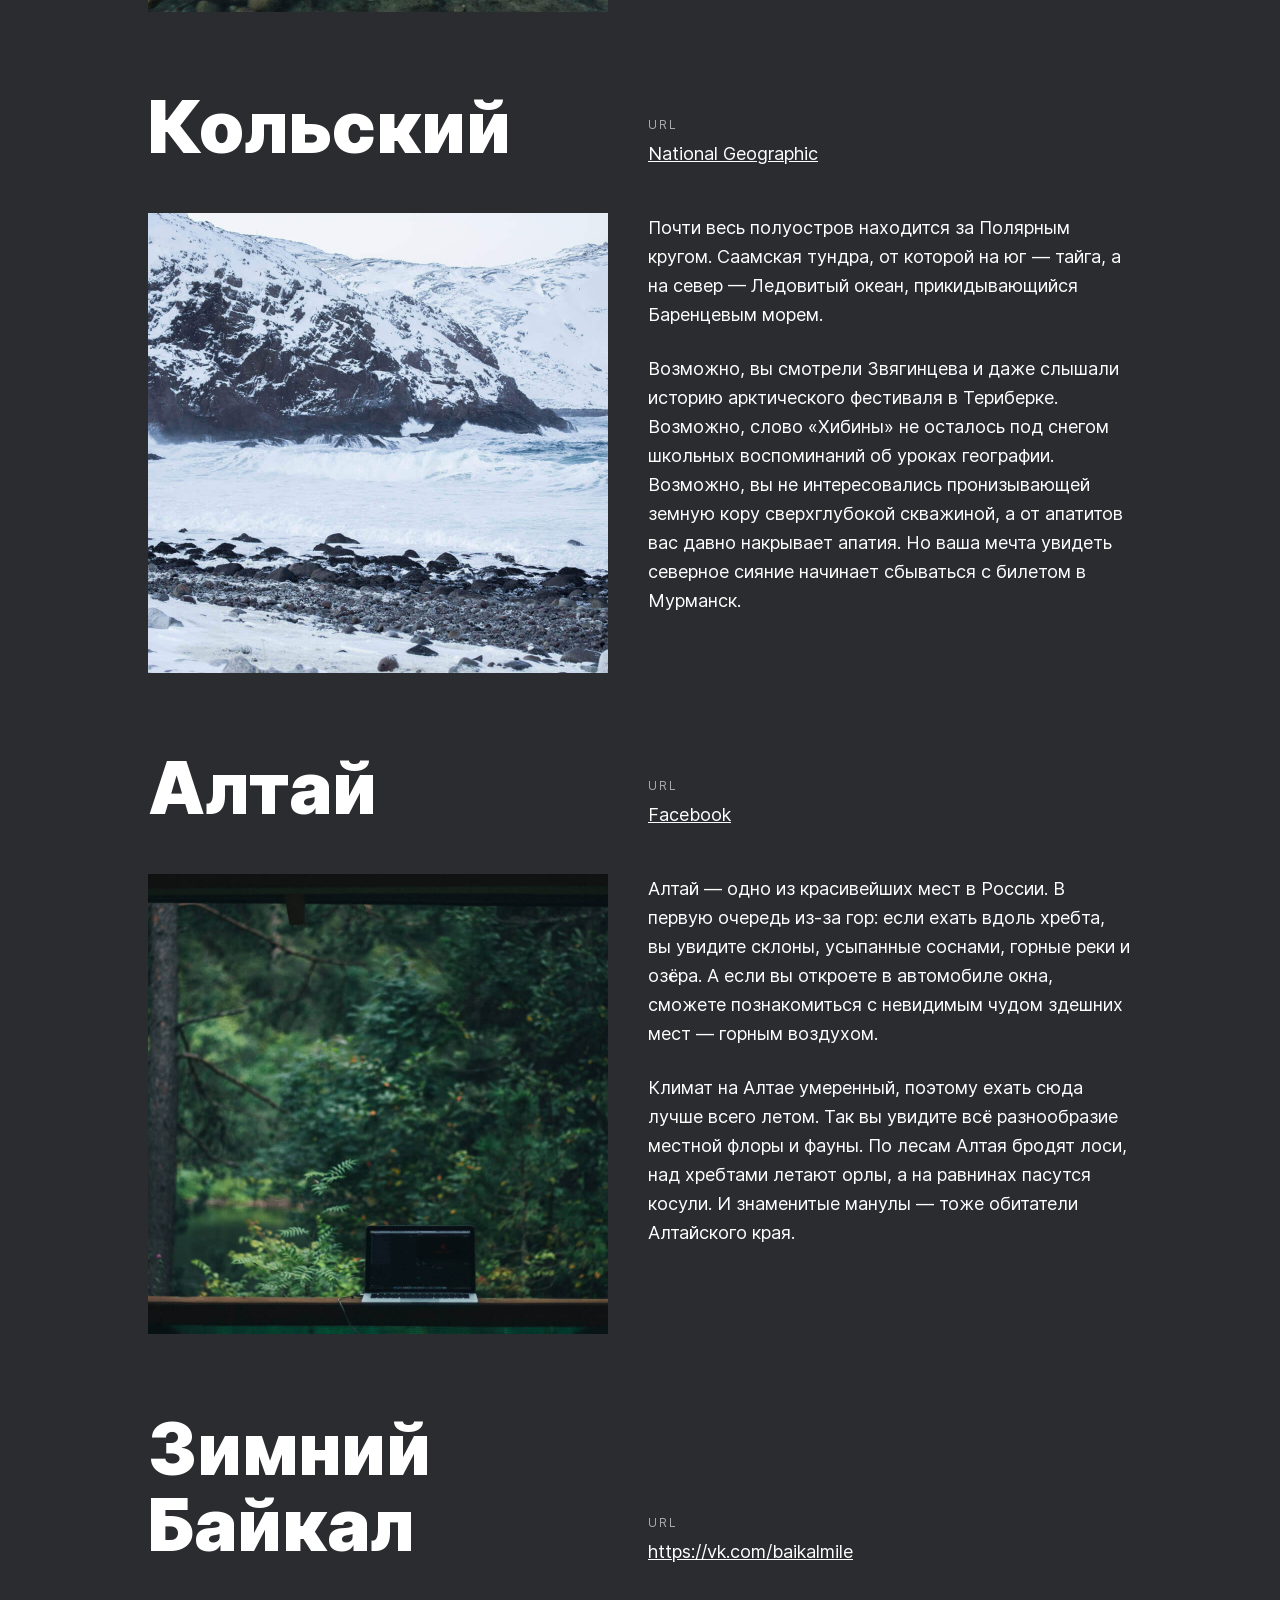
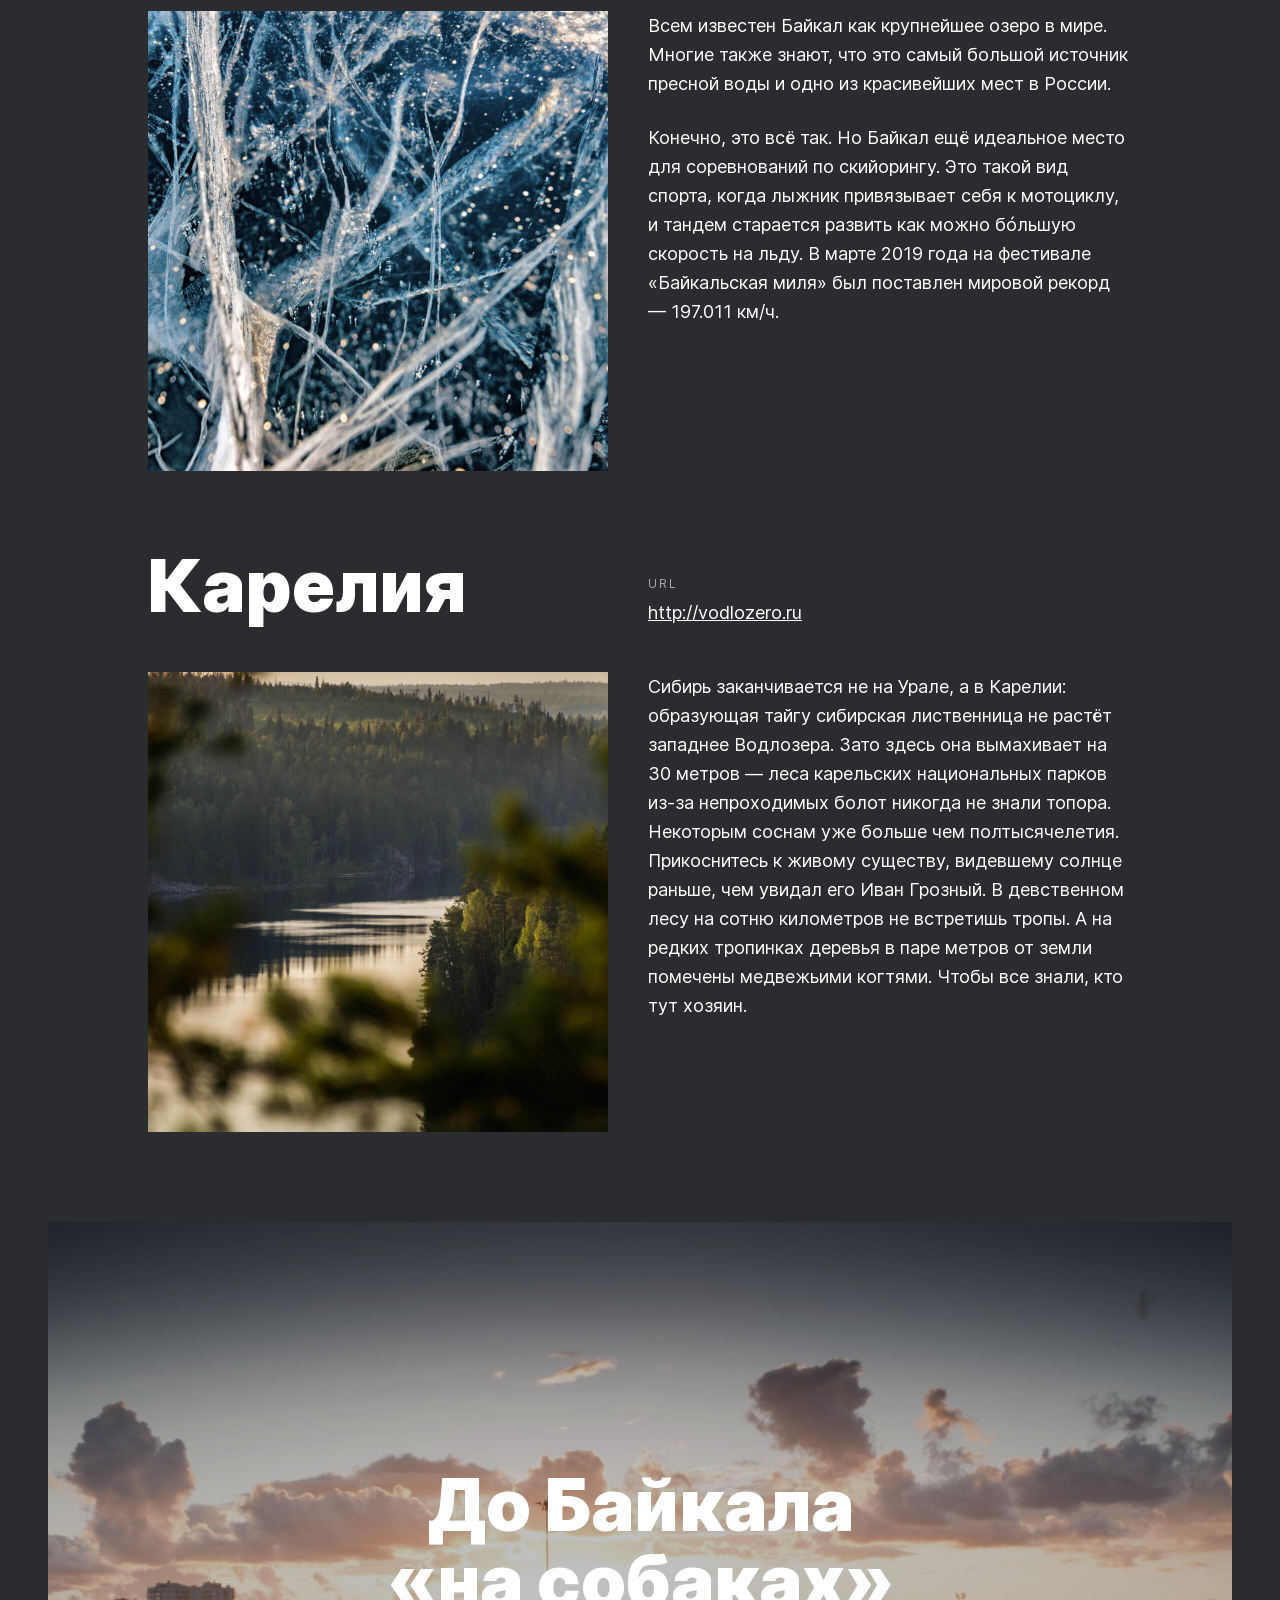
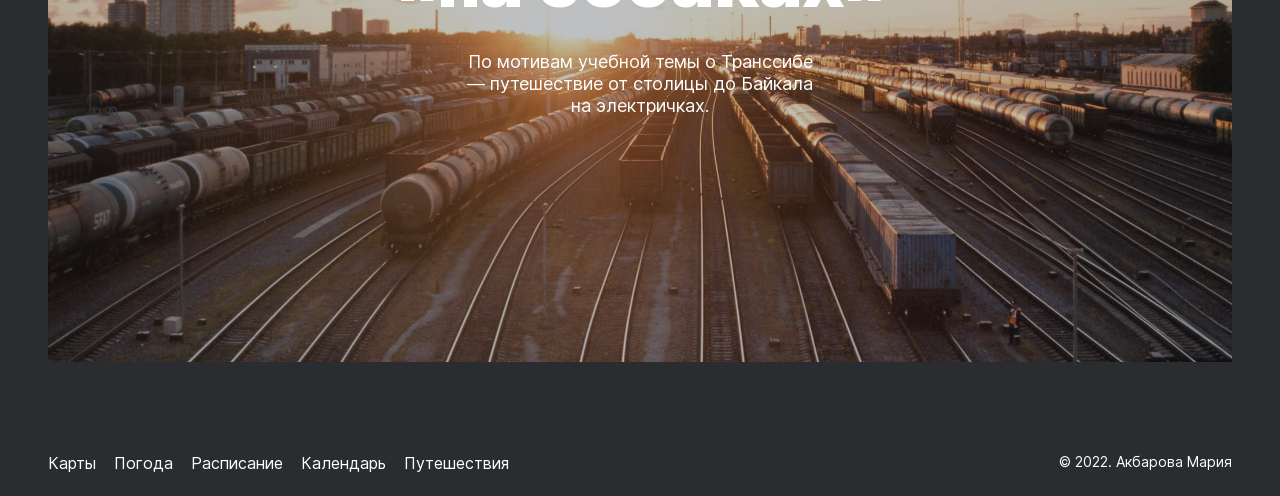
==== commit 4a8a9bdf: "правки" ====
--- a/index.html
+++ b/index.html
@@ -9,7 +9,7 @@
 </head>
 <body class="page">
   <header class="header">
-    <img class="header__logo" src="./images/header-logo.svg" alt="Россия">
+    <img class="header__logo" src="./images/header-logo.svg" alt="Логотип">
     <ul class="header__lang-links">
       <li><a class="header__lang-link header__lang-link_active" href="#">Ru</a></li>
       <li><a class="header__lang-link" href="#">En</a></li>
@@ -34,11 +34,11 @@
         вашего
         отпуска.</p>
       <ul class="intro__list">
-        <li class="intro__fact">Часовых поясов <span class='intro__fact-namber'>11</span></li>
-        <li class="intro__fact">Объектов природного наследния ЮНЕСКО <span class='intro__fact-namber'>12</span></li>
-        <li class="intro__fact">Объектов культурного наследния ЮНЕСКО <span class='intro__fact-namber'>16</span></li>
-        <li class="intro__fact">Природных заповедников <span class='intro__fact-namber'>105</span></li>
-        <li class="intro__fact">Аэропортов <span class='intro__fact-namber'>241</span></li>
+        <li class="intro__fact">Часовых поясов <span class="intro__fact-namber">11</span></li>
+        <li class="intro__fact">Объектов природного наследния ЮНЕСКО <span class="intro__fact-namber">12</span></li>
+        <li class="intro__fact">Объектов культурного наследния ЮНЕСКО <span class="intro__fact-namber">16</span></li>
+        <li class="intro__fact">Природных заповедников <span class="intro__fact-namber">105</span></li>
+        <li class="intro__fact">Аэропортов <span class="intro__fact-namber">241</span></li>
       </ul>
     </section>
     <section class="photo">
--- a/pages/index.css
+++ b/pages/index.css
@@ -7,7 +7,7 @@
 @import url(../blocks/header/__logo/header__logo.css);
 @import url(../blocks/header/__lang-links/header__lang-links.css);
 @import url(../blocks/header/__lang-link/header__lang-link.css);
-@import url(../blocks/header/__lang-link/header__lang-link_active.css);
+@import url(../blocks/header/__lang-link/_active/header__lang-link_active.css);
 
 @import url(../blocks/lead/lead.css);
 @import url(../blocks/lead/__title/lead__title.css);
@@ -27,14 +27,14 @@
 
 
 @import url(../blocks/places/places.css);
-@import url(../blocks/places/place/place.css);
-@import url(../blocks/places/place/__title/place__title.css);
-@import url(../blocks/places/place/__website/place__website.css);
-@import url(../blocks/places/place/__heading-link/place__heading-link.css);
-@import url(../blocks/places/place/__link/place__link.css);
-@import url(../blocks/places/place/__image/place__image.css);
-@import url(../blocks/places/place/__paragraph/place__paragraph.css);
-@import url(../blocks/places/place/__text/place__text.css);
+@import url(../blocks/place/place.css);
+@import url(../blocks/place/__title/place__title.css);
+@import url(../blocks/place/__website/place__website.css);
+@import url(../blocks/place/__heading-link/place__heading-link.css);
+@import url(../blocks/place/__link/place__link.css);
+@import url(../blocks/place/__image/place__image.css);
+@import url(../blocks/place/__paragraph/place__paragraph.css);
+@import url(../blocks/place/__text/place__text.css);
 
 
 @import url(../blocks/cover/cover.css);
